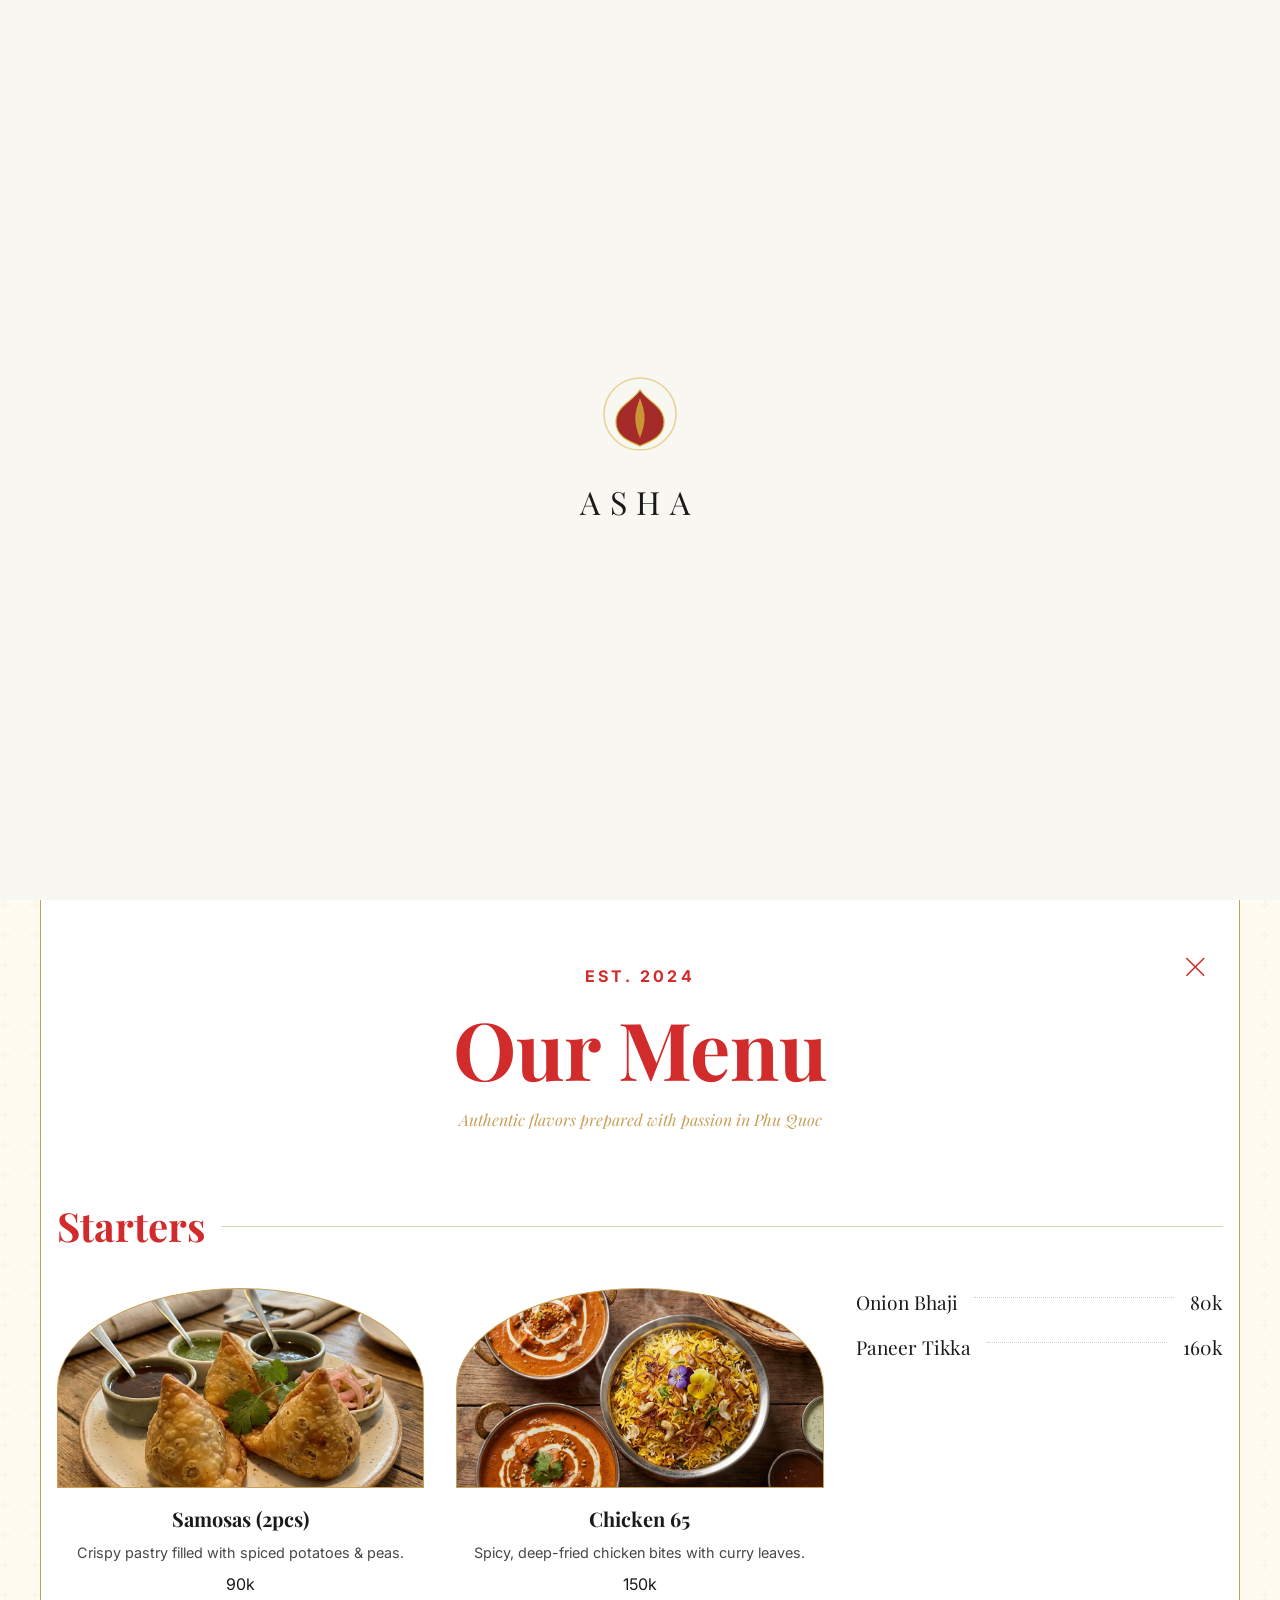
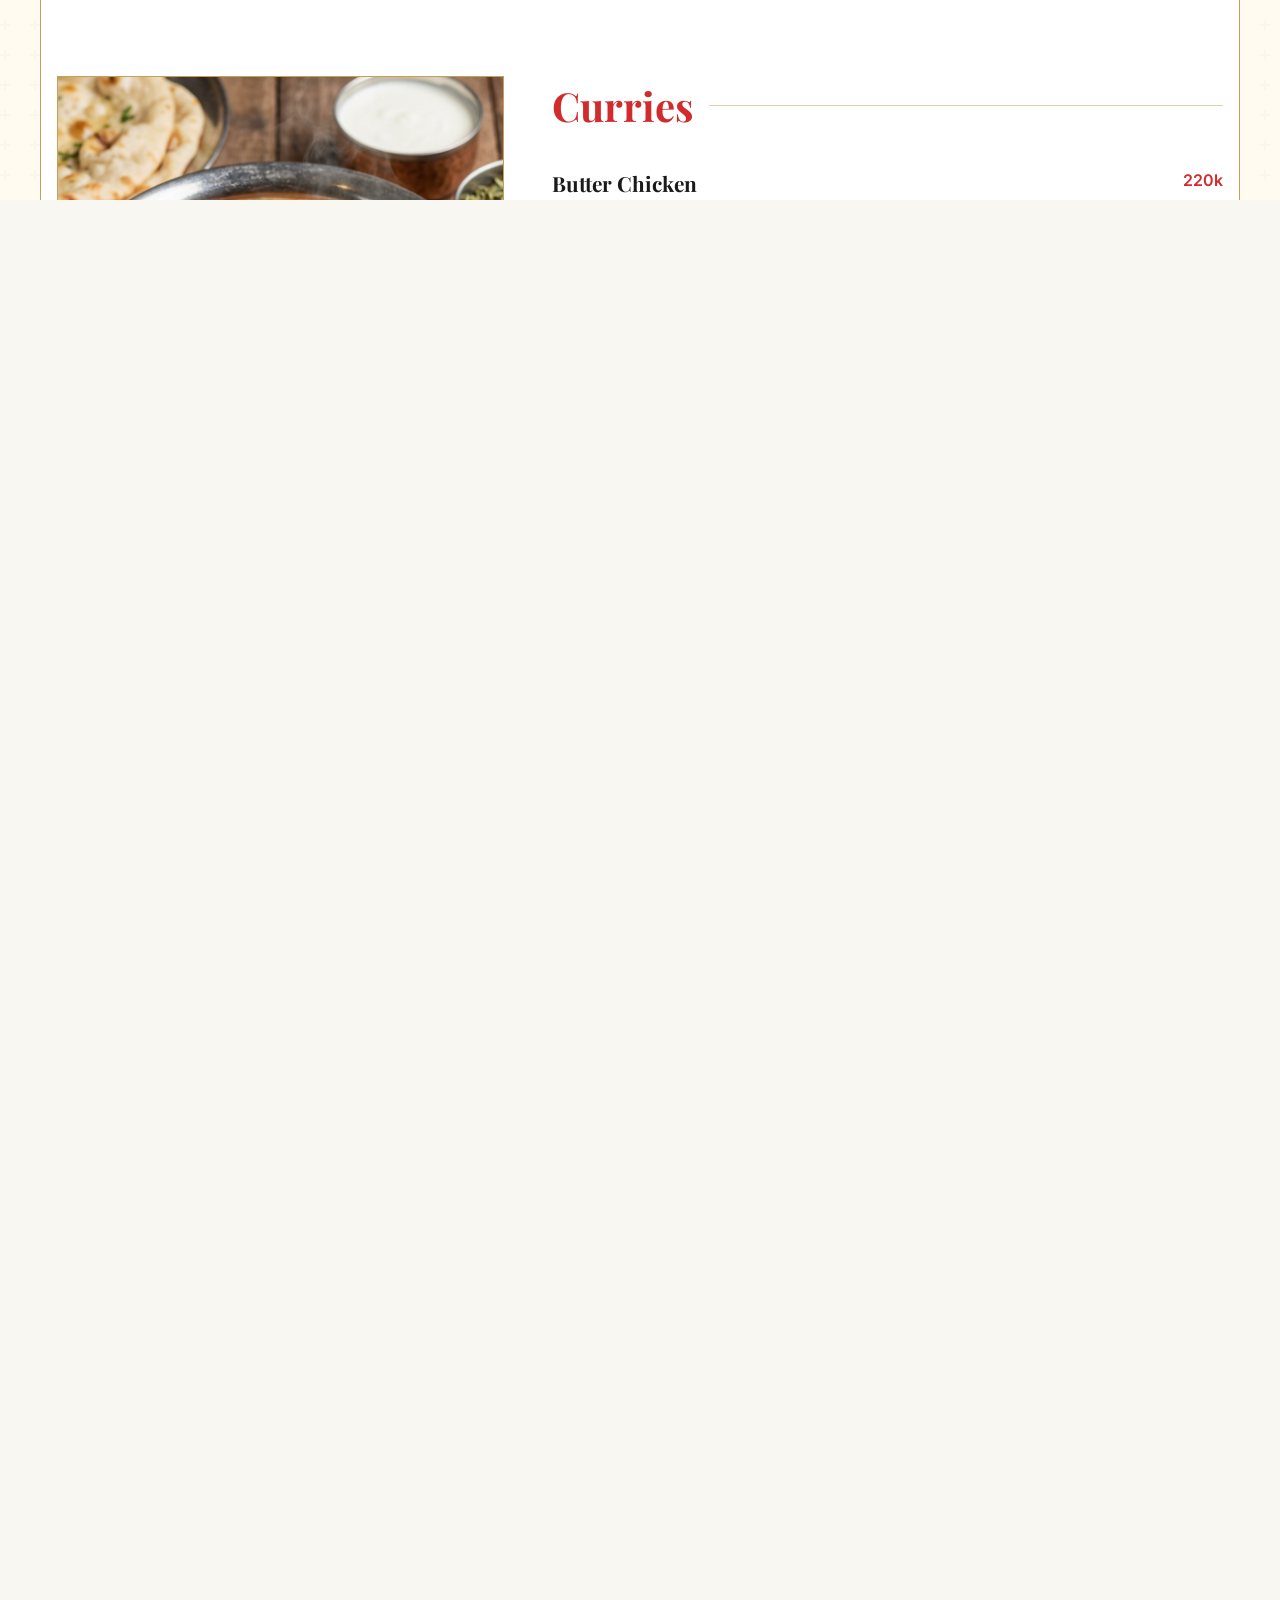
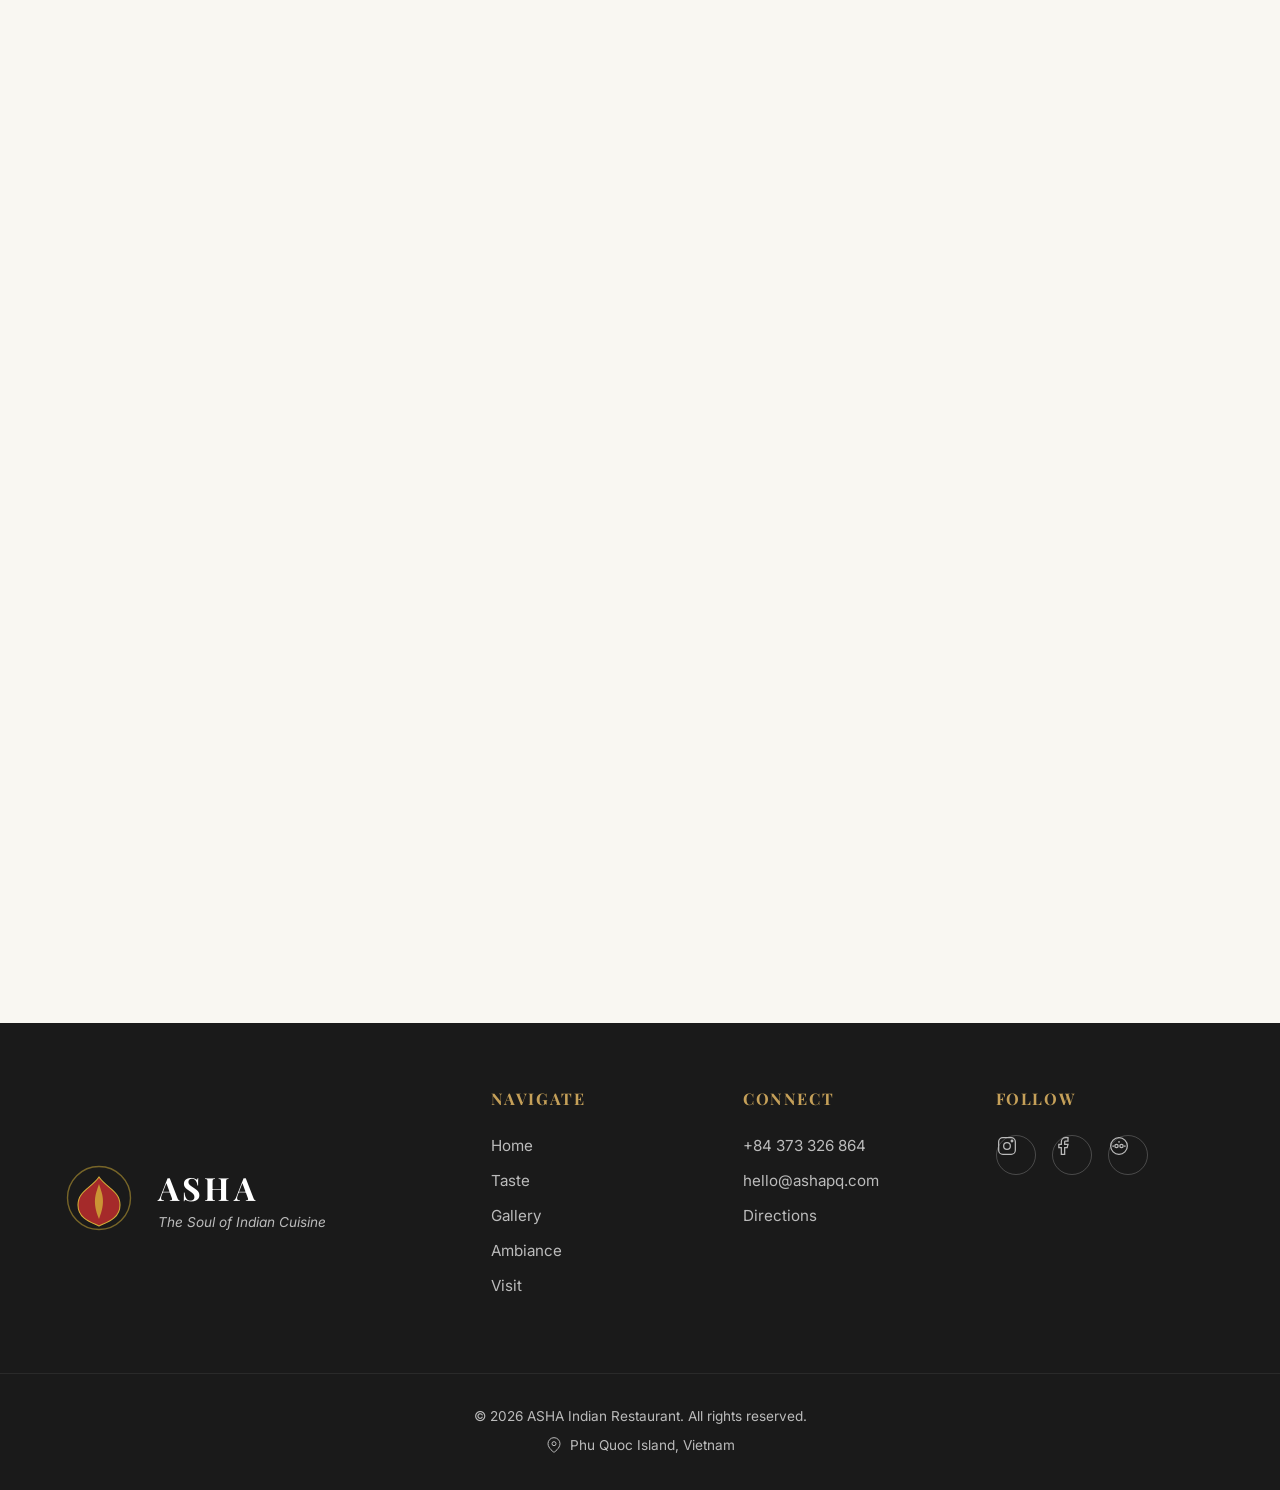
==== index.html @ edbdb84a "Fix sticky loader and implement deep performance preloading" ====
<!DOCTYPE html>
<html lang="en">

<head>
    <meta charset="UTF-8">
    <meta name="viewport" content="width=device-width, initial-scale=1.0">
    <title>ASHA Indian Restaurant | Best Authentic Indian Food in Phu Quoc</title>
    <meta name="description"
        content="Experience the soul of Indian cuisine at ASHA, Phu Quoc. Authentic curries, tandoor specialties, and colonial elegance in a tropical garden setting. Rated top Indian restaurant in Duong Dong.">
    <meta name="keywords"
        content="Indian restaurant Phu Quoc, best indian food phu quoc, curry phu quoc, ASHA restaurant, Duong Dong dining, vegetarian food phu quoc">

    <!-- Open Graph / Facebook -->
    <meta property="og:type" content="restaurant">
    <meta property="og:url" content="https://ashapq.com/">
    <meta property="og:title" content="ASHA Indian Restaurant | Phu Quoc">
    <meta property="og:description"
        content="Authentic flavors in a colonial garden setting. The best Indian cuisine in Phu Quoc.">
    <meta property="og:image" content="asha_hero_colonial_building_1769599455946.png">

    <!-- Schema.org Markup -->
    <script type="application/ld+json">
    {
      "@context": "https://schema.org",
      "@type": "Restaurant",
      "name": "ASHA Indian Restaurant",
      "image": [
        "asha_hero_colonial_building_1769599455946.png",
        "asha_food_spread_premium_1769599476536.png"
      ],
      "address": {
        "@type": "PostalAddress",
        "streetAddress": "38 Hoàng Văn Thụ, Dương Đông",
        "addressLocality": "Phú Quốc",
        "addressRegion": "Kiên Giang",
        "postalCode": "920000",
        "addressCountry": "VN"
      },
      "geo": {
        "@type": "GeoCoordinates",
        "latitude": 10.2185, 
        "longitude": 103.9609
      },
      "url": "https://ashapq.com",
      "telephone": "+84373326864",
      "servesCuisine": "Indian",
      "priceRange": "$$",
      "openingHoursSpecification": [
        {
          "@type": "OpeningHoursSpecification",
          "dayOfWeek": [
            "Monday",
            "Tuesday",
            "Wednesday",
            "Thursday",
            "Friday",
            "Saturday"
          ],
          "opens": "12:00",
          "closes": "22:30"
        },
        {
          "@type": "OpeningHoursSpecification",
          "dayOfWeek": "Sunday",
          "opens": "12:30",
          "closes": "22:30"
        }
      ],
      "menu": "https://ashapq.com/#taste"
    }
    </script>

    <!-- Google Fonts -->
    <link rel="preconnect" href="https://fonts.googleapis.com">
    <link rel="preconnect" href="https://fonts.gstatic.com" crossorigin>
    <link
        href="https://fonts.googleapis.com/css2?family=Playfair+Display:ital,wght@0,400..900;1,400..900&family=Inter:wght@300;400;500;600&display=swap"
        rel="stylesheet">
    <link rel="preload" href="index.css" as="style">
    <link rel="stylesheet" href="index.css">
    <!-- Preload Hero Image -->
    <link rel="preload" href="asha_hero_colonial_building_1769599455946.png" as="image">
</head>

<body>
    <!-- Premium Loading Screen -->
    <div id="loader" class="loader">
        <div class="loader-content">
            <svg class="loader-icon" xmlns="http://www.w3.org/2000/svg" viewBox="0 0 100 100" fill="none">
                <circle cx="50" cy="50" r="45" stroke="#D4AF37" stroke-width="2" opacity="0.5" />
                <path d="M50 20 C60 35 80 40 80 60 C80 80 60 85 50 90 C40 85 20 80 20 60 C20 40 40 35 50 20 Z"
                    fill="#A52A2A" stroke="#D4AF37" stroke-width="1.5" />
                <path d="M50 30 C55 45 60 55 50 80 C40 55 45 45 50 30" fill="#D4AF37" opacity="0.8" />
            </svg>
            <span class="loader-text">ASHA</span>
        </div>
    </div>

    <header class="main-header">
        <div class="logo">
            <a href="#home" class="logo-link">
                <!-- Inline SVG for Logo -->
                <svg class="brand-icon" xmlns="http://www.w3.org/2000/svg" viewBox="0 0 100 100" fill="none">
                    <circle cx="50" cy="50" r="45" stroke="#D4AF37" stroke-width="2" opacity="0.5" />
                    <path d="M50 20 C60 35 80 40 80 60 C80 80 60 85 50 90 C40 85 20 80 20 60 C20 40 40 35 50 20 Z"
                        fill="#A52A2A" stroke="#D4AF37" stroke-width="1.5" />
                    <path d="M50 30 C55 45 60 55 50 80 C40 55 45 45 50 30" fill="#D4AF37" opacity="0.8" />
                </svg>
                ASHA
            </a>
        </div>
        <ul class="nav-links">
            <li><a href="#home">Home</a></li>
            <li><a href="#taste">Taste</a></li>
            <li><a href="#gallery">Gallery</a></li>
            <li><a href="#ambiance">Ambiance</a></li>
            <li><a href="#location">Visit</a></li>
        </ul>
        <div class="mobile-toggle" id="mobile-toggle">
            <span></span>
            <span></span>
            <span></span>
        </div>
    </header>

    <main>
        <!-- Hero Section: Editorial Split -->
        <section id="home" class="hero-section">
            <div class="hero-image-container">
                <div class="hero-image" style="background-image: url('asha_hero_colonial_building_1769599455946.png');">
                </div>
            </div>
            <div class="hero-content">
                <div class="hero-text-wrapper">
                    <span class="hero-kicker">Est. 2024</span>
                    <h1 class="reveal-text">The Soul<br>of Indian<br>Cuisine</h1>
                    <div class="hero-description reveal-text delay-1">
                        <p>Where colonial elegance meets the vibrant spices of India in the heart of Phu Quoc.</p>
                        <!-- Updated Trigger for Menu -->
                        <a href="#menu" class="cta-link text-link">Explore Menu <span>&rarr;</span></a>
                    </div>
                </div>
            </div>
        </section>

        <!-- Marquee Divider -->
        <div class="marquee-container">
            <div class="marquee-content">
                <span>Authentic Flavors</span>
                <span class="separator">*</span>
                <span>Phu Quoc Island</span>
                <span class="separator">*</span>
                <span>Colonial Ambience</span>
                <span class="separator">*</span>
                <span>Traditional Spices</span>
                <span class="separator">*</span>
                <span>Authentic Flavors</span>
                <span class="separator">*</span>
                <span>Phu Quoc Island</span>
                <span class="separator">*</span>
                <span>Colonial Ambience</span>
                <span class="separator">*</span>
                <span>Traditional Spices</span>
                <span class="separator">*</span>
            </div>
        </div>

        <!-- Taste Section: Editorial Grid -->
        <section id="taste" class="content-section editorial-layout">
            <div class="section-header-inline">
                <span class="section-number">01</span>
                <h2>Taste</h2>
            </div>

            <div class="editorial-grid">
                <!-- item 1: Text intro -->
                <div class="editorial-item text-block">
                    <h3>A Journey<br>Through Spice</h3>
                    <p>Our kitchen is a sanctuary of tradition. We grind our spices daily, ensuring every curry,
                        tandoor, and naan carries the true essence of its origin.</p>
                    <a href="#" class="text-link">View Full Menu</a>
                </div>

                <!-- item 2: Large vertical image -->
                <div class="editorial-item tall-image parallax-img" data-speed="0.05">
                    <div class="img-wrapper"
                        style="background-image: url('asha_food_spread_premium_1769599476536.png');"></div>
                    <span class="img-caption">The Royal Thali Feast</span>
                </div>

                <!-- item 3: Product highlight -->
                <div class="editorial-item product-card">
                    <div class="card-header">
                        <h4>Chef's Special</h4>
                        <span class="price">450k</span>
                    </div>
                    <p>Slow-cooked lamb rogan josh with saffron rice.</p>
                </div>

                <!-- item 4: Square image -->
                <div class="editorial-item square-image">
                    <div class="img-wrapper"
                        style="background-image: url('asha_interior_lanterns_vibe_1769599497243.png');"></div>
                    <!-- Placeholder for food detail if available, reusing interior for vibe -->
                </div>

                <!-- item 5: Menu list snippet -->
                <div class="editorial-item menu-list">
                    <h4>Classics</h4>
                    <ul>
                        <li>
                            <span class="item-name">Butter Chicken</span>
                            <span class="item-price">220k</span>
                        </li>
                        <li>
                            <span class="item-name">Garlic Naan</span>
                            <span class="item-price">45k</span>
                        </li>
                        <li>
                            <span class="item-name">Palak Paneer</span>
                            <span class="item-price">190k</span>
                        </li>
                        <li>
                            <span class="item-name">Mango Lassi</span>
                            <span class="item-price">65k</span>
                        </li>
                    </ul>
                </div>
            </div>
        </section>

        <!-- Gallery Section -->
        <section id="gallery" class="content-section gallery-section">
            <div class="section-header-inline">
                <span class="section-number">01.5</span>
                <h2>Gallery</h2>
            </div>

            <div class="gallery-grid">
                <!-- Using the converted images -->
                <div class="gallery-item item-1 reveal-text">
                    <img src="gallery/thumbnails/IMG_6003.jpg" data-full="gallery/web/IMG_6003.jpg"
                        alt="Asha Atmosphere" loading="lazy">
                </div>
                <div class="gallery-item item-2 reveal-text delay-1">
                    <img src="gallery/thumbnails/IMG_6007.jpg" data-full="gallery/web/IMG_6007.jpg"
                        alt="Dining Experience" loading="lazy">
                </div>
                <div class="gallery-item item-3 reveal-text">
                    <img src="gallery/thumbnails/IMG_6012.jpg" data-full="gallery/web/IMG_6012.jpg"
                        alt="Authentic Dishes" loading="lazy">
                </div>
                <div class="gallery-item item-4 reveal-text delay-1">
                    <img src="gallery/thumbnails/IMG_6020.jpg" data-full="gallery/web/IMG_6020.jpg"
                        alt="Restaurant Interior" loading="lazy">
                </div>
                <div class="gallery-item item-5 reveal-text">
                    <img src="gallery/thumbnails/IMG_6028.jpg" data-full="gallery/web/IMG_6028.jpg" alt="Culinary Art"
                        loading="lazy">
                </div>
                <div class="gallery-item item-6 reveal-text delay-1">
                    <img src="gallery/thumbnails/IMG_6032.jpg" data-full="gallery/web/IMG_6032.jpg" alt="Evening Vibe"
                        loading="lazy">
                </div>
                <!--
                <div class="gallery-item item-7 reveal-text">
                    <img src="gallery/thumbnails/IMG_6928.jpg" data-full="gallery/web/IMG_6928.jpg" alt="Delicious Curry" loading="lazy">
                </div>
                <div class="gallery-item item-8 reveal-text delay-1">
                    <img src="gallery/thumbnails/IMG_6932.jpg" data-full="gallery/web/IMG_6932.jpg" alt="Table Spread" loading="lazy">
                </div>
                -->
            </div>

            <div class="gallery-footer">
                <a href="https://www.instagram.com/" target="_blank" class="cta-link">Follow us on Instagram
                    <span>&rarr;</span></a>
            </div>
        </section>

        <!-- Ambiance Section: Overlapping/Collage -->
        <section id="ambiance" class="content-section collage-section">
            <div class="section-header-inline right-align">
                <span class="section-number">02</span>
                <h2>Ambiance</h2>
            </div>

            <div class="collage-container">
                <div class="collage-image main text-reveal-trigger"
                    style="background-image: url('asha_interior_lanterns_vibe_1769599497243.png');"></div>
                <div class="collage-image secondary parallax-img" data-speed="-0.03"
                    style="background-image: url('asha_hero_colonial_building_1769599455946.png');"></div>
                <div class="collage-text">
                    <h3>Colonial<br>Elegance</h3>
                    <p>Housed in a restored yellow colonial mansion, ASHA offers a dining experience that transcends
                        time. Dine in our lush tropical garden or amidst the warm glow of lanterns inside.</p>
                </div>
            </div>
        </section>

        <!-- Location/Contact: Bold Footer Style -->
        <section id="location" class="content-section simple-contact">
            <div class="contact-banner">
                <h2>Visit Us</h2>
                <p class="address">38 Hoàng Văn Thụ, Dương Đông, Phu Quoc</p>
                <a href="https://goo.gl/maps/XxdBv7NFwxg79gUj8" target="_blank" class="large-map-link">Open Map</a>
            </div>

            <!-- Interactable Map Embed -->
            <div class="map-embed-container">
                <iframe
                    src="https://www.google.com/maps/embed?pb=!1m18!1m12!1m3!1d3925.328329668386!2d103.9587113147963!3d10.21850029270183!2m3!1f0!2f0!3f0!3m2!1i1024!2i768!4f13.1!3m3!1m2!1s0x31a78cba477610a9%3A0x6b4c3b31304567e2!2sAsha%20Indian%20Restaurant!5e0!3m2!1sen!2svn!4v1679900000000!5m2!1sen!2svn"
                    width="100%" height="450" style="border:0;" allowfullscreen="" loading="lazy"
                    referrerpolicy="no-referrer-when-downgrade">
                </iframe>
                <div class="map-border-overlay"></div>
            </div>

            <div class="info-grid">
                <div class="info-col">
                    <span class="label">Open Daily</span>
                    <span class="value">12:00 PM - 10:30 PM</span>
                </div>
                <div class="info-col">
                    <span class="label">Reservations</span>
                    <span class="value"><a href="tel:+84373326864">+84 373 326 864</a></span>
                </div>
                <div class="info-col">
                    <span class="label">Email</span>
                    <span class="value">hello@ashapq.com</span>
                </div>
            </div>
        </section>
    </main>

    <!-- Full Menu Overlay (Magazine Style) -->
    <div id="menu-overlay" class="menu-overlay">
        <div class="menu-content magazine-style">
            <button id="close-menu" class="close-menu">&times;</button>

            <div class="menu-header">
                <div class="badge-container">
                    <span class="badge-text"
                        style="color: var(--accent-red); font-weight: 700; letter-spacing: 0.2em; text-transform: uppercase;">Est.
                        2024</span>
                </div>
                <h2>Our Menu</h2>
                <p>Authentic flavors prepared with passion in Phu Quoc</p>
            </div>

            <!-- Category 1: Starters (Visual Row) -->
            <div class="menu-section starters-section">
                <div class="section-title">
                    <h3>Starters</h3>
                    <span class="line"></span>
                </div>
                <div class="starters-grid">
                    <div class="starter-card">
                        <div class="dish-thumb" style="background-image: url('asha_starter_samosa_1769609134476.png');">
                        </div>
                        <div class="dish-info">
                            <h4>Samosas (2pcs)</h4>
                            <p>Crispy pastry filled with spiced potatoes & peas.</p>
                            <span class="price">90k</span>
                        </div>
                    </div>
                    <div class="starter-card">
                        <div class="dish-thumb"
                            style="background-image: url('asha_food_spread_premium_1769599476536.png'); background-position: center left;">
                        </div> <!-- Reusing generic spread for variety -->
                        <div class="dish-info">
                            <h4>Chicken 65</h4>
                            <p>Spicy, deep-fried chicken bites with curry leaves.</p>
                            <span class="price">150k</span>
                        </div>
                    </div>
                    <div class="text-only-list">
                        <div class="menu-item-row">
                            <span>Onion Bhaji</span>
                            <span class="dots"></span>
                            <span class="price">80k</span>
                        </div>
                        <div class="menu-item-row">
                            <span>Paneer Tikka</span>
                            <span class="dots"></span>
                            <span class="price">160k</span>
                        </div>
                    </div>
                </div>
            </div>

            <!-- Category 2: Curries (Hero Layout) -->
            <div class="menu-section curry-section">
                <div class="curry-hero-image"
                    style="background-image: url('asha_curry_butter_chicken_1769610087947.png');">
                    <div class="image-label">Signature Butter Chicken</div>
                </div>
                <div class="curry-list">
                    <div class="section-title">
                        <h3>Curries</h3>
                        <span class="line"></span>
                    </div>
                    <ul class="clean-list">
                        <li>
                            <div class="item-header">
                                <span class="name">Butter Chicken</span>
                                <span class="price">220k</span>
                            </div>
                            <p class="desc">Tandoor-grilled chicken in a rich, creamy tomato gravy.</p>
                        </li>
                        <li>
                            <div class="item-header">
                                <span class="name">Chicken Tikka Masala</span>
                                <span class="price">220k</span>
                            </div>
                            <p class="desc">Spiced curry sauce with onions and peppers.</p>
                        </li>
                        <li>
                            <div class="item-header">
                                <span class="name">Lamb Rogan Josh</span>
                                <span class="price">260k</span>
                            </div>
                            <p class="desc">Aromatic Kashmiri lamb curry.</p>
                        </li>
                        <li>
                            <div class="item-header">
                                <span class="name">Palak Paneer</span>
                                <span class="price">190k</span>
                            </div>
                            <p class="desc">Cottage cheese in a smooth spinach gravy.</p>
                        </li>
                        <li>
                            <div class="item-header">
                                <span class="name">Goan Fish Curry</span>
                                <span class="price">240k</span>
                            </div>
                            <p class="desc">Tangy coconut-based curry typical of Goa.</p>
                        </li>
                    </ul>
                </div>
            </div>

            <!-- Category 3: Tandoor & Bread (Split) -->
            <div class="menu-section tandoor-bread-split">
                <div class="col tandoor">
                    <h3>Tandoor</h3>
                    <ul class="clean-list">
                        <li><span class="name">Chicken Tikka</span> <span class="price">180k</span></li>
                        <li><span class="name">Tandoori Chicken (Half)</span> <span class="price">220k</span></li>
                        <li><span class="name">Lamb Seekh Kebab</span> <span class="price">240k</span></li>
                        <li><span class="name">Fish Tikka</span> <span class="price">200k</span></li>
                    </ul>
                    <!-- Reuse hero image crop as decorative element -->
                    <div class="decorative-img"
                        style="background-image: url('asha_food_spread_premium_1769599476536.png'); height: 150px; margin-top: 1rem; opacity: 0.8;">
                    </div>
                </div>
                <div class="col bread">
                    <h3>Breads & Rice</h3>
                    <ul class="clean-list">
                        <li><span class="name">Plain Naan</span> <span class="price">40k</span></li>
                        <li><span class="name">Garlic Naan</span> <span class="price">50k</span></li>
                        <li><span class="name">Cheese Naan</span> <span class="price">65k</span></li>
                        <li><span class="name">Basmati Rice</span> <span class="price">50k</span></li>
                        <li><span class="name">Jeera Rice</span> <span class="price">60k</span></li>
                        <li><span class="name">Chicken Biryani</span> <span class="price">240k</span></li>
                    </ul>
                </div>
            </div>

            <!-- Category 4: Beverages -->
            <div class="menu-section beverages-section">
                <div class="section-title">
                    <h3>Beverages</h3>
                    <span class="line"></span>
                </div>
                <div class="beverages-grid">
                    <div class="beverage-col">
                        <h4>Lassis & Shakes</h4>
                        <ul class="clean-list compact">
                            <li><span class="name">Mango Lassi</span> <span class="price">65k</span></li>
                            <li><span class="name">Sweet Lassi</span> <span class="price">55k</span></li>
                            <li><span class="name">Salted Lassi</span> <span class="price">55k</span></li>
                            <li><span class="name">Rose Lassi</span> <span class="price">70k</span></li>
                        </ul>
                    </div>
                    <div class="beverage-col">
                        <h4>Chai & Coffee</h4>
                        <ul class="clean-list compact">
                            <li><span class="name">Masala Chai</span> <span class="price">45k</span></li>
                            <li><span class="name">Ginger Tea</span> <span class="price">40k</span></li>
                            <li><span class="name">Indian Filter Coffee</span> <span class="price">55k</span></li>
                            <li><span class="name">Cold Coffee</span> <span class="price">65k</span></li>
                        </ul>
                    </div>
                    <div class="beverage-col">
                        <h4>Fresh Juices</h4>
                        <ul class="clean-list compact">
                            <li><span class="name">Fresh Lime Soda</span> <span class="price">45k</span></li>
                            <li><span class="name">Watermelon Juice</span> <span class="price">55k</span></li>
                            <li><span class="name">Mixed Fruit Juice</span> <span class="price">65k</span></li>
                            <li><span class="name">Coconut Water</span> <span class="price">50k</span></li>
                        </ul>
                    </div>
                </div>
            </div>

            <!-- Menu Footer -->
            <div class="menu-footer">
                <p>All prices in VND (thousands). Service charge included.</p>
                <p class="note">🌿 Vegetarian options available for most dishes</p>
            </div>

        </div>
    </div>

    <!-- Back to Top Button -->
    <button id="back-to-top" class="back-to-top" aria-label="Back to top">
        <svg viewBox="0 0 24 24" fill="none" stroke="currentColor" stroke-width="2">
            <path d="M18 15l-6-6-6 6" />
        </svg>
    </button>

    <footer class="site-footer">
        <div class="footer-top">
            <div class="footer-brand">
                <svg class="footer-logo" xmlns="http://www.w3.org/2000/svg" viewBox="0 0 100 100" fill="none">
                    <circle cx="50" cy="50" r="45" stroke="#D4AF37" stroke-width="2" opacity="0.5" />
                    <path d="M50 20 C60 35 80 40 80 60 C80 80 60 85 50 90 C40 85 20 80 20 60 C20 40 40 35 50 20 Z"
                        fill="#A52A2A" stroke="#D4AF37" stroke-width="1.5" />
                    <path d="M50 30 C55 45 60 55 50 80 C40 55 45 45 50 30" fill="#D4AF37" opacity="0.8" />
                </svg>
                <div class="brand-text">
                    <span class="brand-name">ASHA</span>
                    <span class="brand-tagline">The Soul of Indian Cuisine</span>
                </div>
            </div>
            <div class="footer-links">
                <div class="link-col">
                    <h4>Navigate</h4>
                    <a href="#home">Home</a>
                    <a href="#taste">Taste</a>
                    <a href="#gallery">Gallery</a>
                    <a href="#ambiance">Ambiance</a>
                    <a href="#location">Visit</a>
                </div>
                <div class="link-col">
                    <h4>Connect</h4>
                    <a href="tel:+84373326864">+84 373 326 864</a>
                    <a href="mailto:hello@ashapq.com">hello@ashapq.com</a>
                    <a href="https://goo.gl/maps/XxdBv7NFwxg79gUj8" target="_blank">Directions</a>
                </div>
                <div class="link-col">
                    <h4>Follow</h4>
                    <div class="social-links">
                        <a href="#" class="social-icon" aria-label="Instagram">
                            <svg viewBox="0 0 24 24" fill="none" stroke="currentColor" stroke-width="1.5">
                                <rect x="2" y="2" width="20" height="20" rx="5" />
                                <circle cx="12" cy="12" r="4" />
                                <circle cx="18" cy="6" r="1" fill="currentColor" />
                            </svg>
                        </a>
                        <a href="#" class="social-icon" aria-label="Facebook">
                            <svg viewBox="0 0 24 24" fill="none" stroke="currentColor" stroke-width="1.5">
                                <path d="M18 2h-3a5 5 0 0 0-5 5v3H7v4h3v8h4v-8h3l1-4h-4V7a1 1 0 0 1 1-1h3z" />
                            </svg>
                        </a>
                        <a href="#" class="social-icon" aria-label="TripAdvisor">
                            <svg viewBox="0 0 24 24" fill="none" stroke="currentColor" stroke-width="1.5">
                                <circle cx="12" cy="12" r="10" />
                                <circle cx="9" cy="12" r="2" />
                                <circle cx="15" cy="12" r="2" />
                                <path d="M12 8v-2M6 12H4M20 12h-2" />
                            </svg>
                        </a>
                    </div>
                </div>
            </div>
        </div>
        <div class="footer-bottom">
            <p>&copy; 2026 ASHA Indian Restaurant. All rights reserved.</p>
            <p class="location-tag">
                <svg viewBox="0 0 24 24" fill="none" stroke="currentColor" stroke-width="1.5" width="16" height="16">
                    <path d="M21 10c0 7-9 13-9 13s-9-6-9-13a9 9 0 0 1 18 0z" />
                    <circle cx="12" cy="10" r="3" />
                </svg>
                Phu Quoc Island, Vietnam
            </p>
        </div>
    </footer>

    <script src="main.js" defer></script>
</body>

</html>
---- index.css ----
:root {
    --bg-color: #F9F7F2;
    /* Creamier, more paper-like */
    --text-primary: #1a1a1a;
    --accent-red: #D22B2B;
    /* Deep vintage red */
    --accent-gold: #C5A059;
    --line-color: rgba(26, 26, 26, 0.15);
    /* Slightly stronger lines */
    --font-header: 'Playfair Display', serif;
    --font-body: 'Inter', sans-serif;
    --transition: cubic-bezier(0.25, 0.46, 0.45, 0.94) 0.6s;
    --container-width: 1440px;
}

/* Base & Typography */
* {
    box-sizing: border-box;
    margin: 0;
    padding: 0;
}

html {
    font-size: 16px;
    scroll-behavior: smooth;
}

body {
    background-color: var(--bg-color);
    color: var(--text-primary);
    font-family: var(--font-body);
    -webkit-font-smoothing: antialiased;
    overflow-x: hidden;
    scroll-behavior: smooth;
    line-height: 1.5;
}

/* Noise Texture */
body::before {
    content: "";
    position: fixed;
    top: 0;
    left: 0;
    width: 100%;
    height: 100%;
    background-image: url("data:image/svg+xml,%3Csvg viewBox='0 0 200 200' xmlns='http://www.w3.org/2000/svg'%3E%3Cfilter id='noiseFilter'%3E%3CfeTurbulence type='fractalNoise' baseFrequency='0.8' numOctaves='3' stitchTiles='stitch'/%3E%3C/filter%3E%3Crect width='100%25' height='100%25' filter='url(%23noiseFilter)'/%3E%3C/svg%3E");
    opacity: 0.05;
    pointer-events: none;
    z-index: 9999;
}

/* Links & Buttons */
a {
    text-decoration: none;
    color: inherit;
    transition: var(--transition);
}

.cta-link {
    font-family: var(--font-header);
    font-style: italic;
    font-size: 1.25rem;
    border-bottom: 1px solid currentColor;
    padding-bottom: 0.2rem;
}

.cta-link:hover {
    color: var(--accent-red);
    padding-bottom: 0.5rem;
}

/* Header (Minimal) */
.main-header {
    position: fixed;
    top: 0;
    width: 100%;
    z-index: 100;
    padding: 1.5rem 3rem;
    display: flex;
    justify-content: space-between;
    align-items: center;
    mix-blend-mode: difference;
    color: white;
    /* Cool effect over images */
}

.main-header.scrolled {
    background: rgba(249, 247, 242, 0.95);
    mix-blend-mode: normal;
    color: var(--text-primary);
    border-bottom: 1px solid var(--line-color);
    padding: 1rem 3rem;
}

/* Logo */
.logo a {
    font-family: var(--font-header);
    font-weight: 800;
    letter-spacing: -0.02em;
    font-size: 1.5rem;
    display: flex;
    align-items: center;
    gap: 0.8rem;
}

.brand-icon {
    width: 40px;
    height: 40px;
    transition: transform 0.6s cubic-bezier(0.34, 1.56, 0.64, 1);
}

.logo a:hover .brand-icon {
    transform: rotate(180deg) scale(1.1);
}

/* Animations (Creative) */
@keyframes float {
    0% {
        transform: translateY(0px);
    }

    50% {
        transform: translateY(-10px);
    }

    100% {
        transform: translateY(0px);
    }
}

.hero-image {
    width: 100%;
    height: 100%;
    background-size: cover;
    background-position: center;
    transform: scale(1.1);
    transition: transform 2s ease-out;
    /* Existing styles plus float */
    animation: float 6s ease-in-out infinite;
}

.menu-header h2 {
    animation: float 4s ease-in-out infinite;
}

.nav-links {
    display: flex;
    gap: 2rem;
    list-style: none;
}

.nav-links a {
    text-transform: uppercase;
    font-size: 0.8rem;
    letter-spacing: 0.1em;
}

/* Mobile Toggle */
.mobile-toggle {
    display: none;
    flex-direction: column;
    gap: 6px;
    cursor: pointer;
    z-index: 1001;
}

.mobile-toggle span {
    width: 25px;
    height: 2px;
    background-color: white;
    transition: all 0.3s;
}

/* Adjust toggle color when scrolled */
.main-header.scrolled .mobile-toggle span {
    background-color: var(--text-primary);
}

/* Mobile Menu Active State */
@media (max-width: 768px) {
    .nav-links {
        position: fixed;
        top: 0;
        right: 0;
        height: 100vh;
        width: 70%;
        background: var(--bg-color);
        flex-direction: column;
        justify-content: center;
        align-items: center;
        transform: translateX(100%);
        transition: transform 0.4s ease-in-out;
        z-index: 999;
        box-shadow: -5px 0 15px rgba(0, 0, 0, 0.1);
    }

    .nav-links.active {
        transform: translateX(0);
    }

    .mobile-toggle {
        display: flex;
    }

    /* Toggle Animation */
    .mobile-toggle.active span:nth-child(1) {
        transform: rotate(45deg) translate(5px, 6px);
        background-color: var(--accent-red);
    }

    .mobile-toggle.active span:nth-child(2) {
        opacity: 0;
    }

    .mobile-toggle.active span:nth-child(3) {
        transform: rotate(-45deg) translate(5px, -6px);
        background-color: var(--accent-red);
    }

    .nav-links a {
        color: var(--text-primary);
        font-size: 1.2rem;
    }
}

/* Hero Section (Editorial Split) */
.hero-section {
    display: grid;
    grid-template-columns: 1fr 1fr;
    min-height: 100vh;
    border-bottom: 1px solid var(--line-color);
    padding-top: 80px;
    /* Space for fixed header */
}

.hero-image-container {
    position: relative;
    border-right: 1px solid var(--line-color);
    overflow: hidden;
}

.hero-image {
    width: 100%;
    height: 100%;
    background-size: cover;
    background-position: center;
    transform: scale(1.1);
    transition: transform 2s ease-out;
}

.hero-content {
    display: flex;
    flex-direction: column;
    justify-content: center;
    padding: 4rem 6rem;
    position: relative;
}

.hero-kicker {
    font-size: 0.9rem;
    text-transform: uppercase;
    letter-spacing: 0.2em;
    margin-bottom: 1.5rem;
    display: block;
}

.hero-content h1 {
    font-family: var(--font-header);
    font-size: 6rem;
    line-height: 0.9;
    margin-bottom: 2rem;
    font-weight: 400;
    /* Lighter weight for elegance */
    letter-spacing: -0.04em;
}

.hero-description p {
    max-width: 400px;
    margin-bottom: 2rem;
    font-size: 1.1rem;
}

/* Marquee */
.marquee-container {
    border-bottom: 1px solid var(--line-color);
    padding: 1.5rem 0;
    overflow: hidden;
    white-space: nowrap;
    background: var(--text-primary);
    color: #F9F7F2;
}

.marquee-content {
    display: inline-block;
    animation: marquee 20s linear infinite;
    font-family: var(--font-header);
    font-style: italic;
    font-size: 2rem;
}

.marquee-content .separator {
    color: var(--accent-red);
    margin: 0 2rem;
}

@keyframes marquee {
    0% {
        transform: translateX(0);
    }

    100% {
        transform: translateX(-50%);
    }
}

/* Section Headers */
.section-header-inline {
    display: flex;
    align-items: baseline;
    gap: 1rem;
    margin-bottom: 4rem;
    border-bottom: 1px solid var(--line-color);
    padding-bottom: 1rem;
}

.section-number {
    font-family: var(--font-body);
    font-size: 0.9rem;
    font-weight: 600;
    opacity: 0.5;
}

.section-header-inline h2 {
    font-family: var(--font-header);
    font-size: 3rem;
    font-weight: 400;
}

.right-align {
    justify-content: flex-end;
}

/* Content Sections */
.content-section {
    max-width: var(--container-width);
    margin: 0 auto;
    padding: 6rem 4rem;
}

/* Editorial Grid */
.editorial-grid {
    display: grid;
    grid-template-columns: repeat(12, 1fr);
    grid-auto-rows: minmax(100px, auto);
    gap: 2rem;
}

/* Grid Items placement */
.editorial-item.text-block {
    grid-column: 1 / 5;
    grid-row: 1 / 3;
    align-self: start;
    padding-top: 2rem;
}

.editorial-item.text-block h3 {
    font-family: var(--font-header);
    font-size: 3rem;
    line-height: 1;
    margin-bottom: 1.5rem;
}

.text-link {
    text-decoration: underline;
    text-underline-offset: 4px;
    font-weight: 600;
    font-size: 0.9rem;
}

.editorial-item.tall-image {
    grid-column: 6 / 10;
    grid-row: 1 / 4;
    height: 700px;
    position: relative;
    overflow: hidden;
}

.img-wrapper {
    width: 100%;
    height: 100%;
    background-size: cover;
    background-position: center;
    transition: transform 0.5s ease-out;
}

.img-caption {
    position: absolute;
    bottom: 1rem;
    left: -1rem;
    background: white;
    padding: 0.5rem 1rem;
    font-family: var(--font-header);
    font-style: italic;
    transform: rotate(-90deg);
    transform-origin: top left;
}

.editorial-item.product-card {
    grid-column: 10 / 13;
    grid-row: 2 / 3;
    border: 1px solid var(--line-color);
    padding: 2rem;
    background: white;
    display: flex;
    flex-direction: column;
    justify-content: space-between;
}

.card-header {
    display: flex;
    justify-content: space-between;
    margin-bottom: 1rem;
    align-items: baseline;
}

.card-header h4 {
    font-family: var(--font-header);
    font-size: 1.5rem;
}

.card-header .price {
    color: var(--accent-red);
    font-weight: 600;
}

.editorial-item.square-image {
    grid-column: 2 / 5;
    grid-row: 3 / 5;
    aspect-ratio: 1;
    border: 1px solid var(--line-color);
}

.editorial-item.menu-list {
    grid-column: 6 / 12;
    grid-row: 4 / 5;
    border-top: 1px solid var(--line-color);
    padding-top: 1.5rem;
    display: grid;
    grid-template-columns: 1fr 2fr;
}

.menu-list h4 {
    font-family: var(--font-header);
    font-size: 2rem;
}

.menu-list ul {
    list-style: none;
}

.menu-list li {
    display: flex;
    justify-content: space-between;
    border-bottom: 1px dashed var(--line-color);
    padding: 0.5rem 0;
    margin-bottom: 0.5rem;
}

.menu-list .item-name {
    font-weight: 500;
}

/* Collage Section */
.collage-container {
    position: relative;
    height: 800px;
    margin-top: 4rem;
}

.collage-image {
    position: absolute;
    background-size: cover;
    background-position: center;
    box-shadow: 0 10px 30px rgba(0, 0, 0, 0.1);
}

.collage-image.main {
    top: 0;
    left: 10%;
    width: 50%;
    height: 600px;
    z-index: 1;
}

.collage-image.secondary {
    top: 300px;
    right: 10%;
    width: 35%;
    height: 450px;
    z-index: 2;
    border: 10px solid var(--bg-color);
}

.collage-text {
    position: absolute;
    top: 100px;
    right: 15%;
    width: 300px;
    z-index: 3;
    padding: 2rem;
    background: rgba(255, 255, 255, 0.9);
    backdrop-filter: blur(5px);
    border: 1px solid var(--line-color);
}

.collage-text h3 {
    font-family: var(--font-header);
    font-size: 2.5rem;
    margin-bottom: 1rem;
    color: var(--accent-red);
}

/* Gallery Section */
.gallery-section {
    padding-top: 2rem;
}

.gallery-grid {
    display: grid;
    grid-template-columns: repeat(3, 1fr);
    gap: 2rem;
    margin-bottom: 3rem;
}

.gallery-item {
    position: relative;
    overflow: hidden;
    aspect-ratio: 4/5;
    /* Portrait feel */
    background: #ddd;
    border: 1px solid var(--line-color);
}

.gallery-item img {
    width: 100%;
    height: 100%;
    object-fit: cover;
    transition: transform 1s ease;
    filter: sepia(0.2);
    /* Vintage touch */
}

.gallery-item:hover img {
    transform: scale(1.05);
    filter: sepia(0);
}

.gallery-footer {
    text-align: center;
    margin-top: 3rem;
}

/* Responsive Gallery */
@media (max-width: 900px) {
    .gallery-grid {
        grid-template-columns: repeat(2, 1fr);
    }
}

@media (max-width: 600px) {
    .gallery-grid {
        grid-template-columns: 1fr;
    }
}

/* Contact Footer */
.simple-contact {
    padding-bottom: 0;
}

.contact-banner {
    text-align: center;
    margin-bottom: 6rem;
}

.contact-banner h2 {
    font-family: var(--font-header);
    font-size: 8rem;
    line-height: 0.8;
    opacity: 0.1;
    margin-bottom: -2rem;
}

.contact-banner .address {
    font-size: 1.5rem;
    margin-bottom: 2rem;
    position: relative;
    z-index: 1;
}

.large-map-link {
    font-size: 1.2rem;
    display: inline-block;
    padding: 1rem 3rem;
    border: 1px solid var(--text-primary);
    text-transform: uppercase;
    letter-spacing: 0.1em;
    position: relative;
    z-index: 1;
}

.large-map-link:hover {
    background: var(--text-primary);
    color: white;
}

.info-grid {
    display: grid;
    grid-template-columns: repeat(3, 1fr);
    border-top: 1px solid var(--line-color);
}

.info-col {
    padding: 3rem;
    border-right: 1px solid var(--line-color);
    display: flex;
    flex-direction: column;
    gap: 0.5rem;
}

.info-col:last-child {
    border-right: none;
}

.info-col .label {
    font-size: 0.8rem;
    text-transform: uppercase;
    opacity: 0.5;
}

.info-col .value {
    font-size: 1.1rem;
    font-weight: 500;
}

/* Full Menu Overlay */
.menu-overlay {
    position: fixed;
    top: 0;
    left: 0;
    width: 100%;
    height: 100vh;
    background: var(--bg-color);
    z-index: 2000;
    overflow-y: auto;
    transform: translateY(100%);
    transition: transform 0.8s cubic-bezier(0.77, 0, 0.175, 1);
    background-image: url("data:image/svg+xml,%3Csvg width='60' height='60' viewBox='0 0 60 60' xmlns='http://www.w3.org/2000/svg'%3E%3Cg fill='none' fill-rule='evenodd'%3E%3Cg fill='%23C5A059' fill-opacity='0.05'%3E%3Cpath d='M36 34v-4h-2v4h-4v2h4v4h2v-4h4v-2h-4zm0-30V0h-2v4h-4v2h4v4h2V6h4V4h-4zM6 34v-4H4v4H0v2h4v4h2v-4h4v-2H6zM6 4V0H4v4H0v2h4v4h2V6h4V4H6z'/%3E%3C/g%3E%3C/g%3E%3C/svg%3E");
    /* Subtle Gold/Indian Pattern */
}

.menu-overlay.active {
    transform: translateY(0);
}

.menu-content {
    max-width: 1000px;
    margin: 0 auto;
    padding: 4rem 2rem;
    position: relative;
    border-left: 1px solid var(--accent-gold);
    border-right: 1px solid var(--accent-gold);
    background: white;
    min-height: 100vh;
}

.close-menu {
    position: absolute;
    top: 2rem;
    right: 2rem;
    background: none;
    border: none;
    font-size: 3rem;
    cursor: pointer;
    color: var(--accent-red);
    font-family: var(--font-header);
    transition: transform 0.3s ease;
    z-index: 50;
}

.close-menu:hover {
    transform: rotate(90deg);
}

.menu-header {
    text-align: center;
    margin-bottom: 4rem;
}

.menu-header h2 {
    font-family: var(--font-header);
    font-size: 5rem;
    color: var(--accent-red);
}

.menu-header p {
    font-family: var(--font-header);
    font-style: italic;
    color: var(--accent-gold);
}

.menu-grid {
    display: grid;
    grid-template-columns: 1fr 1fr;
    gap: 4rem;
}

.menu-category h3 {
    font-family: var(--font-header);
    font-size: 2rem;
    margin-bottom: 2rem;
    border-bottom: 2px solid var(--accent-gold);
    display: inline-block;
    padding-bottom: 0.5rem;
    color: var(--text-primary);
}

.menu-category ul {
    list-style: none;
}

.menu-overlay.active .menu-category li {
    opacity: 1;
    transform: translateY(0);
}

.menu-category li {
    display: flex;
    justify-content: space-between;
    margin-bottom: 1rem;
    border-bottom: 1px dashed rgba(197, 160, 89, 0.3);
    padding-bottom: 0.5rem;
    opacity: 0;
    transform: translateY(20px);
    transition: opacity 0.5s ease, transform 0.5s ease;
}

/* Map Embed */
.map-embed-container {
    max-width: 1400px;
    margin: 0 auto 4rem;
    position: relative;
    border: 1px solid var(--accent-gold);
    padding: 10px;
}

.map-border-overlay {
    position: absolute;
    top: 0;
    left: 0;
    width: 100%;
    height: 100%;
    pointer-events: none;
    border: 1px dashed rgba(197, 160, 89, 0.5);
    margin: -5px;
}

/* Magazine Menu Styles */
.menu-content.magazine-style {
    max-width: 1200px;
    padding: 4rem 1rem;
}

.menu-section {
    margin-bottom: 5rem;
}

.section-title {
    display: flex;
    align-items: center;
    gap: 1rem;
    margin-bottom: 2rem;
}

.section-title h3 {
    font-family: var(--font-header);
    font-size: 2.5rem;
    color: var(--accent-red);
    white-space: nowrap;
}

.section-title .line {
    height: 1px;
    width: 100%;
    background: var(--accent-gold);
    opacity: 0.5;
}

/* Starters Grid */
.starters-grid {
    display: grid;
    grid-template-columns: repeat(3, 1fr);
    gap: 2rem;
}

.starter-card {
    text-align: center;
}

.dish-thumb {
    width: 100%;
    height: 200px;
    border-radius: 50% 50% 0 0;
    /* Arch shape */
    background-size: cover;
    background-position: center;
    border: 1px solid var(--accent-gold);
    margin-bottom: 1rem;
}

.dish-info h4 {
    font-family: var(--font-header);
    font-size: 1.25rem;
    margin-bottom: 0.5rem;
}

.dish-info p {
    font-size: 0.9rem;
    margin-bottom: 0.5rem;
    opacity: 0.8;
}

/* Curry Section (Hero) */
.curry-section {
    display: grid;
    grid-template-columns: 1fr 1.5fr;
    gap: 3rem;
}

.curry-hero-image {
    height: 500px;
    background-size: cover;
    background-position: center;
    border: 1px solid var(--accent-gold);
    position: relative;
}

.image-label {
    position: absolute;
    bottom: 1rem;
    left: 1rem;
    background: white;
    padding: 0.5rem 1rem;
    font-family: var(--font-header);
    font-weight: 700;
}

.clean-list {
    list-style: none;
}

.clean-list li {
    margin-bottom: 1.5rem;
    padding-bottom: 1rem;
    border-bottom: 1px dashed rgba(26, 26, 26, 0.1);
}

.item-header {
    display: flex;
    justify-content: space-between;
    margin-bottom: 0.2rem;
}

.item-header .name {
    font-weight: 700;
    font-family: var(--font-header);
    font-size: 1.3rem;
}

.item-header .price {
    color: var(--accent-red);
    font-weight: 600;
}

.desc {
    font-size: 0.95rem;
    opacity: 0.8;
}

/* Tandoor Split */
.tandoor-bread-split {
    display: grid;
    grid-template-columns: 1fr 1fr;
    gap: 4rem;
    border-top: 2px solid var(--accent-gold);
    padding-top: 3rem;
}

.tandoor h3,
.bread h3 {
    font-family: var(--font-header);
    font-size: 2rem;
    margin-bottom: 1.5rem;
    color: var(--text-primary);
}

/* Enhancements */
.menu-overlay {
    background-color: #fffbf0;
    /* Warm paper tint */
}

.menu-item-row {
    display: flex;
    justify-content: space-between;
    align-items: center;
    margin-bottom: 1rem;
    font-family: var(--font-header);
    font-size: 1.2rem;
}

.dots {
    flex: 1;
    border-bottom: 1px dotted #ccc;
    margin: 0 1rem;
    position: relative;
    top: -5px;
}

/* Responsive Menu */
@media (max-width: 900px) {

    .starters-grid,
    .curry-section,
    .tandoor-bread-split {
        grid-template-columns: 1fr;
    }

    .curry-hero-image {
        height: 300px;
    }

    .dish-thumb {
        height: 250px;
    }
}

/* Responsive */
@media (max-width: 1024px) {
    .hero-section {
        grid-template-columns: 1fr;
    }

    .hero-image-container {
        height: 50vh;
        border-right: none;
        border-bottom: 1px solid var(--line-color);
    }

    .hero-content {
        padding: 3rem;
    }

    .hero-content h1 {
        font-size: 4rem;
    }

    .editorial-grid {
        display: flex;
        flex-direction: column;
    }

    .editorial-item {
        margin-bottom: 2rem;
    }

    .editorial-item.tall-image {
        height: 500px;
    }

    .collage-container {
        height: auto;
        display: flex;
        flex-direction: column;
        gap: 2rem;
    }

    .collage-image {
        position: relative;
        width: 100%;
        height: 400px;
        inset: auto;
    }

    .collage-text {
        position: static;
        width: 100%;
        border: none;
        padding: 2rem 0;
        background: transparent;
    }

    .info-grid {
        grid-template-columns: 1fr;
        border-right: 1px solid var(--line-color);
    }

    .info-col {
        border-right: none;
        border-bottom: 1px solid var(--line-color);
        padding: 2rem;
    }
}

/* Utils */
.reveal-text {
    opacity: 0;
    transform: translateY(20px);
    transition: all 1s ease;
}

.reveal-text.active {
    opacity: 1;
    transform: translateY(0);
}

.delay-1 {
    transition-delay: 0.2s;
}

/* Map Embed */
.map-embed-container {
    max-width: 1400px;
    margin: 0 auto 4rem;
    position: relative;
    border: 1px solid var(--accent-gold);
    padding: 10px;
}

.map-border-overlay {
    position: absolute;
    top: 0;
    left: 0;
    width: 100%;
    height: 100%;
    pointer-events: none;
    border: 1px dashed rgba(197, 160, 89, 0.5);
    margin: -5px;
}

/* Magazine Menu Styles */
.menu-content.magazine-style {
    max-width: 1200px;
    padding: 4rem 1rem;
}

.menu-section {
    margin-bottom: 5rem;
}

.section-title {
    display: flex;
    align-items: center;
    gap: 1rem;
    margin-bottom: 2rem;
}

.section-title h3 {
    font-family: var(--font-header);
    font-size: 2.5rem;
    color: var(--accent-red);
    white-space: nowrap;
}

.section-title .line {
    height: 1px;
    width: 100%;
    background: var(--accent-gold);
    opacity: 0.5;
}

/* Starters Grid */
.starters-grid {
    display: grid;
    grid-template-columns: repeat(3, 1fr);
    gap: 2rem;
}

.starter-card {
    text-align: center;
}

.dish-thumb {
    width: 100%;
    height: 200px;
    border-radius: 50% 50% 0 0;
    /* Arch shape */
    background-size: cover;
    background-position: center;
    border: 1px solid var(--accent-gold);
    margin-bottom: 1rem;
}

.dish-info h4 {
    font-family: var(--font-header);
    font-size: 1.25rem;
    margin-bottom: 0.5rem;
}

.dish-info p {
    font-size: 0.9rem;
    margin-bottom: 0.5rem;
    opacity: 0.8;
}

/* Curry Section (Hero) */
.curry-section {
    display: grid;
    grid-template-columns: 1fr 1.5fr;
    gap: 3rem;
}

.curry-hero-image {
    height: 500px;
    background-size: cover;
    background-position: center;
    border: 1px solid var(--accent-gold);
    position: relative;
}

.image-label {
    position: absolute;
    bottom: 1rem;
    left: 1rem;
    background: white;
    padding: 0.5rem 1rem;
    font-family: var(--font-header);
    font-weight: 700;
}

.clean-list {
    list-style: none;
}

.clean-list li {
    margin-bottom: 1.5rem;
    padding-bottom: 1rem;
    border-bottom: 1px dashed rgba(26, 26, 26, 0.1);
}

.item-header {
    display: flex;
    justify-content: space-between;
    margin-bottom: 0.2rem;
}

.item-header .name {
    font-weight: 700;
    font-family: var(--font-header);
    font-size: 1.3rem;
}

.item-header .price {
    color: var(--accent-red);
    font-weight: 600;
}

.desc {
    font-size: 0.95rem;
    opacity: 0.8;
}

/* Tandoor Split */
.tandoor-bread-split {
    display: grid;
    grid-template-columns: 1fr 1fr;
    gap: 4rem;
    border-top: 2px solid var(--accent-gold);
    padding-top: 3rem;
}

.tandoor h3,
.bread h3 {
    font-family: var(--font-header);
    font-size: 2rem;
    margin-bottom: 1.5rem;
    color: var(--text-primary);
}

/* Enhancements */
.menu-overlay {
    background-color: #fffbf0;
    /* Warm paper tint */
}

.menu-item-row {
    display: flex;
    justify-content: space-between;
    align-items: center;
    margin-bottom: 1rem;
    font-family: var(--font-header);
    font-size: 1.2rem;
}

.dots {
    flex: 1;
    border-bottom: 1px dotted #ccc;
    margin: 0 1rem;
    position: relative;
    top: -5px;
}

/* Responsive Menu */
@media (max-width: 900px) {

    .starters-grid,
    .curry-section,
    .tandoor-bread-split,
    .beverages-grid {
        grid-template-columns: 1fr;
    }

    .curry-hero-image {
        height: 300px;
    }

    .dish-thumb {
        height: 250px;
    }
}

/* ===== PREMIUM LOADING SCREEN ===== */
.loader {
    position: fixed;
    top: 0;
    left: 0;
    width: 100%;
    height: 100vh;
    background: var(--bg-color);
    display: flex;
    align-items: center;
    justify-content: center;
    z-index: 10000;
    transition: opacity 0.8s ease, visibility 0.8s ease;
}

.loader.hidden {
    opacity: 0;
    visibility: hidden;
    pointer-events: none;
}

.loader-content {
    display: flex;
    flex-direction: column;
    align-items: center;
    gap: 1.5rem;
}

.loader-icon {
    width: 80px;
    height: 80px;
    animation: pulse 2s ease-in-out infinite, spin 8s linear infinite;
}

.loader-text {
    font-family: var(--font-header);
    font-size: 2rem;
    letter-spacing: 0.3em;
    color: var(--text-primary);
    animation: fadeInOut 2s ease-in-out infinite;
}

@keyframes pulse {

    0%,
    100% {
        transform: scale(1);
        opacity: 1;
    }

    50% {
        transform: scale(1.1);
        opacity: 0.8;
    }
}

@keyframes spin {
    from {
        transform: rotate(0deg);
    }

    to {
        transform: rotate(360deg);
    }
}

@keyframes fadeInOut {

    0%,
    100% {
        opacity: 1;
    }

    50% {
        opacity: 0.5;
    }
}

/* ===== BACK TO TOP BUTTON ===== */
.back-to-top {
    position: fixed;
    bottom: 2rem;
    right: 2rem;
    width: 50px;
    height: 50px;
    background: var(--text-primary);
    color: white;
    border: none;
    border-radius: 50%;
    cursor: pointer;
    opacity: 0;
    visibility: hidden;
    transform: translateY(20px);
    transition: all 0.4s cubic-bezier(0.34, 1.56, 0.64, 1);
    z-index: 100;
    display: flex;
    align-items: center;
    justify-content: center;
    box-shadow: 0 4px 20px rgba(0, 0, 0, 0.15);
}

.back-to-top.visible {
    opacity: 1;
    visibility: visible;
    transform: translateY(0);
}

.back-to-top:hover {
    background: var(--accent-red);
    transform: translateY(-5px) scale(1.1);
}

.back-to-top svg {
    width: 24px;
    height: 24px;
}

/* ===== BEVERAGES SECTION ===== */
.beverages-grid {
    display: grid;
    grid-template-columns: repeat(3, 1fr);
    gap: 3rem;
}

.beverage-col h4 {
    font-family: var(--font-header);
    font-size: 1.5rem;
    margin-bottom: 1rem;
    color: var(--accent-gold);
    border-bottom: 1px solid var(--accent-gold);
    padding-bottom: 0.5rem;
}

.clean-list.compact li {
    display: flex;
    justify-content: space-between;
    padding: 0.5rem 0;
    margin-bottom: 0.5rem;
    border-bottom: 1px dotted rgba(26, 26, 26, 0.1);
}

/* ===== MENU FOOTER ===== */
.menu-footer {
    text-align: center;
    padding: 3rem 0;
    border-top: 2px solid var(--accent-gold);
    margin-top: 3rem;
}

.menu-footer p {
    font-size: 0.9rem;
    opacity: 0.7;
    margin-bottom: 0.5rem;
}

.menu-footer .note {
    font-family: var(--font-header);
    font-style: italic;
    color: var(--accent-gold);
}

/* ===== PREMIUM FOOTER ===== */
.site-footer {
    background: var(--text-primary);
    color: white;
    padding: 0;
}

.footer-top {
    display: grid;
    grid-template-columns: 1fr 2fr;
    gap: 4rem;
    padding: 4rem;
    max-width: var(--container-width);
    margin: 0 auto;
}

.footer-brand {
    display: flex;
    align-items: center;
    gap: 1.5rem;
}

.footer-logo {
    width: 70px;
    height: 70px;
}

.brand-text {
    display: flex;
    flex-direction: column;
}

.brand-name {
    font-family: var(--font-header);
    font-size: 2rem;
    font-weight: 700;
    letter-spacing: 0.1em;
}

.brand-tagline {
    font-size: 0.85rem;
    opacity: 0.7;
    font-style: italic;
}

.footer-links {
    display: grid;
    grid-template-columns: repeat(3, 1fr);
    gap: 2rem;
}

.link-col h4 {
    font-family: var(--font-header);
    font-size: 1rem;
    text-transform: uppercase;
    letter-spacing: 0.1em;
    margin-bottom: 1.5rem;
    color: var(--accent-gold);
}

.link-col a {
    display: block;
    font-size: 0.95rem;
    opacity: 0.7;
    margin-bottom: 0.75rem;
    transition: all 0.3s ease;
}

.link-col a:hover {
    opacity: 1;
    color: var(--accent-gold);
    transform: translateX(5px);
}

.social-links {
    display: flex;
    gap: 1rem;
}

.social-icon {
    width: 40px;
    height: 40px;
    display: flex;
    align-items: center;
    justify-content: center;
    border: 1px solid rgba(255, 255, 255, 0.3);
    border-radius: 50%;
    transition: all 0.3s ease;
}

.social-icon svg {
    width: 20px;
    height: 20px;
}

.social-icon:hover {
    background: var(--accent-red);
    border-color: var(--accent-red);
    transform: translateY(-3px);
}

.footer-bottom {
    text-align: center;
    padding: 2rem;
    border-top: 1px solid rgba(255, 255, 255, 0.1);
    font-size: 0.85rem;
    opacity: 0.7;
}

.location-tag {
    display: inline-flex;
    align-items: center;
    gap: 0.5rem;
    margin-top: 0.5rem;
}

/* ===== ENHANCED IMAGE HOVER EFFECTS ===== */
.editorial-item .img-wrapper {
    transition: transform 0.8s cubic-bezier(0.25, 0.46, 0.45, 0.94);
}

.editorial-item:hover .img-wrapper {
    transform: scale(1.05);
}

.collage-image {
    transition: transform 0.6s ease, box-shadow 0.6s ease;
}

.collage-image:hover {
    transform: scale(1.02);
    box-shadow: 0 20px 60px rgba(0, 0, 0, 0.2);
}

.starter-card {
    transition: transform 0.4s ease;
}

.starter-card:hover {
    transform: translateY(-10px);
}

.starter-card:hover .dish-thumb {
    border-color: var(--accent-red);
}

/* ===== SMOOTH PAGE TRANSITIONS ===== */
.content-section {
    opacity: 0;
    transform: translateY(30px);
    transition: opacity 1s ease, transform 1s ease;
}

.content-section.active {
    opacity: 1;
    transform: translateY(0);
}

/* ===== RESPONSIVE FOOTER ===== */
@media (max-width: 900px) {
    .footer-top {
        grid-template-columns: 1fr;
        gap: 3rem;
        padding: 3rem 2rem;
    }

    .footer-brand {
        justify-content: center;
        text-align: center;
    }

    .footer-links {
        grid-template-columns: 1fr;
        text-align: center;
    }

    .link-col a:hover {
        transform: none;
    }

    .social-links {
        justify-content: center;
    }
}

@media (max-width: 768px) {
    .back-to-top {
        bottom: 1rem;
        right: 1rem;
        width: 45px;
        height: 45px;
    }
}

/* Lightbox */
.lightbox {
    position: fixed;
    top: 0;
    left: 0;
    width: 100%;
    height: 100%;
    background: rgba(26, 26, 26, 0.95);
    z-index: 3000;
    display: flex;
    justify-content: center;
    align-items: center;
    opacity: 0;
    pointer-events: none;
    transition: opacity 0.3s ease;
    backdrop-filter: blur(5px);
}

.lightbox.active {
    opacity: 1;
    pointer-events: auto;
}

.lightbox img {
    max-width: 90vw;
    max-height: 90vh;
    box-shadow: 0 20px 50px rgba(0, 0, 0, 0.5);
    border: 1px solid var(--accent-gold);
    transform: scale(0.9);
    transition: transform 0.3s cubic-bezier(0.34, 1.56, 0.64, 1);
}

.lightbox.active img {
    transform: scale(1);
}

.lightbox-close {
    position: absolute;
    top: 2rem;
    right: 2rem;
    color: var(--bg-color);
    font-size: 3rem;
    cursor: pointer;
    background: none;
    border: none;
    font-family: var(--font-header);
    line-height: 1;
    transition: color 0.3s ease;
}

.lightbox-close:hover {
    color: var(--accent-red);
}
---- index.css ----
:root {
    --bg-color: #F9F7F2;
    /* Creamier, more paper-like */
    --text-primary: #1a1a1a;
    --accent-red: #D22B2B;
    /* Deep vintage red */
    --accent-gold: #C5A059;
    --line-color: rgba(26, 26, 26, 0.15);
    /* Slightly stronger lines */
    --font-header: 'Playfair Display', serif;
    --font-body: 'Inter', sans-serif;
    --transition: cubic-bezier(0.25, 0.46, 0.45, 0.94) 0.6s;
    --container-width: 1440px;
}

/* Base & Typography */
* {
    box-sizing: border-box;
    margin: 0;
    padding: 0;
}

html {
    font-size: 16px;
    scroll-behavior: smooth;
}

body {
    background-color: var(--bg-color);
    color: var(--text-primary);
    font-family: var(--font-body);
    -webkit-font-smoothing: antialiased;
    overflow-x: hidden;
    scroll-behavior: smooth;
    line-height: 1.5;
}

/* Noise Texture */
body::before {
    content: "";
    position: fixed;
    top: 0;
    left: 0;
    width: 100%;
    height: 100%;
    background-image: url("data:image/svg+xml,%3Csvg viewBox='0 0 200 200' xmlns='http://www.w3.org/2000/svg'%3E%3Cfilter id='noiseFilter'%3E%3CfeTurbulence type='fractalNoise' baseFrequency='0.8' numOctaves='3' stitchTiles='stitch'/%3E%3C/filter%3E%3Crect width='100%25' height='100%25' filter='url(%23noiseFilter)'/%3E%3C/svg%3E");
    opacity: 0.05;
    pointer-events: none;
    z-index: 9999;
}

/* Links & Buttons */
a {
    text-decoration: none;
    color: inherit;
    transition: var(--transition);
}

.cta-link {
    font-family: var(--font-header);
    font-style: italic;
    font-size: 1.25rem;
    border-bottom: 1px solid currentColor;
    padding-bottom: 0.2rem;
}

.cta-link:hover {
    color: var(--accent-red);
    padding-bottom: 0.5rem;
}

/* Header (Minimal) */
.main-header {
    position: fixed;
    top: 0;
    width: 100%;
    z-index: 100;
    padding: 1.5rem 3rem;
    display: flex;
    justify-content: space-between;
    align-items: center;
    mix-blend-mode: difference;
    color: white;
    /* Cool effect over images */
}

.main-header.scrolled {
    background: rgba(249, 247, 242, 0.95);
    mix-blend-mode: normal;
    color: var(--text-primary);
    border-bottom: 1px solid var(--line-color);
    padding: 1rem 3rem;
}

/* Logo */
.logo a {
    font-family: var(--font-header);
    font-weight: 800;
    letter-spacing: -0.02em;
    font-size: 1.5rem;
    display: flex;
    align-items: center;
    gap: 0.8rem;
}

.brand-icon {
    width: 40px;
    height: 40px;
    transition: transform 0.6s cubic-bezier(0.34, 1.56, 0.64, 1);
}

.logo a:hover .brand-icon {
    transform: rotate(180deg) scale(1.1);
}

/* Animations (Creative) */
@keyframes float {
    0% {
        transform: translateY(0px);
    }

    50% {
        transform: translateY(-10px);
    }

    100% {
        transform: translateY(0px);
    }
}

.hero-image {
    width: 100%;
    height: 100%;
    background-size: cover;
    background-position: center;
    transform: scale(1.1);
    transition: transform 2s ease-out;
    /* Existing styles plus float */
    animation: float 6s ease-in-out infinite;
}

.menu-header h2 {
    animation: float 4s ease-in-out infinite;
}

.nav-links {
    display: flex;
    gap: 2rem;
    list-style: none;
}

.nav-links a {
    text-transform: uppercase;
    font-size: 0.8rem;
    letter-spacing: 0.1em;
}

/* Mobile Toggle */
.mobile-toggle {
    display: none;
    flex-direction: column;
    gap: 6px;
    cursor: pointer;
    z-index: 1001;
}

.mobile-toggle span {
    width: 25px;
    height: 2px;
    background-color: white;
    transition: all 0.3s;
}

/* Adjust toggle color when scrolled */
.main-header.scrolled .mobile-toggle span {
    background-color: var(--text-primary);
}

/* Mobile Menu Active State */
@media (max-width: 768px) {
    .nav-links {
        position: fixed;
        top: 0;
        right: 0;
        height: 100vh;
        width: 70%;
        background: var(--bg-color);
        flex-direction: column;
        justify-content: center;
        align-items: center;
        transform: translateX(100%);
        transition: transform 0.4s ease-in-out;
        z-index: 999;
        box-shadow: -5px 0 15px rgba(0, 0, 0, 0.1);
    }

    .nav-links.active {
        transform: translateX(0);
    }

    .mobile-toggle {
        display: flex;
    }

    /* Toggle Animation */
    .mobile-toggle.active span:nth-child(1) {
        transform: rotate(45deg) translate(5px, 6px);
        background-color: var(--accent-red);
    }

    .mobile-toggle.active span:nth-child(2) {
        opacity: 0;
    }

    .mobile-toggle.active span:nth-child(3) {
        transform: rotate(-45deg) translate(5px, -6px);
        background-color: var(--accent-red);
    }

    .nav-links a {
        color: var(--text-primary);
        font-size: 1.2rem;
    }
}

/* Hero Section (Editorial Split) */
.hero-section {
    display: grid;
    grid-template-columns: 1fr 1fr;
    min-height: 100vh;
    border-bottom: 1px solid var(--line-color);
    padding-top: 80px;
    /* Space for fixed header */
}

.hero-image-container {
    position: relative;
    border-right: 1px solid var(--line-color);
    overflow: hidden;
}

.hero-image {
    width: 100%;
    height: 100%;
    background-size: cover;
    background-position: center;
    transform: scale(1.1);
    transition: transform 2s ease-out;
}

.hero-content {
    display: flex;
    flex-direction: column;
    justify-content: center;
    padding: 4rem 6rem;
    position: relative;
}

.hero-kicker {
    font-size: 0.9rem;
    text-transform: uppercase;
    letter-spacing: 0.2em;
    margin-bottom: 1.5rem;
    display: block;
}

.hero-content h1 {
    font-family: var(--font-header);
    font-size: 6rem;
    line-height: 0.9;
    margin-bottom: 2rem;
    font-weight: 400;
    /* Lighter weight for elegance */
    letter-spacing: -0.04em;
}

.hero-description p {
    max-width: 400px;
    margin-bottom: 2rem;
    font-size: 1.1rem;
}

/* Marquee */
.marquee-container {
    border-bottom: 1px solid var(--line-color);
    padding: 1.5rem 0;
    overflow: hidden;
    white-space: nowrap;
    background: var(--text-primary);
    color: #F9F7F2;
}

.marquee-content {
    display: inline-block;
    animation: marquee 20s linear infinite;
    font-family: var(--font-header);
    font-style: italic;
    font-size: 2rem;
}

.marquee-content .separator {
    color: var(--accent-red);
    margin: 0 2rem;
}

@keyframes marquee {
    0% {
        transform: translateX(0);
    }

    100% {
        transform: translateX(-50%);
    }
}

/* Section Headers */
.section-header-inline {
    display: flex;
    align-items: baseline;
    gap: 1rem;
    margin-bottom: 4rem;
    border-bottom: 1px solid var(--line-color);
    padding-bottom: 1rem;
}

.section-number {
    font-family: var(--font-body);
    font-size: 0.9rem;
    font-weight: 600;
    opacity: 0.5;
}

.section-header-inline h2 {
    font-family: var(--font-header);
    font-size: 3rem;
    font-weight: 400;
}

.right-align {
    justify-content: flex-end;
}

/* Content Sections */
.content-section {
    max-width: var(--container-width);
    margin: 0 auto;
    padding: 6rem 4rem;
}

/* Editorial Grid */
.editorial-grid {
    display: grid;
    grid-template-columns: repeat(12, 1fr);
    grid-auto-rows: minmax(100px, auto);
    gap: 2rem;
}

/* Grid Items placement */
.editorial-item.text-block {
    grid-column: 1 / 5;
    grid-row: 1 / 3;
    align-self: start;
    padding-top: 2rem;
}

.editorial-item.text-block h3 {
    font-family: var(--font-header);
    font-size: 3rem;
    line-height: 1;
    margin-bottom: 1.5rem;
}

.text-link {
    text-decoration: underline;
    text-underline-offset: 4px;
    font-weight: 600;
    font-size: 0.9rem;
}

.editorial-item.tall-image {
    grid-column: 6 / 10;
    grid-row: 1 / 4;
    height: 700px;
    position: relative;
    overflow: hidden;
}

.img-wrapper {
    width: 100%;
    height: 100%;
    background-size: cover;
    background-position: center;
    transition: transform 0.5s ease-out;
}

.img-caption {
    position: absolute;
    bottom: 1rem;
    left: -1rem;
    background: white;
    padding: 0.5rem 1rem;
    font-family: var(--font-header);
    font-style: italic;
    transform: rotate(-90deg);
    transform-origin: top left;
}

.editorial-item.product-card {
    grid-column: 10 / 13;
    grid-row: 2 / 3;
    border: 1px solid var(--line-color);
    padding: 2rem;
    background: white;
    display: flex;
    flex-direction: column;
    justify-content: space-between;
}

.card-header {
    display: flex;
    justify-content: space-between;
    margin-bottom: 1rem;
    align-items: baseline;
}

.card-header h4 {
    font-family: var(--font-header);
    font-size: 1.5rem;
}

.card-header .price {
    color: var(--accent-red);
    font-weight: 600;
}

.editorial-item.square-image {
    grid-column: 2 / 5;
    grid-row: 3 / 5;
    aspect-ratio: 1;
    border: 1px solid var(--line-color);
}

.editorial-item.menu-list {
    grid-column: 6 / 12;
    grid-row: 4 / 5;
    border-top: 1px solid var(--line-color);
    padding-top: 1.5rem;
    display: grid;
    grid-template-columns: 1fr 2fr;
}

.menu-list h4 {
    font-family: var(--font-header);
    font-size: 2rem;
}

.menu-list ul {
    list-style: none;
}

.menu-list li {
    display: flex;
    justify-content: space-between;
    border-bottom: 1px dashed var(--line-color);
    padding: 0.5rem 0;
    margin-bottom: 0.5rem;
}

.menu-list .item-name {
    font-weight: 500;
}

/* Collage Section */
.collage-container {
    position: relative;
    height: 800px;
    margin-top: 4rem;
}

.collage-image {
    position: absolute;
    background-size: cover;
    background-position: center;
    box-shadow: 0 10px 30px rgba(0, 0, 0, 0.1);
}

.collage-image.main {
    top: 0;
    left: 10%;
    width: 50%;
    height: 600px;
    z-index: 1;
}

.collage-image.secondary {
    top: 300px;
    right: 10%;
    width: 35%;
    height: 450px;
    z-index: 2;
    border: 10px solid var(--bg-color);
}

.collage-text {
    position: absolute;
    top: 100px;
    right: 15%;
    width: 300px;
    z-index: 3;
    padding: 2rem;
    background: rgba(255, 255, 255, 0.9);
    backdrop-filter: blur(5px);
    border: 1px solid var(--line-color);
}

.collage-text h3 {
    font-family: var(--font-header);
    font-size: 2.5rem;
    margin-bottom: 1rem;
    color: var(--accent-red);
}

/* Gallery Section */
.gallery-section {
    padding-top: 2rem;
}

.gallery-grid {
    display: grid;
    grid-template-columns: repeat(3, 1fr);
    gap: 2rem;
    margin-bottom: 3rem;
}

.gallery-item {
    position: relative;
    overflow: hidden;
    aspect-ratio: 4/5;
    /* Portrait feel */
    background: #ddd;
    border: 1px solid var(--line-color);
}

.gallery-item img {
    width: 100%;
    height: 100%;
    object-fit: cover;
    transition: transform 1s ease;
    filter: sepia(0.2);
    /* Vintage touch */
}

.gallery-item:hover img {
    transform: scale(1.05);
    filter: sepia(0);
}

.gallery-footer {
    text-align: center;
    margin-top: 3rem;
}

/* Responsive Gallery */
@media (max-width: 900px) {
    .gallery-grid {
        grid-template-columns: repeat(2, 1fr);
    }
}

@media (max-width: 600px) {
    .gallery-grid {
        grid-template-columns: 1fr;
    }
}

/* Contact Footer */
.simple-contact {
    padding-bottom: 0;
}

.contact-banner {
    text-align: center;
    margin-bottom: 6rem;
}

.contact-banner h2 {
    font-family: var(--font-header);
    font-size: 8rem;
    line-height: 0.8;
    opacity: 0.1;
    margin-bottom: -2rem;
}

.contact-banner .address {
    font-size: 1.5rem;
    margin-bottom: 2rem;
    position: relative;
    z-index: 1;
}

.large-map-link {
    font-size: 1.2rem;
    display: inline-block;
    padding: 1rem 3rem;
    border: 1px solid var(--text-primary);
    text-transform: uppercase;
    letter-spacing: 0.1em;
    position: relative;
    z-index: 1;
}

.large-map-link:hover {
    background: var(--text-primary);
    color: white;
}

.info-grid {
    display: grid;
    grid-template-columns: repeat(3, 1fr);
    border-top: 1px solid var(--line-color);
}

.info-col {
    padding: 3rem;
    border-right: 1px solid var(--line-color);
    display: flex;
    flex-direction: column;
    gap: 0.5rem;
}

.info-col:last-child {
    border-right: none;
}

.info-col .label {
    font-size: 0.8rem;
    text-transform: uppercase;
    opacity: 0.5;
}

.info-col .value {
    font-size: 1.1rem;
    font-weight: 500;
}

/* Full Menu Overlay */
.menu-overlay {
    position: fixed;
    top: 0;
    left: 0;
    width: 100%;
    height: 100vh;
    background: var(--bg-color);
    z-index: 2000;
    overflow-y: auto;
    transform: translateY(100%);
    transition: transform 0.8s cubic-bezier(0.77, 0, 0.175, 1);
    background-image: url("data:image/svg+xml,%3Csvg width='60' height='60' viewBox='0 0 60 60' xmlns='http://www.w3.org/2000/svg'%3E%3Cg fill='none' fill-rule='evenodd'%3E%3Cg fill='%23C5A059' fill-opacity='0.05'%3E%3Cpath d='M36 34v-4h-2v4h-4v2h4v4h2v-4h4v-2h-4zm0-30V0h-2v4h-4v2h4v4h2V6h4V4h-4zM6 34v-4H4v4H0v2h4v4h2v-4h4v-2H6zM6 4V0H4v4H0v2h4v4h2V6h4V4H6z'/%3E%3C/g%3E%3C/g%3E%3C/svg%3E");
    /* Subtle Gold/Indian Pattern */
}

.menu-overlay.active {
    transform: translateY(0);
}

.menu-content {
    max-width: 1000px;
    margin: 0 auto;
    padding: 4rem 2rem;
    position: relative;
    border-left: 1px solid var(--accent-gold);
    border-right: 1px solid var(--accent-gold);
    background: white;
    min-height: 100vh;
}

.close-menu {
    position: absolute;
    top: 2rem;
    right: 2rem;
    background: none;
    border: none;
    font-size: 3rem;
    cursor: pointer;
    color: var(--accent-red);
    font-family: var(--font-header);
    transition: transform 0.3s ease;
    z-index: 50;
}

.close-menu:hover {
    transform: rotate(90deg);
}

.menu-header {
    text-align: center;
    margin-bottom: 4rem;
}

.menu-header h2 {
    font-family: var(--font-header);
    font-size: 5rem;
    color: var(--accent-red);
}

.menu-header p {
    font-family: var(--font-header);
    font-style: italic;
    color: var(--accent-gold);
}

.menu-grid {
    display: grid;
    grid-template-columns: 1fr 1fr;
    gap: 4rem;
}

.menu-category h3 {
    font-family: var(--font-header);
    font-size: 2rem;
    margin-bottom: 2rem;
    border-bottom: 2px solid var(--accent-gold);
    display: inline-block;
    padding-bottom: 0.5rem;
    color: var(--text-primary);
}

.menu-category ul {
    list-style: none;
}

.menu-overlay.active .menu-category li {
    opacity: 1;
    transform: translateY(0);
}

.menu-category li {
    display: flex;
    justify-content: space-between;
    margin-bottom: 1rem;
    border-bottom: 1px dashed rgba(197, 160, 89, 0.3);
    padding-bottom: 0.5rem;
    opacity: 0;
    transform: translateY(20px);
    transition: opacity 0.5s ease, transform 0.5s ease;
}

/* Map Embed */
.map-embed-container {
    max-width: 1400px;
    margin: 0 auto 4rem;
    position: relative;
    border: 1px solid var(--accent-gold);
    padding: 10px;
}

.map-border-overlay {
    position: absolute;
    top: 0;
    left: 0;
    width: 100%;
    height: 100%;
    pointer-events: none;
    border: 1px dashed rgba(197, 160, 89, 0.5);
    margin: -5px;
}

/* Magazine Menu Styles */
.menu-content.magazine-style {
    max-width: 1200px;
    padding: 4rem 1rem;
}

.menu-section {
    margin-bottom: 5rem;
}

.section-title {
    display: flex;
    align-items: center;
    gap: 1rem;
    margin-bottom: 2rem;
}

.section-title h3 {
    font-family: var(--font-header);
    font-size: 2.5rem;
    color: var(--accent-red);
    white-space: nowrap;
}

.section-title .line {
    height: 1px;
    width: 100%;
    background: var(--accent-gold);
    opacity: 0.5;
}

/* Starters Grid */
.starters-grid {
    display: grid;
    grid-template-columns: repeat(3, 1fr);
    gap: 2rem;
}

.starter-card {
    text-align: center;
}

.dish-thumb {
    width: 100%;
    height: 200px;
    border-radius: 50% 50% 0 0;
    /* Arch shape */
    background-size: cover;
    background-position: center;
    border: 1px solid var(--accent-gold);
    margin-bottom: 1rem;
}

.dish-info h4 {
    font-family: var(--font-header);
    font-size: 1.25rem;
    margin-bottom: 0.5rem;
}

.dish-info p {
    font-size: 0.9rem;
    margin-bottom: 0.5rem;
    opacity: 0.8;
}

/* Curry Section (Hero) */
.curry-section {
    display: grid;
    grid-template-columns: 1fr 1.5fr;
    gap: 3rem;
}

.curry-hero-image {
    height: 500px;
    background-size: cover;
    background-position: center;
    border: 1px solid var(--accent-gold);
    position: relative;
}

.image-label {
    position: absolute;
    bottom: 1rem;
    left: 1rem;
    background: white;
    padding: 0.5rem 1rem;
    font-family: var(--font-header);
    font-weight: 700;
}

.clean-list {
    list-style: none;
}

.clean-list li {
    margin-bottom: 1.5rem;
    padding-bottom: 1rem;
    border-bottom: 1px dashed rgba(26, 26, 26, 0.1);
}

.item-header {
    display: flex;
    justify-content: space-between;
    margin-bottom: 0.2rem;
}

.item-header .name {
    font-weight: 700;
    font-family: var(--font-header);
    font-size: 1.3rem;
}

.item-header .price {
    color: var(--accent-red);
    font-weight: 600;
}

.desc {
    font-size: 0.95rem;
    opacity: 0.8;
}

/* Tandoor Split */
.tandoor-bread-split {
    display: grid;
    grid-template-columns: 1fr 1fr;
    gap: 4rem;
    border-top: 2px solid var(--accent-gold);
    padding-top: 3rem;
}

.tandoor h3,
.bread h3 {
    font-family: var(--font-header);
    font-size: 2rem;
    margin-bottom: 1.5rem;
    color: var(--text-primary);
}

/* Enhancements */
.menu-overlay {
    background-color: #fffbf0;
    /* Warm paper tint */
}

.menu-item-row {
    display: flex;
    justify-content: space-between;
    align-items: center;
    margin-bottom: 1rem;
    font-family: var(--font-header);
    font-size: 1.2rem;
}

.dots {
    flex: 1;
    border-bottom: 1px dotted #ccc;
    margin: 0 1rem;
    position: relative;
    top: -5px;
}

/* Responsive Menu */
@media (max-width: 900px) {

    .starters-grid,
    .curry-section,
    .tandoor-bread-split {
        grid-template-columns: 1fr;
    }

    .curry-hero-image {
        height: 300px;
    }

    .dish-thumb {
        height: 250px;
    }
}

/* Responsive */
@media (max-width: 1024px) {
    .hero-section {
        grid-template-columns: 1fr;
    }

    .hero-image-container {
        height: 50vh;
        border-right: none;
        border-bottom: 1px solid var(--line-color);
    }

    .hero-content {
        padding: 3rem;
    }

    .hero-content h1 {
        font-size: 4rem;
    }

    .editorial-grid {
        display: flex;
        flex-direction: column;
    }

    .editorial-item {
        margin-bottom: 2rem;
    }

    .editorial-item.tall-image {
        height: 500px;
    }

    .collage-container {
        height: auto;
        display: flex;
        flex-direction: column;
        gap: 2rem;
    }

    .collage-image {
        position: relative;
        width: 100%;
        height: 400px;
        inset: auto;
    }

    .collage-text {
        position: static;
        width: 100%;
        border: none;
        padding: 2rem 0;
        background: transparent;
    }

    .info-grid {
        grid-template-columns: 1fr;
        border-right: 1px solid var(--line-color);
    }

    .info-col {
        border-right: none;
        border-bottom: 1px solid var(--line-color);
        padding: 2rem;
    }
}

/* Utils */
.reveal-text {
    opacity: 0;
    transform: translateY(20px);
    transition: all 1s ease;
}

.reveal-text.active {
    opacity: 1;
    transform: translateY(0);
}

.delay-1 {
    transition-delay: 0.2s;
}

/* Map Embed */
.map-embed-container {
    max-width: 1400px;
    margin: 0 auto 4rem;
    position: relative;
    border: 1px solid var(--accent-gold);
    padding: 10px;
}

.map-border-overlay {
    position: absolute;
    top: 0;
    left: 0;
    width: 100%;
    height: 100%;
    pointer-events: none;
    border: 1px dashed rgba(197, 160, 89, 0.5);
    margin: -5px;
}

/* Magazine Menu Styles */
.menu-content.magazine-style {
    max-width: 1200px;
    padding: 4rem 1rem;
}

.menu-section {
    margin-bottom: 5rem;
}

.section-title {
    display: flex;
    align-items: center;
    gap: 1rem;
    margin-bottom: 2rem;
}

.section-title h3 {
    font-family: var(--font-header);
    font-size: 2.5rem;
    color: var(--accent-red);
    white-space: nowrap;
}

.section-title .line {
    height: 1px;
    width: 100%;
    background: var(--accent-gold);
    opacity: 0.5;
}

/* Starters Grid */
.starters-grid {
    display: grid;
    grid-template-columns: repeat(3, 1fr);
    gap: 2rem;
}

.starter-card {
    text-align: center;
}

.dish-thumb {
    width: 100%;
    height: 200px;
    border-radius: 50% 50% 0 0;
    /* Arch shape */
    background-size: cover;
    background-position: center;
    border: 1px solid var(--accent-gold);
    margin-bottom: 1rem;
}

.dish-info h4 {
    font-family: var(--font-header);
    font-size: 1.25rem;
    margin-bottom: 0.5rem;
}

.dish-info p {
    font-size: 0.9rem;
    margin-bottom: 0.5rem;
    opacity: 0.8;
}

/* Curry Section (Hero) */
.curry-section {
    display: grid;
    grid-template-columns: 1fr 1.5fr;
    gap: 3rem;
}

.curry-hero-image {
    height: 500px;
    background-size: cover;
    background-position: center;
    border: 1px solid var(--accent-gold);
    position: relative;
}

.image-label {
    position: absolute;
    bottom: 1rem;
    left: 1rem;
    background: white;
    padding: 0.5rem 1rem;
    font-family: var(--font-header);
    font-weight: 700;
}

.clean-list {
    list-style: none;
}

.clean-list li {
    margin-bottom: 1.5rem;
    padding-bottom: 1rem;
    border-bottom: 1px dashed rgba(26, 26, 26, 0.1);
}

.item-header {
    display: flex;
    justify-content: space-between;
    margin-bottom: 0.2rem;
}

.item-header .name {
    font-weight: 700;
    font-family: var(--font-header);
    font-size: 1.3rem;
}

.item-header .price {
    color: var(--accent-red);
    font-weight: 600;
}

.desc {
    font-size: 0.95rem;
    opacity: 0.8;
}

/* Tandoor Split */
.tandoor-bread-split {
    display: grid;
    grid-template-columns: 1fr 1fr;
    gap: 4rem;
    border-top: 2px solid var(--accent-gold);
    padding-top: 3rem;
}

.tandoor h3,
.bread h3 {
    font-family: var(--font-header);
    font-size: 2rem;
    margin-bottom: 1.5rem;
    color: var(--text-primary);
}

/* Enhancements */
.menu-overlay {
    background-color: #fffbf0;
    /* Warm paper tint */
}

.menu-item-row {
    display: flex;
    justify-content: space-between;
    align-items: center;
    margin-bottom: 1rem;
    font-family: var(--font-header);
    font-size: 1.2rem;
}

.dots {
    flex: 1;
    border-bottom: 1px dotted #ccc;
    margin: 0 1rem;
    position: relative;
    top: -5px;
}

/* Responsive Menu */
@media (max-width: 900px) {

    .starters-grid,
    .curry-section,
    .tandoor-bread-split,
    .beverages-grid {
        grid-template-columns: 1fr;
    }

    .curry-hero-image {
        height: 300px;
    }

    .dish-thumb {
        height: 250px;
    }
}

/* ===== PREMIUM LOADING SCREEN ===== */
.loader {
    position: fixed;
    top: 0;
    left: 0;
    width: 100%;
    height: 100vh;
    background: var(--bg-color);
    display: flex;
    align-items: center;
    justify-content: center;
    z-index: 10000;
    transition: opacity 0.8s ease, visibility 0.8s ease;
}

.loader.hidden {
    opacity: 0;
    visibility: hidden;
    pointer-events: none;
}

.loader-content {
    display: flex;
    flex-direction: column;
    align-items: center;
    gap: 1.5rem;
}

.loader-icon {
    width: 80px;
    height: 80px;
    animation: pulse 2s ease-in-out infinite, spin 8s linear infinite;
}

.loader-text {
    font-family: var(--font-header);
    font-size: 2rem;
    letter-spacing: 0.3em;
    color: var(--text-primary);
    animation: fadeInOut 2s ease-in-out infinite;
}

@keyframes pulse {

    0%,
    100% {
        transform: scale(1);
        opacity: 1;
    }

    50% {
        transform: scale(1.1);
        opacity: 0.8;
    }
}

@keyframes spin {
    from {
        transform: rotate(0deg);
    }

    to {
        transform: rotate(360deg);
    }
}

@keyframes fadeInOut {

    0%,
    100% {
        opacity: 1;
    }

    50% {
        opacity: 0.5;
    }
}

/* ===== BACK TO TOP BUTTON ===== */
.back-to-top {
    position: fixed;
    bottom: 2rem;
    right: 2rem;
    width: 50px;
    height: 50px;
    background: var(--text-primary);
    color: white;
    border: none;
    border-radius: 50%;
    cursor: pointer;
    opacity: 0;
    visibility: hidden;
    transform: translateY(20px);
    transition: all 0.4s cubic-bezier(0.34, 1.56, 0.64, 1);
    z-index: 100;
    display: flex;
    align-items: center;
    justify-content: center;
    box-shadow: 0 4px 20px rgba(0, 0, 0, 0.15);
}

.back-to-top.visible {
    opacity: 1;
    visibility: visible;
    transform: translateY(0);
}

.back-to-top:hover {
    background: var(--accent-red);
    transform: translateY(-5px) scale(1.1);
}

.back-to-top svg {
    width: 24px;
    height: 24px;
}

/* ===== BEVERAGES SECTION ===== */
.beverages-grid {
    display: grid;
    grid-template-columns: repeat(3, 1fr);
    gap: 3rem;
}

.beverage-col h4 {
    font-family: var(--font-header);
    font-size: 1.5rem;
    margin-bottom: 1rem;
    color: var(--accent-gold);
    border-bottom: 1px solid var(--accent-gold);
    padding-bottom: 0.5rem;
}

.clean-list.compact li {
    display: flex;
    justify-content: space-between;
    padding: 0.5rem 0;
    margin-bottom: 0.5rem;
    border-bottom: 1px dotted rgba(26, 26, 26, 0.1);
}

/* ===== MENU FOOTER ===== */
.menu-footer {
    text-align: center;
    padding: 3rem 0;
    border-top: 2px solid var(--accent-gold);
    margin-top: 3rem;
}

.menu-footer p {
    font-size: 0.9rem;
    opacity: 0.7;
    margin-bottom: 0.5rem;
}

.menu-footer .note {
    font-family: var(--font-header);
    font-style: italic;
    color: var(--accent-gold);
}

/* ===== PREMIUM FOOTER ===== */
.site-footer {
    background: var(--text-primary);
    color: white;
    padding: 0;
}

.footer-top {
    display: grid;
    grid-template-columns: 1fr 2fr;
    gap: 4rem;
    padding: 4rem;
    max-width: var(--container-width);
    margin: 0 auto;
}

.footer-brand {
    display: flex;
    align-items: center;
    gap: 1.5rem;
}

.footer-logo {
    width: 70px;
    height: 70px;
}

.brand-text {
    display: flex;
    flex-direction: column;
}

.brand-name {
    font-family: var(--font-header);
    font-size: 2rem;
    font-weight: 700;
    letter-spacing: 0.1em;
}

.brand-tagline {
    font-size: 0.85rem;
    opacity: 0.7;
    font-style: italic;
}

.footer-links {
    display: grid;
    grid-template-columns: repeat(3, 1fr);
    gap: 2rem;
}

.link-col h4 {
    font-family: var(--font-header);
    font-size: 1rem;
    text-transform: uppercase;
    letter-spacing: 0.1em;
    margin-bottom: 1.5rem;
    color: var(--accent-gold);
}

.link-col a {
    display: block;
    font-size: 0.95rem;
    opacity: 0.7;
    margin-bottom: 0.75rem;
    transition: all 0.3s ease;
}

.link-col a:hover {
    opacity: 1;
    color: var(--accent-gold);
    transform: translateX(5px);
}

.social-links {
    display: flex;
    gap: 1rem;
}

.social-icon {
    width: 40px;
    height: 40px;
    display: flex;
    align-items: center;
    justify-content: center;
    border: 1px solid rgba(255, 255, 255, 0.3);
    border-radius: 50%;
    transition: all 0.3s ease;
}

.social-icon svg {
    width: 20px;
    height: 20px;
}

.social-icon:hover {
    background: var(--accent-red);
    border-color: var(--accent-red);
    transform: translateY(-3px);
}

.footer-bottom {
    text-align: center;
    padding: 2rem;
    border-top: 1px solid rgba(255, 255, 255, 0.1);
    font-size: 0.85rem;
    opacity: 0.7;
}

.location-tag {
    display: inline-flex;
    align-items: center;
    gap: 0.5rem;
    margin-top: 0.5rem;
}

/* ===== ENHANCED IMAGE HOVER EFFECTS ===== */
.editorial-item .img-wrapper {
    transition: transform 0.8s cubic-bezier(0.25, 0.46, 0.45, 0.94);
}

.editorial-item:hover .img-wrapper {
    transform: scale(1.05);
}

.collage-image {
    transition: transform 0.6s ease, box-shadow 0.6s ease;
}

.collage-image:hover {
    transform: scale(1.02);
    box-shadow: 0 20px 60px rgba(0, 0, 0, 0.2);
}

.starter-card {
    transition: transform 0.4s ease;
}

.starter-card:hover {
    transform: translateY(-10px);
}

.starter-card:hover .dish-thumb {
    border-color: var(--accent-red);
}

/* ===== SMOOTH PAGE TRANSITIONS ===== */
.content-section {
    opacity: 0;
    transform: translateY(30px);
    transition: opacity 1s ease, transform 1s ease;
}

.content-section.active {
    opacity: 1;
    transform: translateY(0);
}

/* ===== RESPONSIVE FOOTER ===== */
@media (max-width: 900px) {
    .footer-top {
        grid-template-columns: 1fr;
        gap: 3rem;
        padding: 3rem 2rem;
    }

    .footer-brand {
        justify-content: center;
        text-align: center;
    }

    .footer-links {
        grid-template-columns: 1fr;
        text-align: center;
    }

    .link-col a:hover {
        transform: none;
    }

    .social-links {
        justify-content: center;
    }
}

@media (max-width: 768px) {
    .back-to-top {
        bottom: 1rem;
        right: 1rem;
        width: 45px;
        height: 45px;
    }
}

/* Lightbox */
.lightbox {
    position: fixed;
    top: 0;
    left: 0;
    width: 100%;
    height: 100%;
    background: rgba(26, 26, 26, 0.95);
    z-index: 3000;
    display: flex;
    justify-content: center;
    align-items: center;
    opacity: 0;
    pointer-events: none;
    transition: opacity 0.3s ease;
    backdrop-filter: blur(5px);
}

.lightbox.active {
    opacity: 1;
    pointer-events: auto;
}

.lightbox img {
    max-width: 90vw;
    max-height: 90vh;
    box-shadow: 0 20px 50px rgba(0, 0, 0, 0.5);
    border: 1px solid var(--accent-gold);
    transform: scale(0.9);
    transition: transform 0.3s cubic-bezier(0.34, 1.56, 0.64, 1);
}

.lightbox.active img {
    transform: scale(1);
}

.lightbox-close {
    position: absolute;
    top: 2rem;
    right: 2rem;
    color: var(--bg-color);
    font-size: 3rem;
    cursor: pointer;
    background: none;
    border: none;
    font-family: var(--font-header);
    line-height: 1;
    transition: color 0.3s ease;
}

.lightbox-close:hover {
    color: var(--accent-red);
}
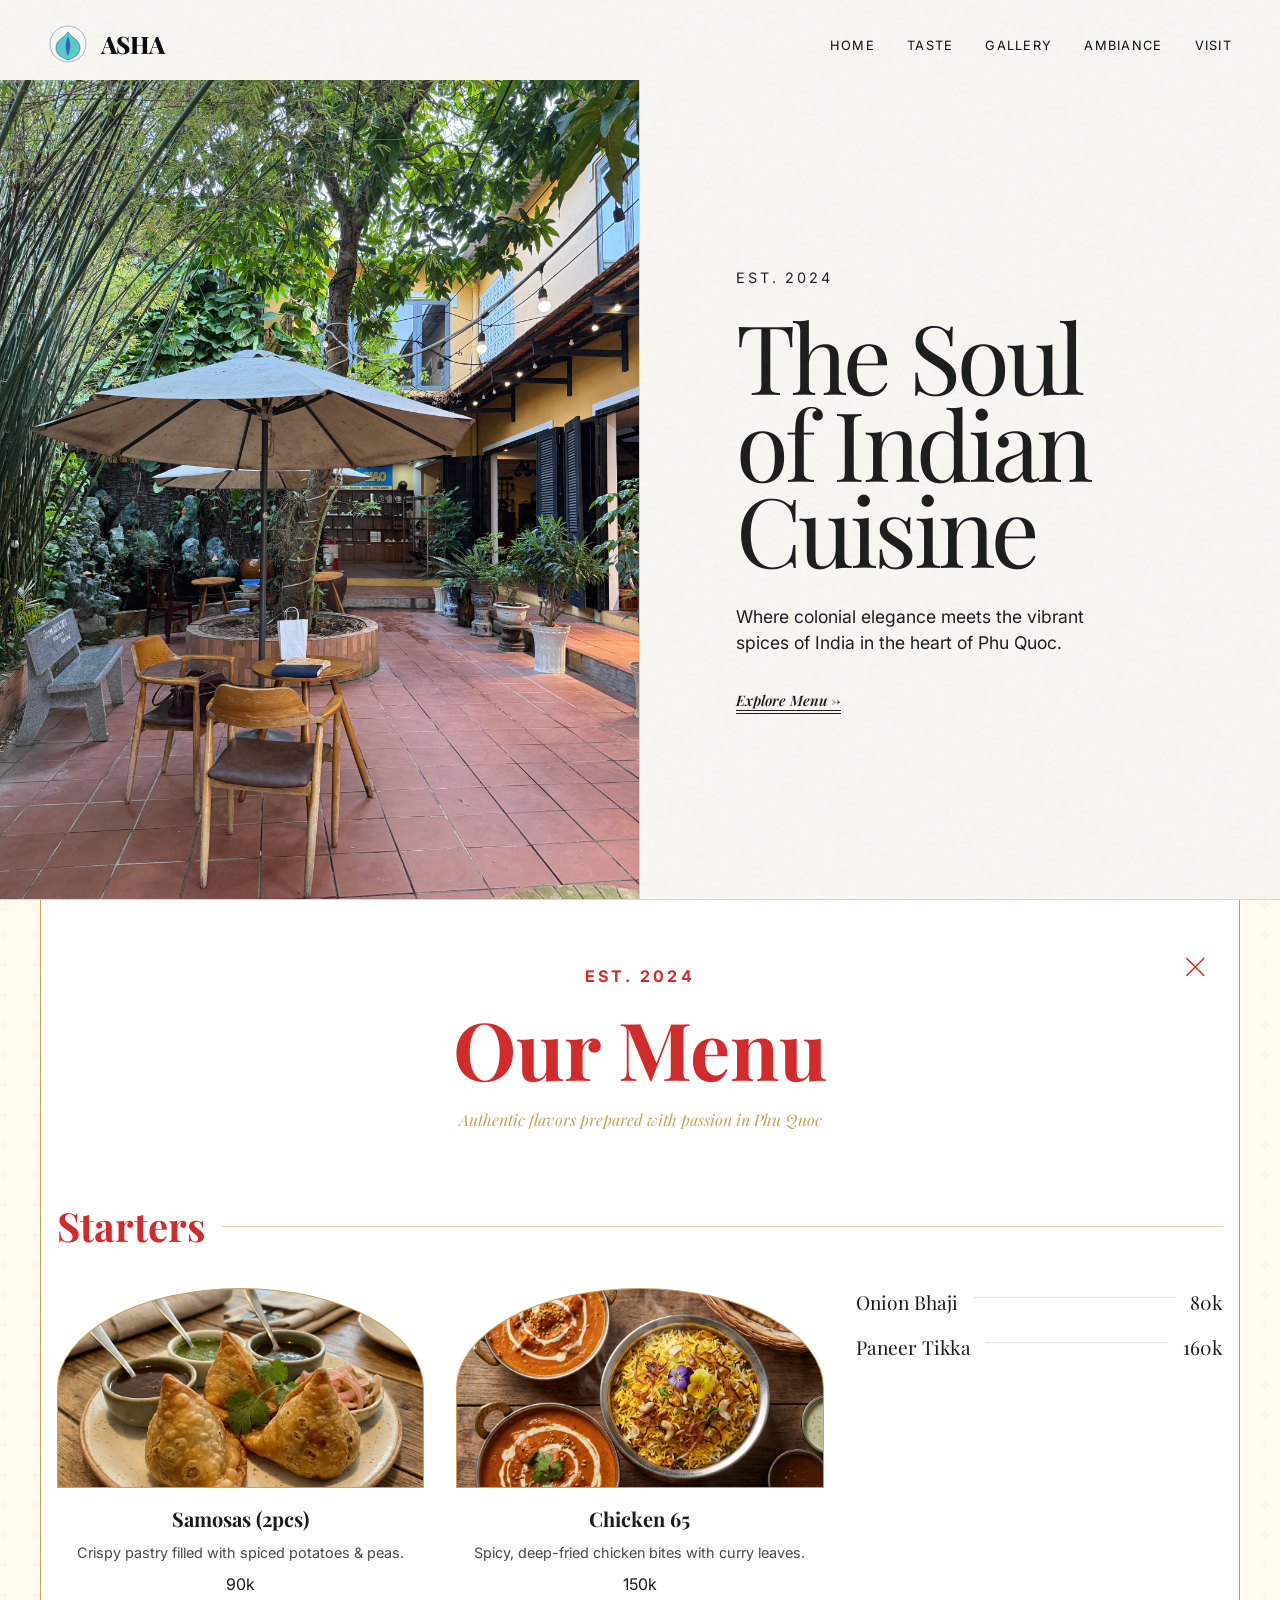
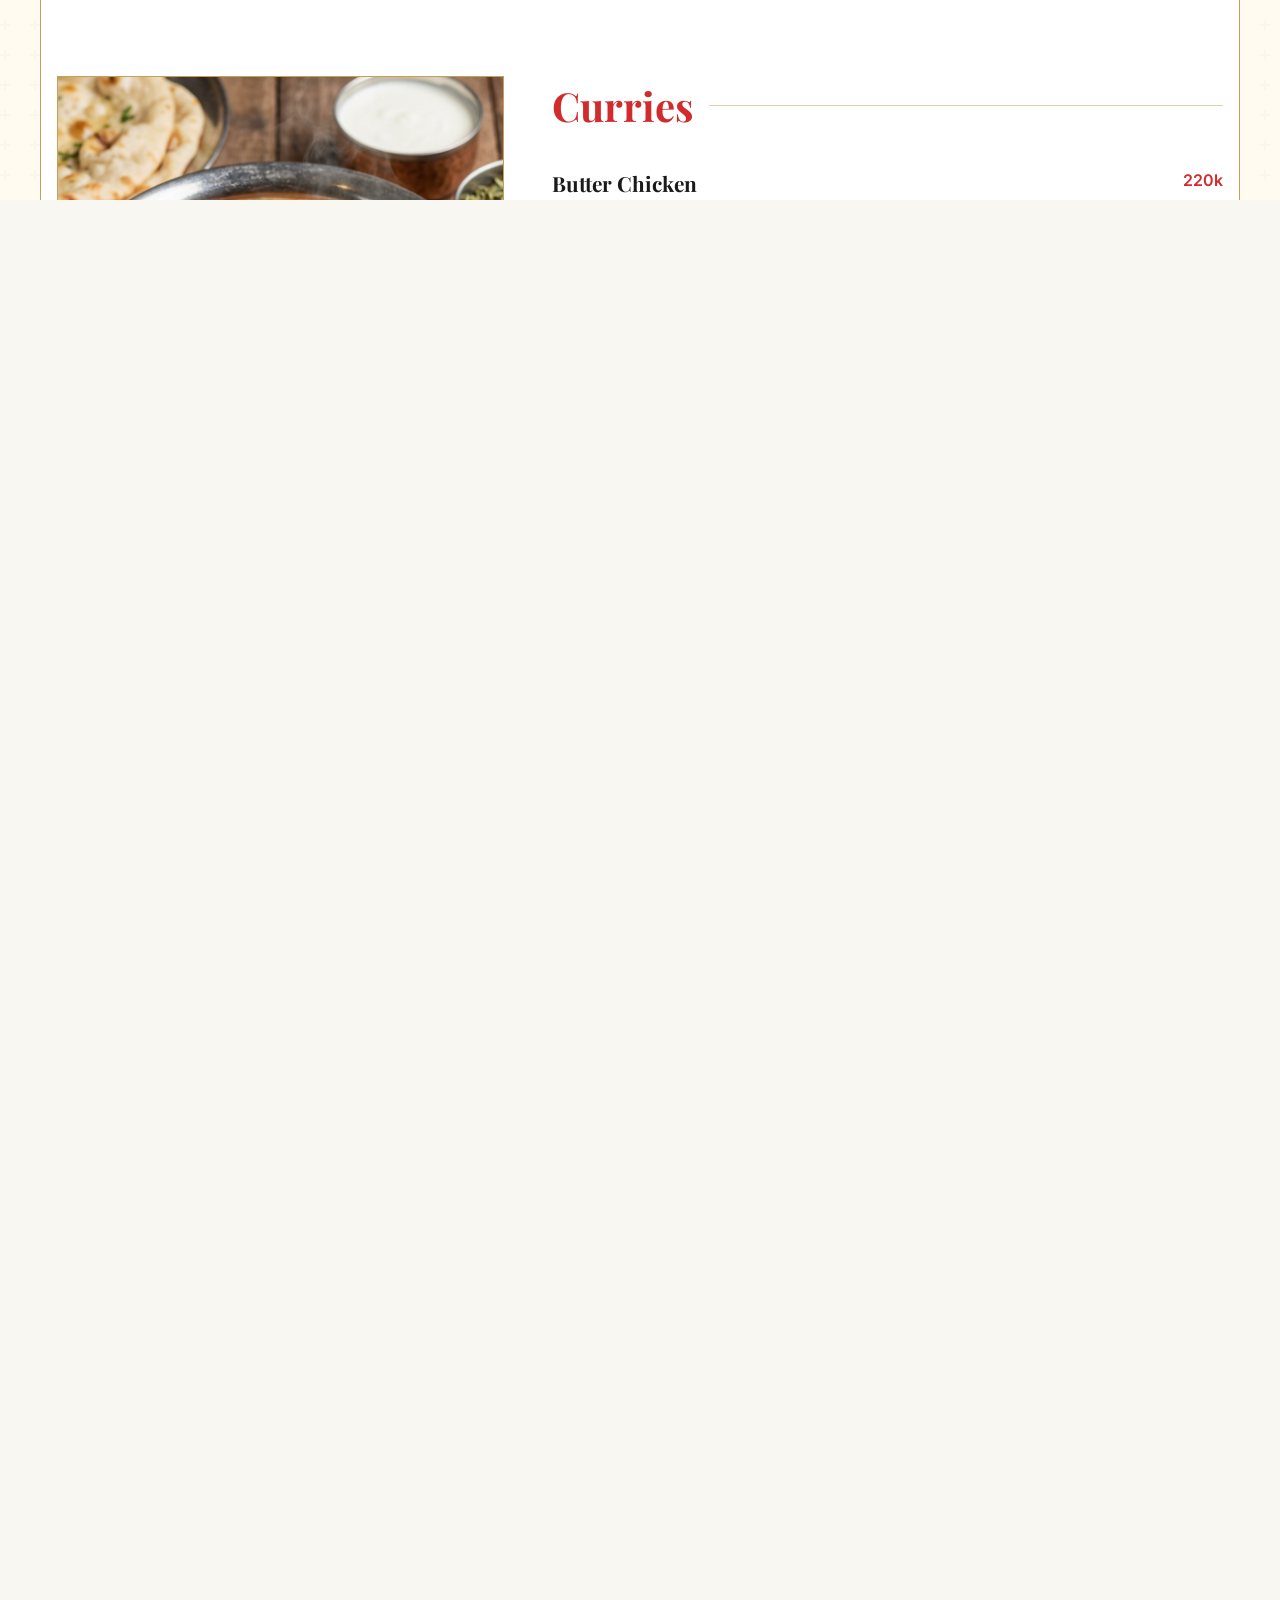
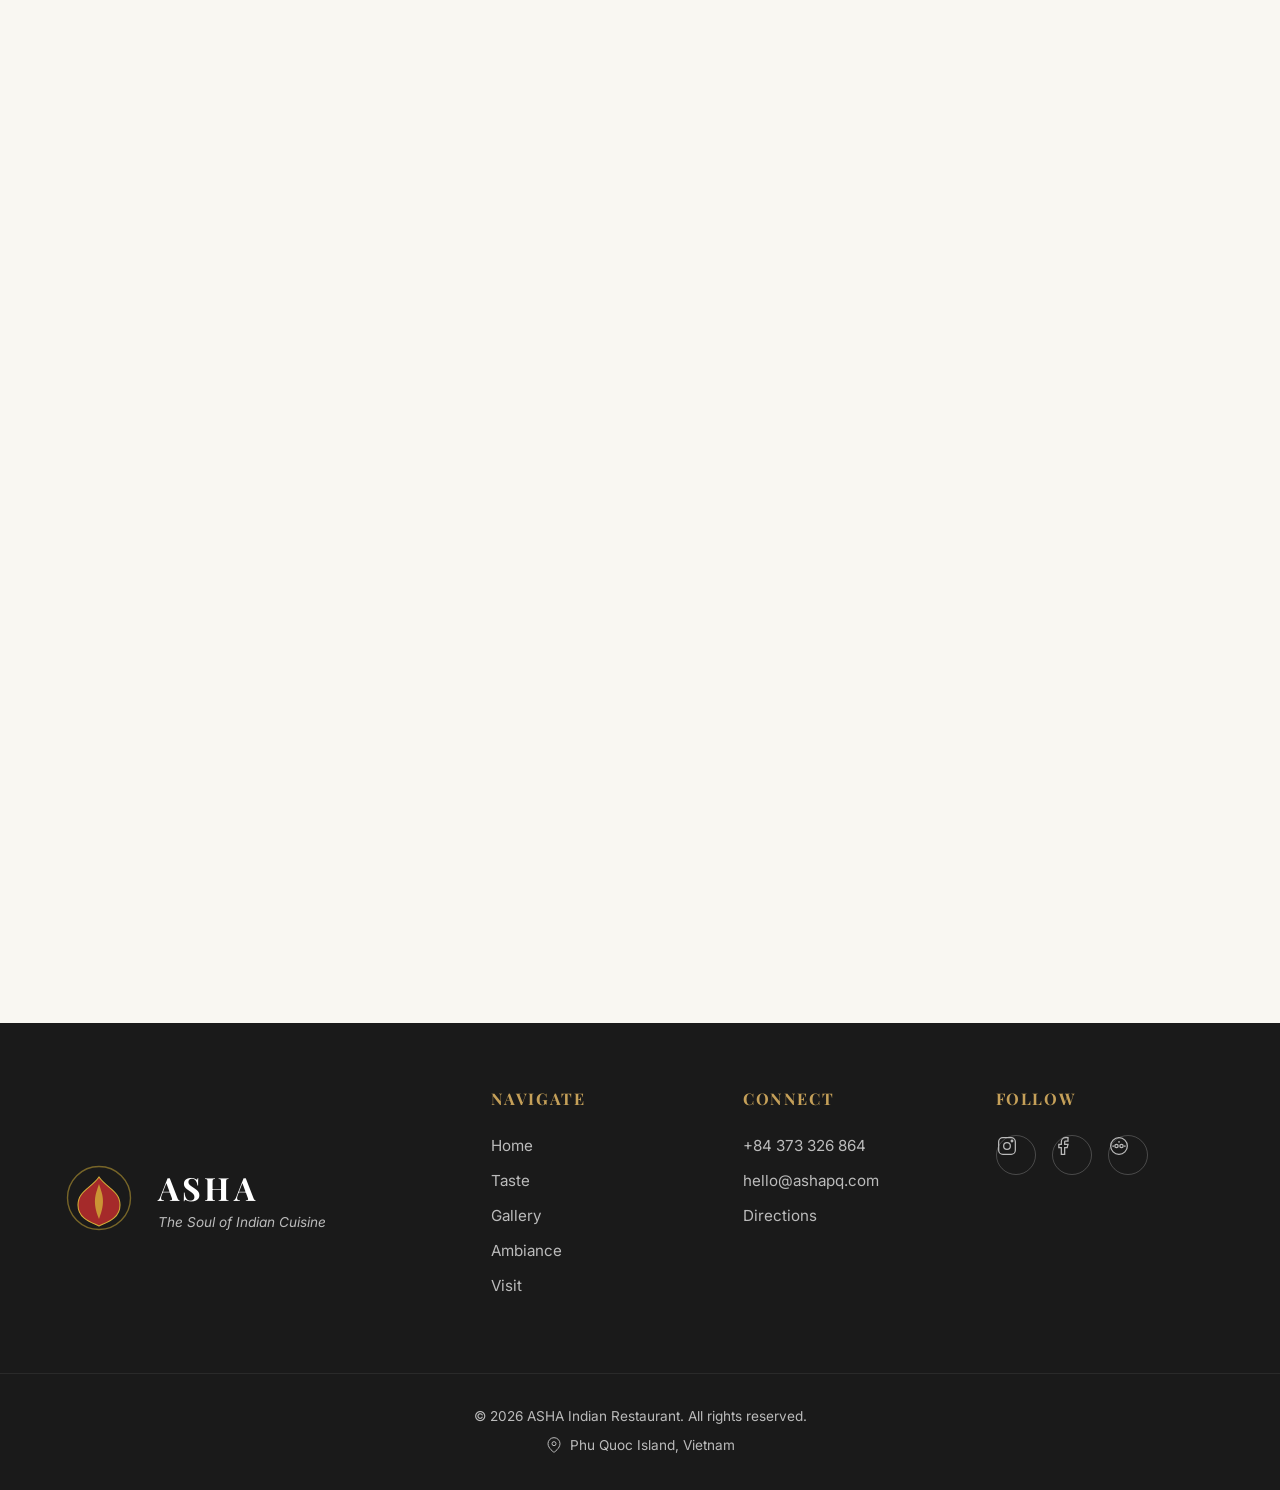
==== commit 1883142d: "Update homepage with real gallery images and video background" ====
--- a/index.html
+++ b/index.html
@@ -127,8 +127,14 @@
         <!-- Hero Section: Editorial Split -->
         <section id="home" class="hero-section">
             <div class="hero-image-container">
-                <div class="hero-image" style="background-image: url('asha_hero_colonial_building_1769599455946.png');">
-                </div>
+                <!-- Video Background -->
+                <video class="hero-video" autoplay loop muted playsinline poster="gallery/web/IMG_6007.jpg">
+                    <source src="gallery/web/hero.mov" type="video/quicktime">
+                    <source src="gallery/web/hero.mov" type="video/mp4">
+                    <!-- Fallback image if video fails -->
+                    <img src="gallery/web/IMG_6007.jpg" alt="Asha Exterior"
+                        style="object-fit: cover; width: 100%; height: 100%;">
+                </video>
             </div>
             <div class="hero-content">
                 <div class="hero-text-wrapper">
@@ -181,10 +187,9 @@
                     <a href="#" class="text-link">View Full Menu</a>
                 </div>
 
-                <!-- item 2: Large vertical image -->
+                <!-- item 2: Large vertical image (Food Spread) -->
                 <div class="editorial-item tall-image parallax-img" data-speed="0.05">
-                    <div class="img-wrapper"
-                        style="background-image: url('asha_food_spread_premium_1769599476536.png');"></div>
+                    <div class="img-wrapper" style="background-image: url('gallery/web/IMG_6028.jpg');"></div>
                     <span class="img-caption">The Royal Thali Feast</span>
                 </div>
 
@@ -197,11 +202,10 @@
                     <p>Slow-cooked lamb rogan josh with saffron rice.</p>
                 </div>
 
-                <!-- item 4: Square image -->
+                <!-- item 4: Square image (Detail/Vibe) -->
                 <div class="editorial-item square-image">
-                    <div class="img-wrapper"
-                        style="background-image: url('asha_interior_lanterns_vibe_1769599497243.png');"></div>
-                    <!-- Placeholder for food detail if available, reusing interior for vibe -->
+                    <div class="img-wrapper" style="background-image: url('gallery/web/IMG_6012.jpg');"></div>
+                    <!-- Close up of dish -->
                 </div>
 
                 <!-- item 5: Menu list snippet -->
@@ -237,7 +241,7 @@
             </div>
 
             <div class="gallery-grid">
-                <!-- Using the converted images -->
+                <!-- Using the converted high-quality thumbnails -->
                 <div class="gallery-item item-1 reveal-text">
                     <img src="gallery/thumbnails/IMG_6003.jpg" data-full="gallery/web/IMG_6003.jpg"
                         alt="Asha Atmosphere" loading="lazy">
@@ -262,14 +266,6 @@
                     <img src="gallery/thumbnails/IMG_6032.jpg" data-full="gallery/web/IMG_6032.jpg" alt="Evening Vibe"
                         loading="lazy">
                 </div>
-                <!--
-                <div class="gallery-item item-7 reveal-text">
-                    <img src="gallery/thumbnails/IMG_6928.jpg" data-full="gallery/web/IMG_6928.jpg" alt="Delicious Curry" loading="lazy">
-                </div>
-                <div class="gallery-item item-8 reveal-text delay-1">
-                    <img src="gallery/thumbnails/IMG_6932.jpg" data-full="gallery/web/IMG_6932.jpg" alt="Table Spread" loading="lazy">
-                </div>
-                -->
             </div>
 
             <div class="gallery-footer">
@@ -286,10 +282,12 @@
             </div>
 
             <div class="collage-container">
+                <!-- Main Ambiance: Lanterns/Night -->
                 <div class="collage-image main text-reveal-trigger"
-                    style="background-image: url('asha_interior_lanterns_vibe_1769599497243.png');"></div>
+                    style="background-image: url('gallery/web/IMG_6003.jpg');"></div>
+                <!-- Secondary Ambiance: Wide Interior/Exterior -->
                 <div class="collage-image secondary parallax-img" data-speed="-0.03"
-                    style="background-image: url('asha_hero_colonial_building_1769599455946.png');"></div>
+                    style="background-image: url('gallery/web/IMG_6020.jpg');"></div>
                 <div class="collage-text">
                     <h3>Colonial<br>Elegance</h3>
                     <p>Housed in a restored yellow colonial mansion, ASHA offers a dining experience that transcends
--- a/index.css
+++ b/index.css
@@ -137,6 +137,16 @@
     transition: transform 2s ease-out;
     /* Existing styles plus float */
     animation: float 6s ease-in-out infinite;
+}
+
+.hero-video {
+    width: 100%;
+    height: 100%;
+    object-fit: cover;
+    position: absolute;
+    top: 0;
+    left: 0;
+    z-index: 0;
 }
 
 .menu-header h2 {
@@ -1242,6 +1252,16 @@
     justify-content: center;
     z-index: 10000;
     transition: opacity 0.8s ease, visibility 0.8s ease;
+    /* CSS Failsafe: Force hide after 1 second */
+    animation: forceHide 0s linear 1s forwards;
+}
+
+@keyframes forceHide {
+    to {
+        opacity: 0;
+        visibility: hidden;
+        pointer-events: none;
+    }
 }
 
 .loader.hidden {
--- a/index.css
+++ b/index.css
@@ -137,6 +137,16 @@
     transition: transform 2s ease-out;
     /* Existing styles plus float */
     animation: float 6s ease-in-out infinite;
+}
+
+.hero-video {
+    width: 100%;
+    height: 100%;
+    object-fit: cover;
+    position: absolute;
+    top: 0;
+    left: 0;
+    z-index: 0;
 }
 
 .menu-header h2 {
@@ -1242,6 +1252,16 @@
     justify-content: center;
     z-index: 10000;
     transition: opacity 0.8s ease, visibility 0.8s ease;
+    /* CSS Failsafe: Force hide after 1 second */
+    animation: forceHide 0s linear 1s forwards;
+}
+
+@keyframes forceHide {
+    to {
+        opacity: 0;
+        visibility: hidden;
+        pointer-events: none;
+    }
 }
 
 .loader.hidden {
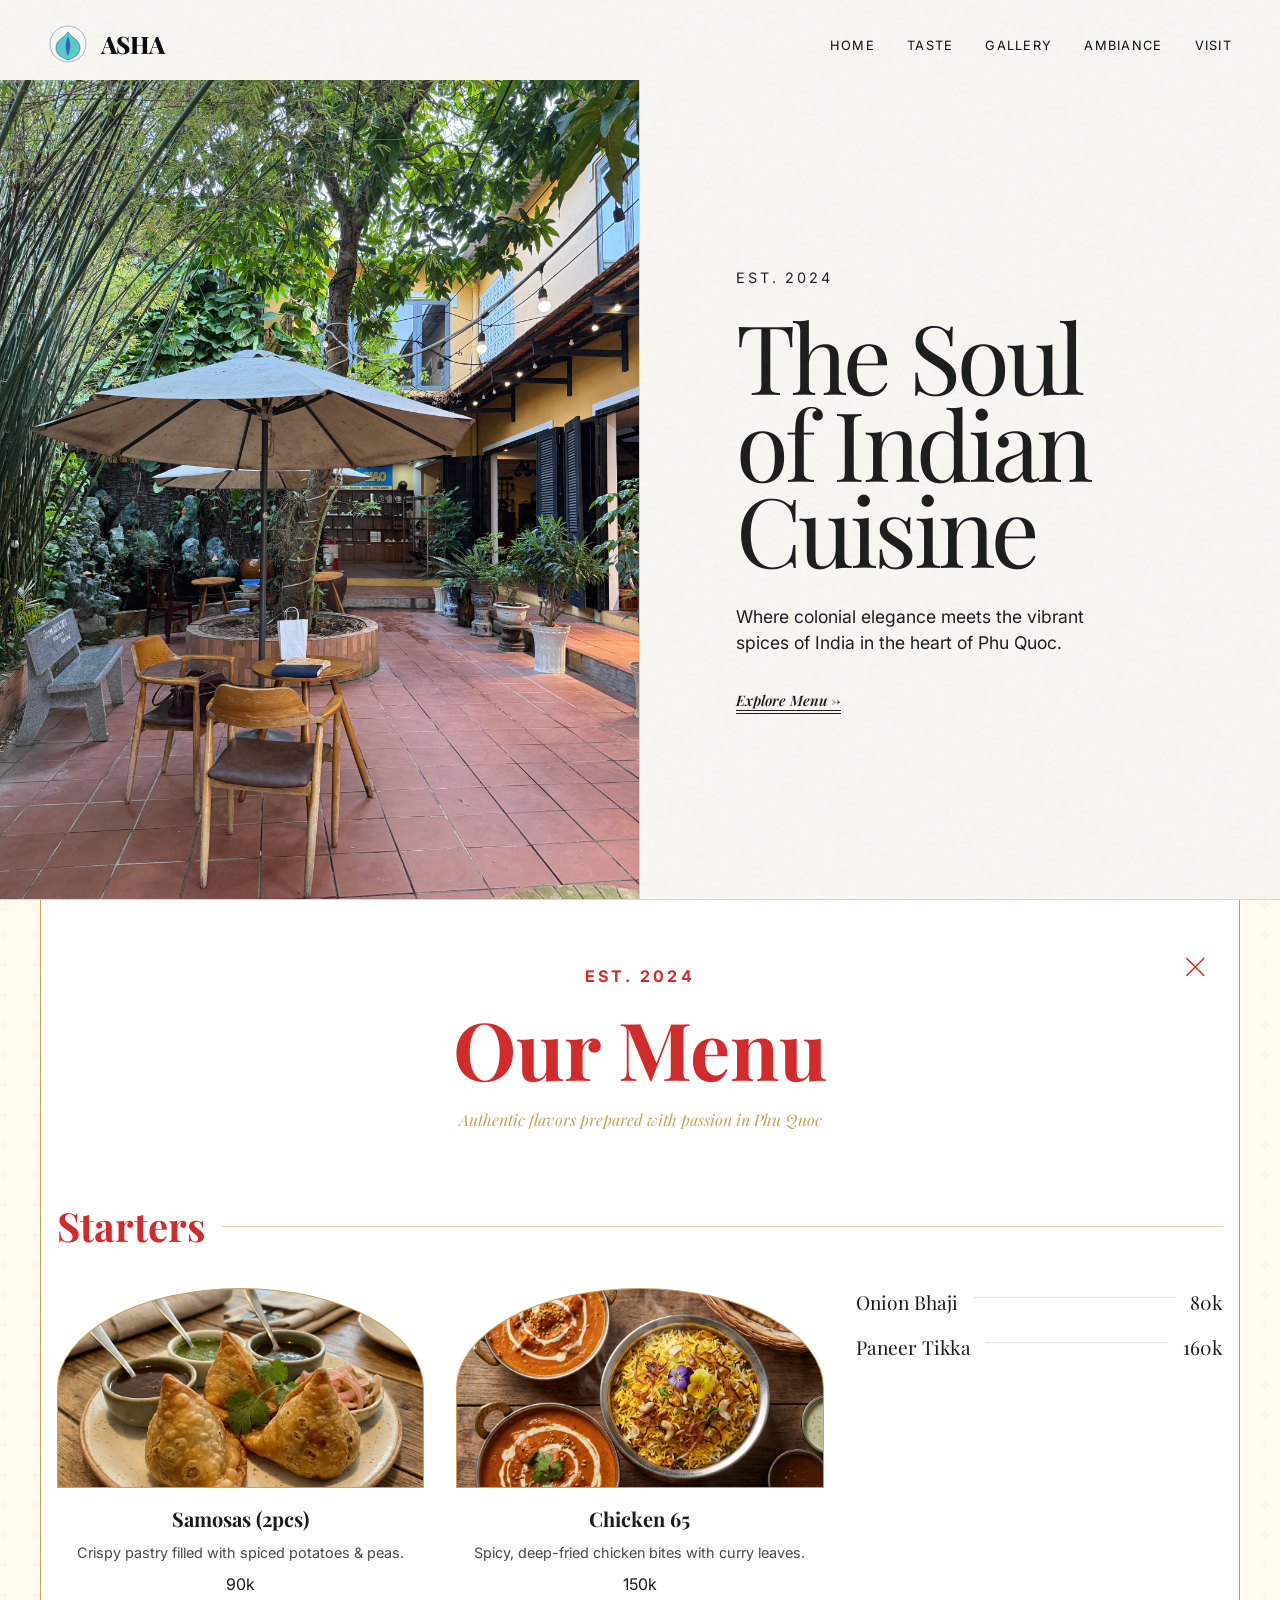
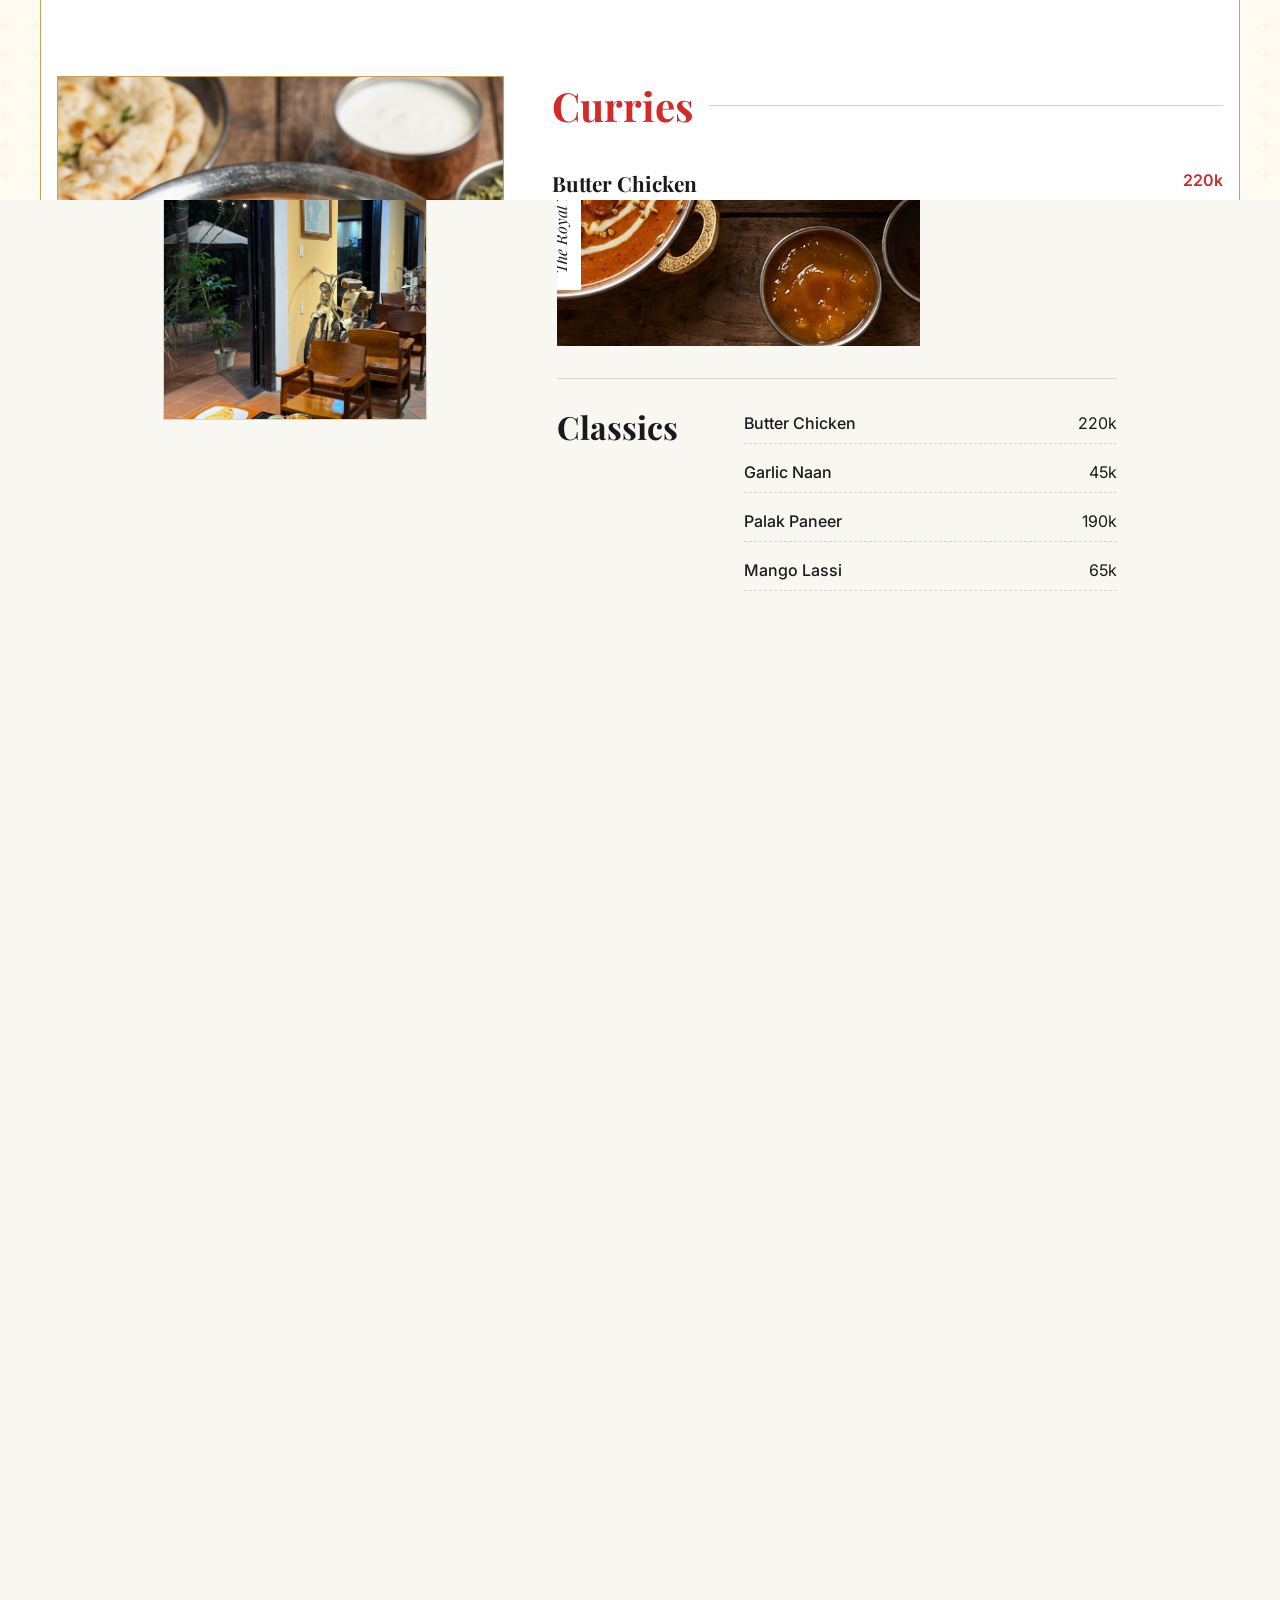
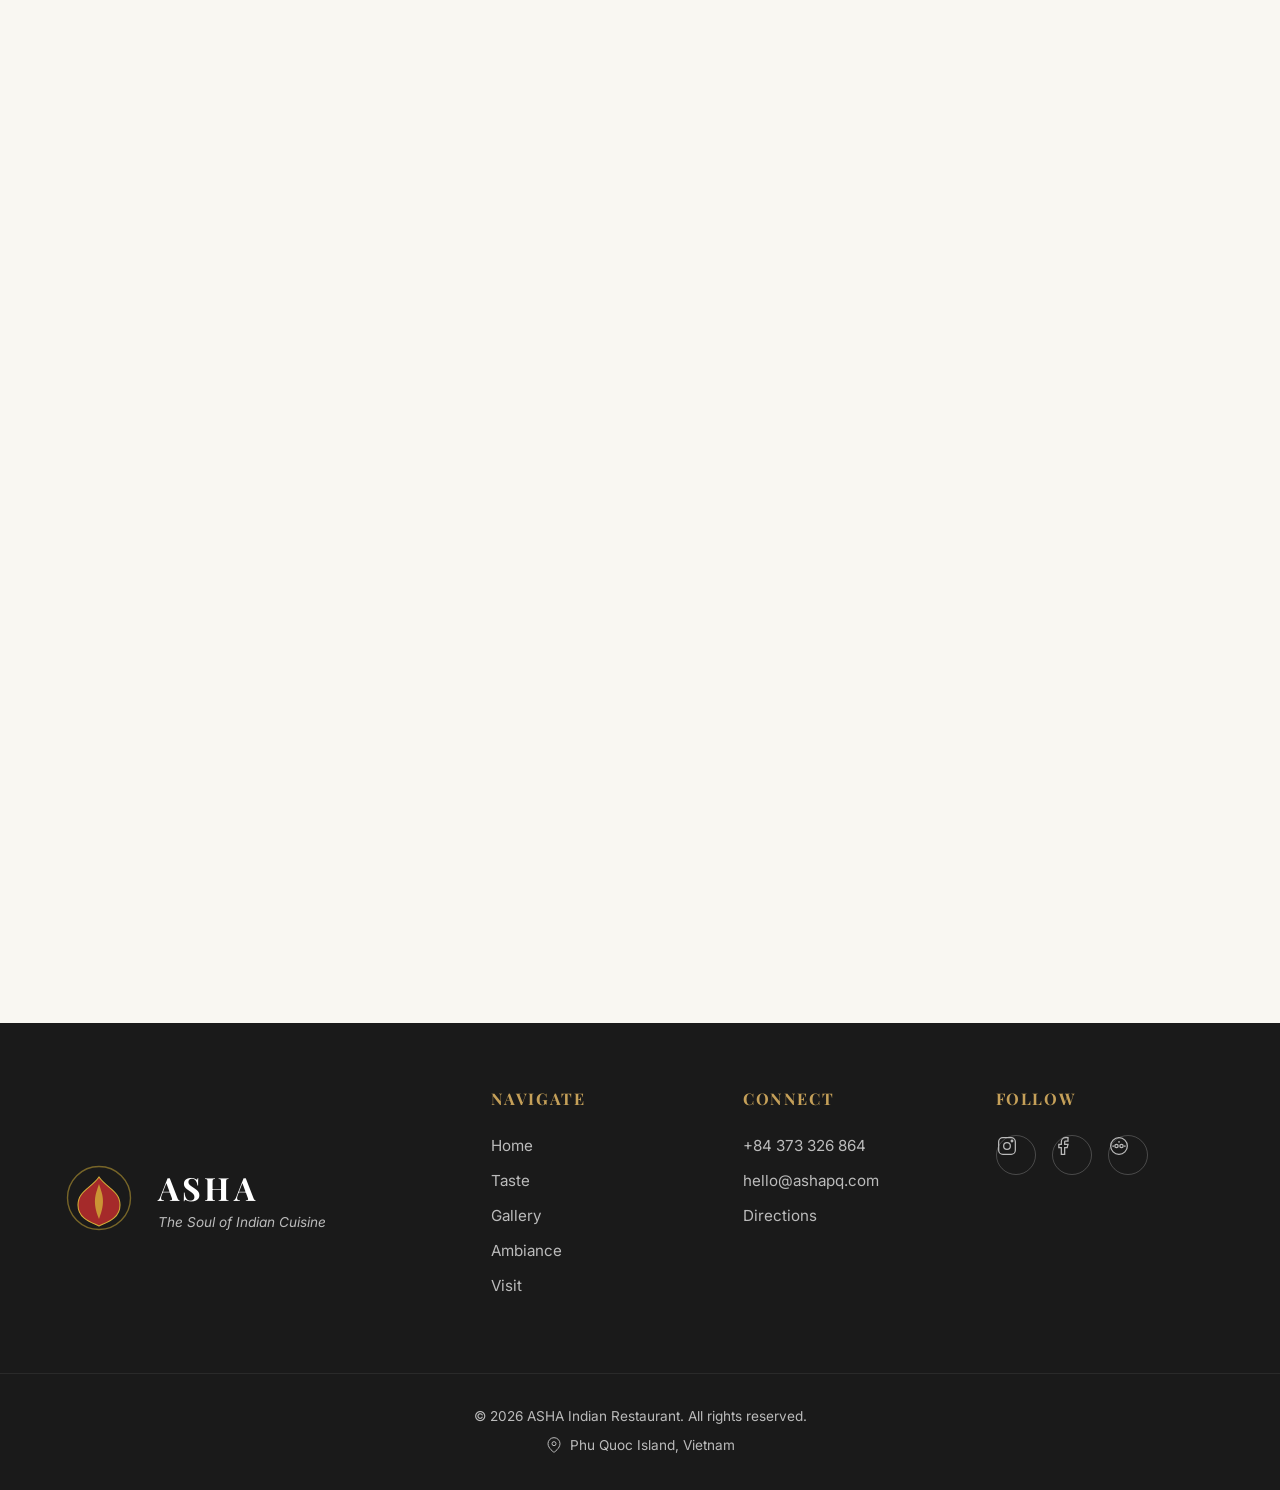
==== commit 2f02375c: "Polish homepage: Revert Tall Image to original, move new image to Square slot" ====
--- a/index.html
+++ b/index.html
@@ -189,7 +189,8 @@
 
                 <!-- item 2: Large vertical image (Food Spread) -->
                 <div class="editorial-item tall-image parallax-img" data-speed="0.05">
-                    <div class="img-wrapper" style="background-image: url('gallery/web/IMG_6028.jpg');"></div>
+                    <div class="img-wrapper"
+                        style="background-image: url('asha_food_spread_premium_1769599476536.png');"></div>
                     <span class="img-caption">The Royal Thali Feast</span>
                 </div>
 
@@ -204,7 +205,7 @@
 
                 <!-- item 4: Square image (Detail/Vibe) -->
                 <div class="editorial-item square-image">
-                    <div class="img-wrapper" style="background-image: url('gallery/web/IMG_6012.jpg');"></div>
+                    <div class="img-wrapper" style="background-image: url('gallery/web/IMG_6028.jpg');"></div>
                     <!-- Close up of dish -->
                 </div>
 
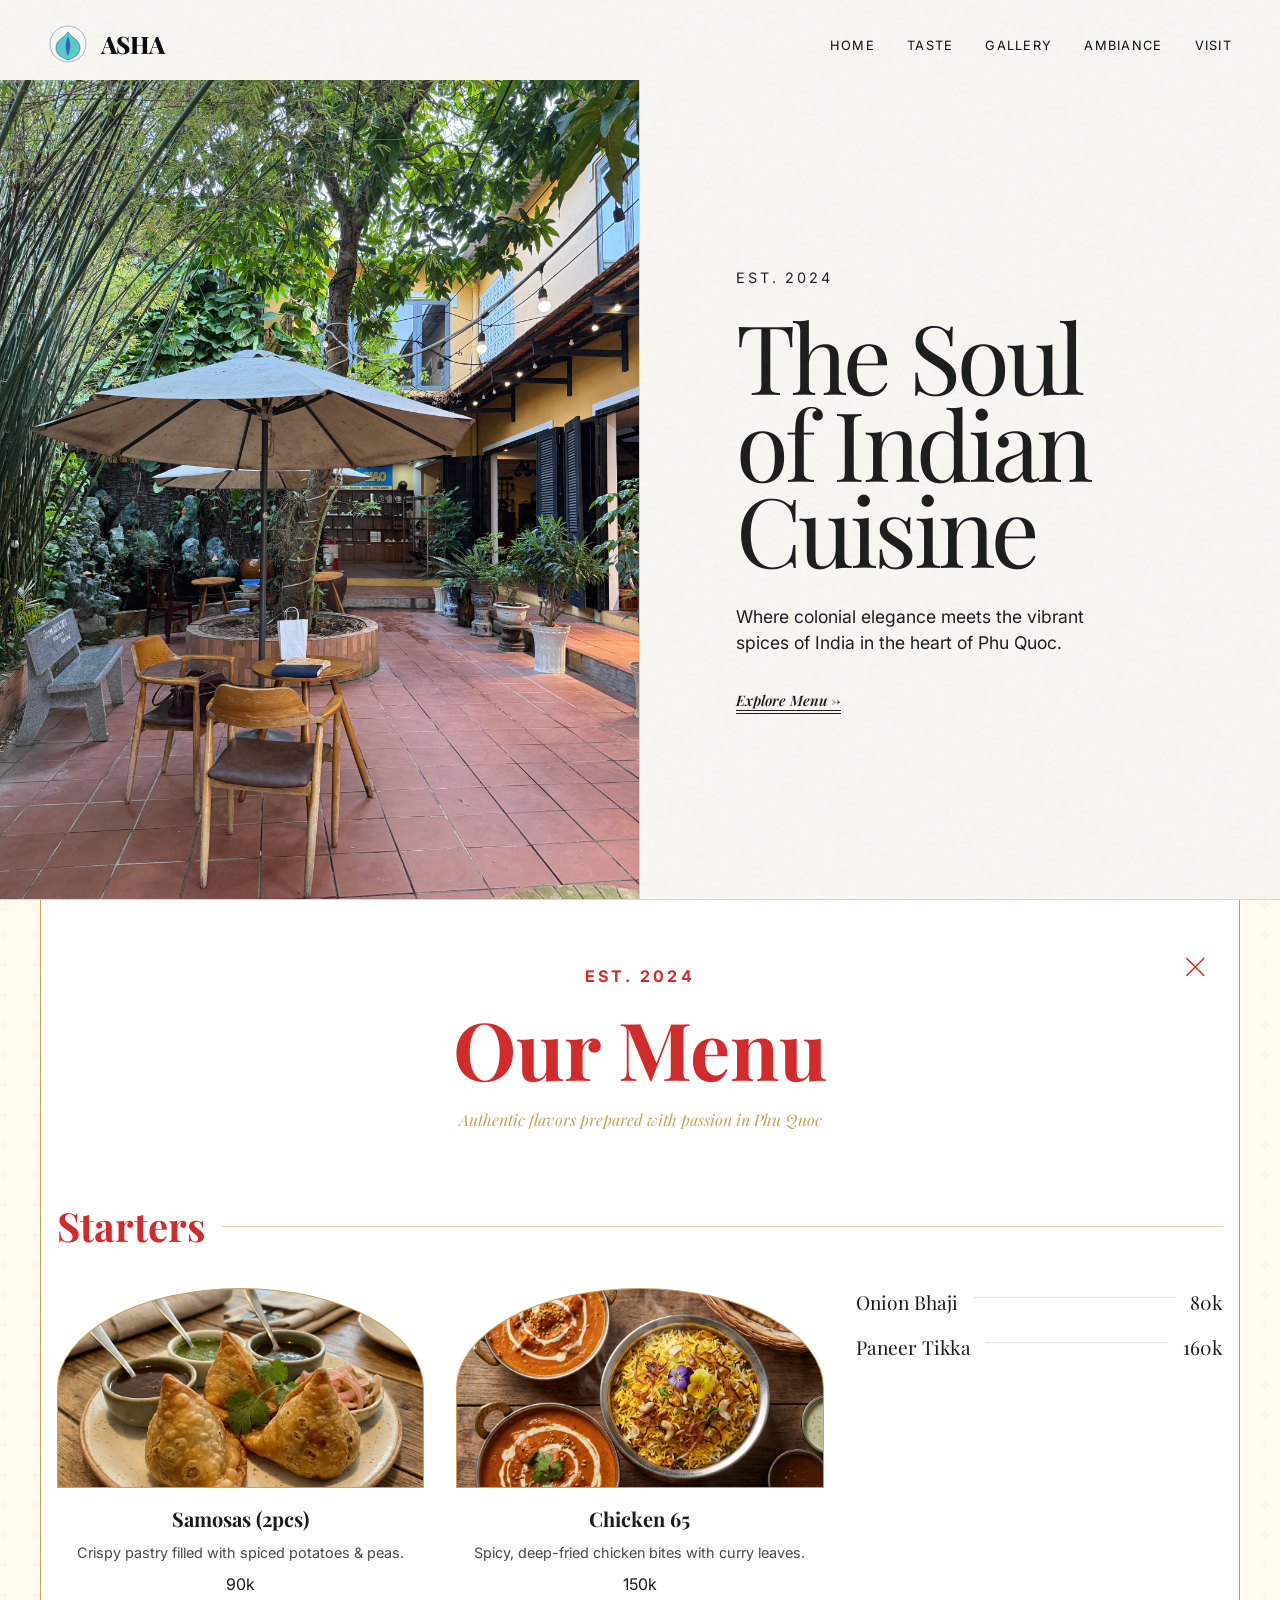
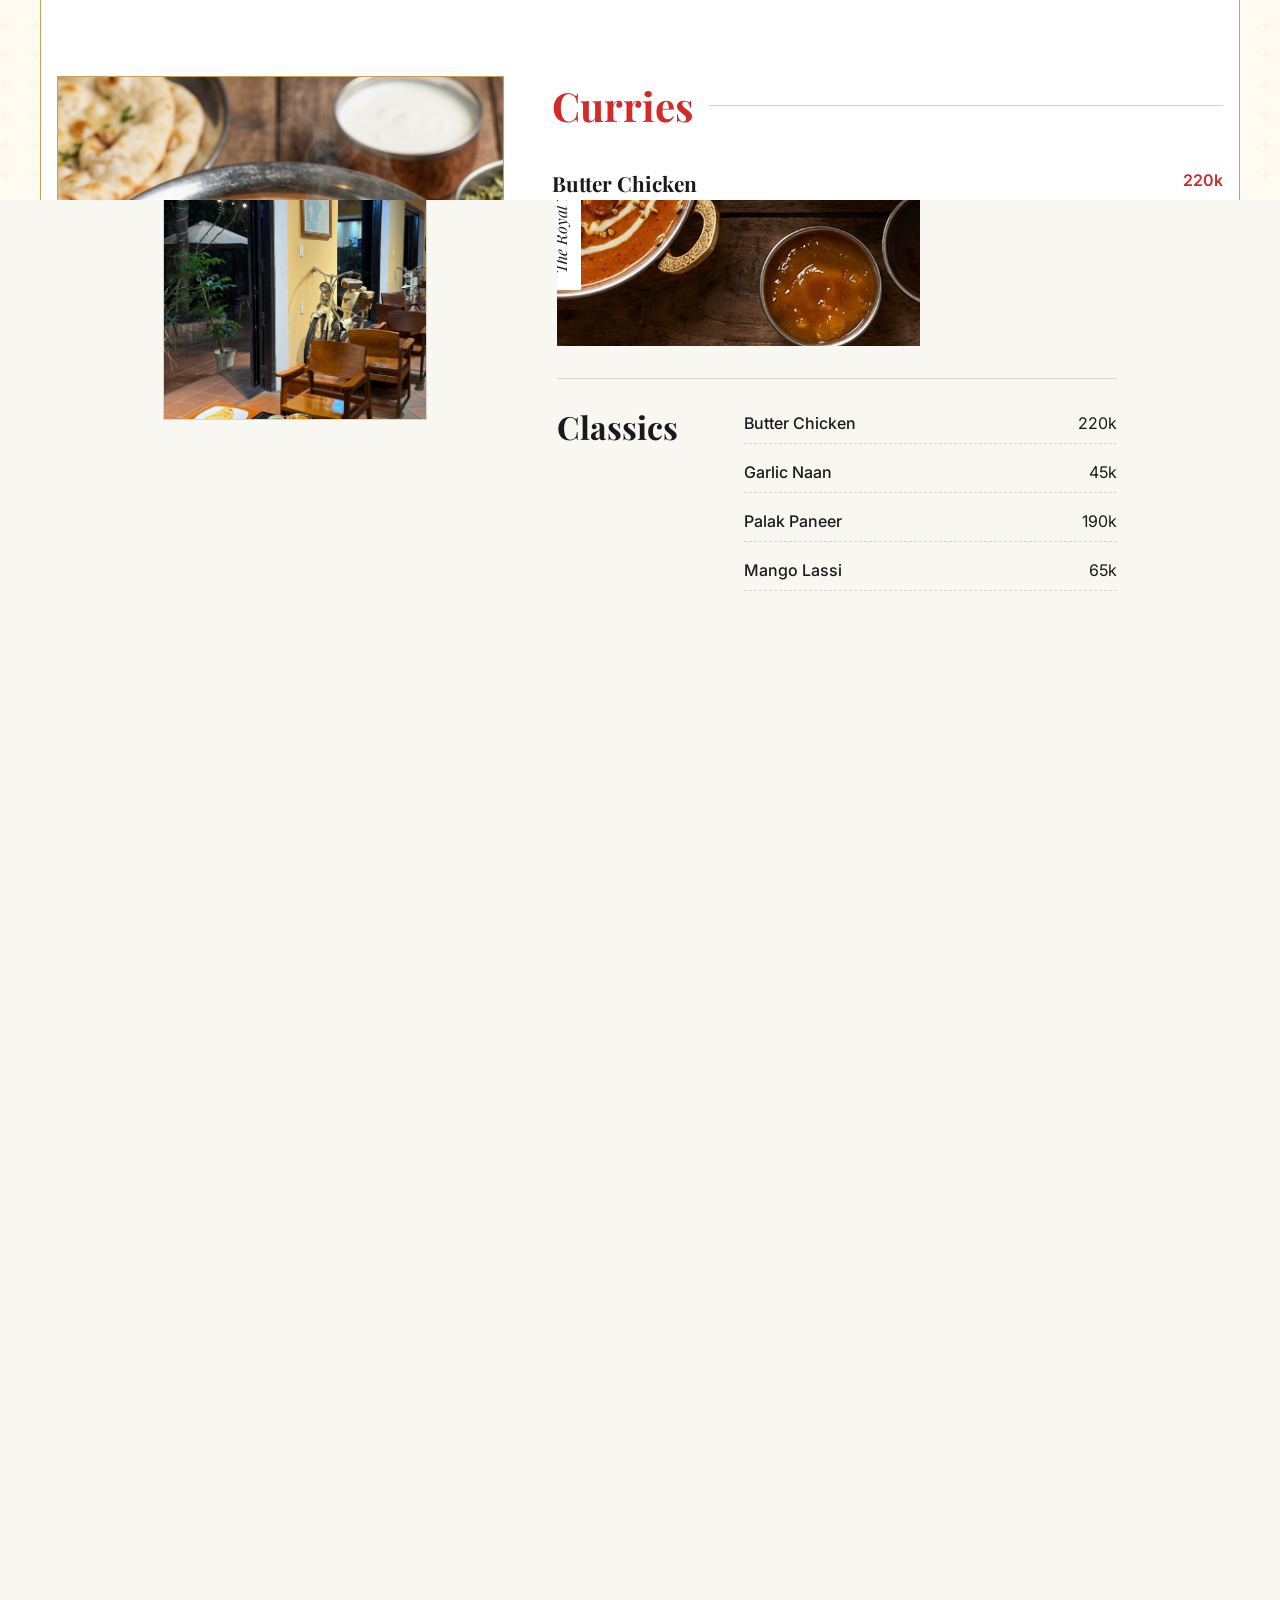
==== commit c07a3c67: "Redesign Gallery: Implement creative masonry layout with 12 diverse images" ====
--- a/index.html
+++ b/index.html
@@ -241,31 +241,77 @@
                 <h2>Gallery</h2>
             </div>
 
-            <div class="gallery-grid">
-                <!-- Using the converted high-quality thumbnails -->
-                <div class="gallery-item item-1 reveal-text">
+            <div class="gallery-creative">
+                <!-- 1. Big Feature (Ambiance) -->
+                <div class="gallery-item big reveal-text">
                     <img src="gallery/thumbnails/IMG_6003.jpg" data-full="gallery/web/IMG_6003.jpg"
-                        alt="Asha Atmosphere" loading="lazy">
-                </div>
-                <div class="gallery-item item-2 reveal-text delay-1">
-                    <img src="gallery/thumbnails/IMG_6007.jpg" data-full="gallery/web/IMG_6007.jpg"
-                        alt="Dining Experience" loading="lazy">
-                </div>
-                <div class="gallery-item item-3 reveal-text">
-                    <img src="gallery/thumbnails/IMG_6012.jpg" data-full="gallery/web/IMG_6012.jpg"
-                        alt="Authentic Dishes" loading="lazy">
-                </div>
-                <div class="gallery-item item-4 reveal-text delay-1">
+                        alt="Asha Night Atmosphere" loading="lazy">
+                </div>
+
+                <!-- 2. Standard -->
+                <div class="gallery-item reveal-text delay-1">
+                    <img src="gallery/thumbnails/IMG_6007.jpg" data-full="gallery/web/IMG_6007.jpg" alt="Dining Room"
+                        loading="lazy">
+                </div>
+
+                <!-- 3. Standard -->
+                <div class="gallery-item reveal-text delay-2">
+                    <img src="gallery/thumbnails/IMG_6012.jpg" data-full="gallery/web/IMG_6012.jpg" alt="Signature Dish"
+                        loading="lazy">
+                </div>
+
+                <!-- 4. Tall (Food Detail) -->
+                <div class="gallery-item tall reveal-text">
+                    <img src="gallery/thumbnails/IMG_6028.jpg" data-full="gallery/web/IMG_6028.jpg" alt="Thali Feast"
+                        loading="lazy">
+                </div>
+
+                <!-- 5. Wide (Interior) -->
+                <div class="gallery-item wide reveal-text delay-1">
                     <img src="gallery/thumbnails/IMG_6020.jpg" data-full="gallery/web/IMG_6020.jpg"
-                        alt="Restaurant Interior" loading="lazy">
-                </div>
-                <div class="gallery-item item-5 reveal-text">
-                    <img src="gallery/thumbnails/IMG_6028.jpg" data-full="gallery/web/IMG_6028.jpg" alt="Culinary Art"
+                        alt="Interior Design" loading="lazy">
+                </div>
+
+                <!-- 6. Standard -->
+                <div class="gallery-item reveal-text">
+                    <img src="gallery/thumbnails/IMG_6928.jpg" data-full="gallery/web/IMG_6928.jpg" alt="Curry Pot"
                         loading="lazy">
                 </div>
-                <div class="gallery-item item-6 reveal-text delay-1">
-                    <img src="gallery/thumbnails/IMG_6032.jpg" data-full="gallery/web/IMG_6032.jpg" alt="Evening Vibe"
+
+                <!-- 7. Standard -->
+                <div class="gallery-item reveal-text delay-1">
+                    <img src="gallery/thumbnails/IMG_6030.jpg" data-full="gallery/web/IMG_6030.jpg" alt="Mood Lighting"
                         loading="lazy">
+                </div>
+
+                <!-- 8. Wide (Feast) -->
+                <div class="gallery-item wide reveal-text delay-2">
+                    <img src="gallery/thumbnails/IMG_6932.jpg" data-full="gallery/web/IMG_6932.jpg" alt="Table Spread"
+                        loading="lazy">
+                </div>
+
+                <!-- 9. Standard -->
+                <div class="gallery-item reveal-text">
+                    <img src="gallery/thumbnails/IMG_6018.jpg" data-full="gallery/web/IMG_6018.jpg"
+                        alt="Fresh Ingredients" loading="lazy">
+                </div>
+
+                <!-- 10. Standard -->
+                <div class="gallery-item reveal-text delay-1">
+                    <img src="gallery/thumbnails/IMG_6025.jpg" data-full="gallery/web/IMG_6025.jpg"
+                        alt="Colonial Architecture" loading="lazy">
+                </div>
+
+                <!-- 11. Tall (Vibe) -->
+                <div class="gallery-item tall reveal-text">
+                    <img src="gallery/thumbnails/IMG_6005.jpg" data-full="gallery/web/IMG_6005.jpg" alt="Garden Seating"
+                        loading="lazy">
+                </div>
+
+                <!-- 12. Big Feature (Closing) -->
+                <div class="gallery-item big reveal-text delay-1">
+                    <img src="gallery/thumbnails/IMG_6032.jpg" data-full="gallery/web/IMG_6032.jpg"
+                        alt="Asha Experience" loading="lazy">
                 </div>
             </div>
 
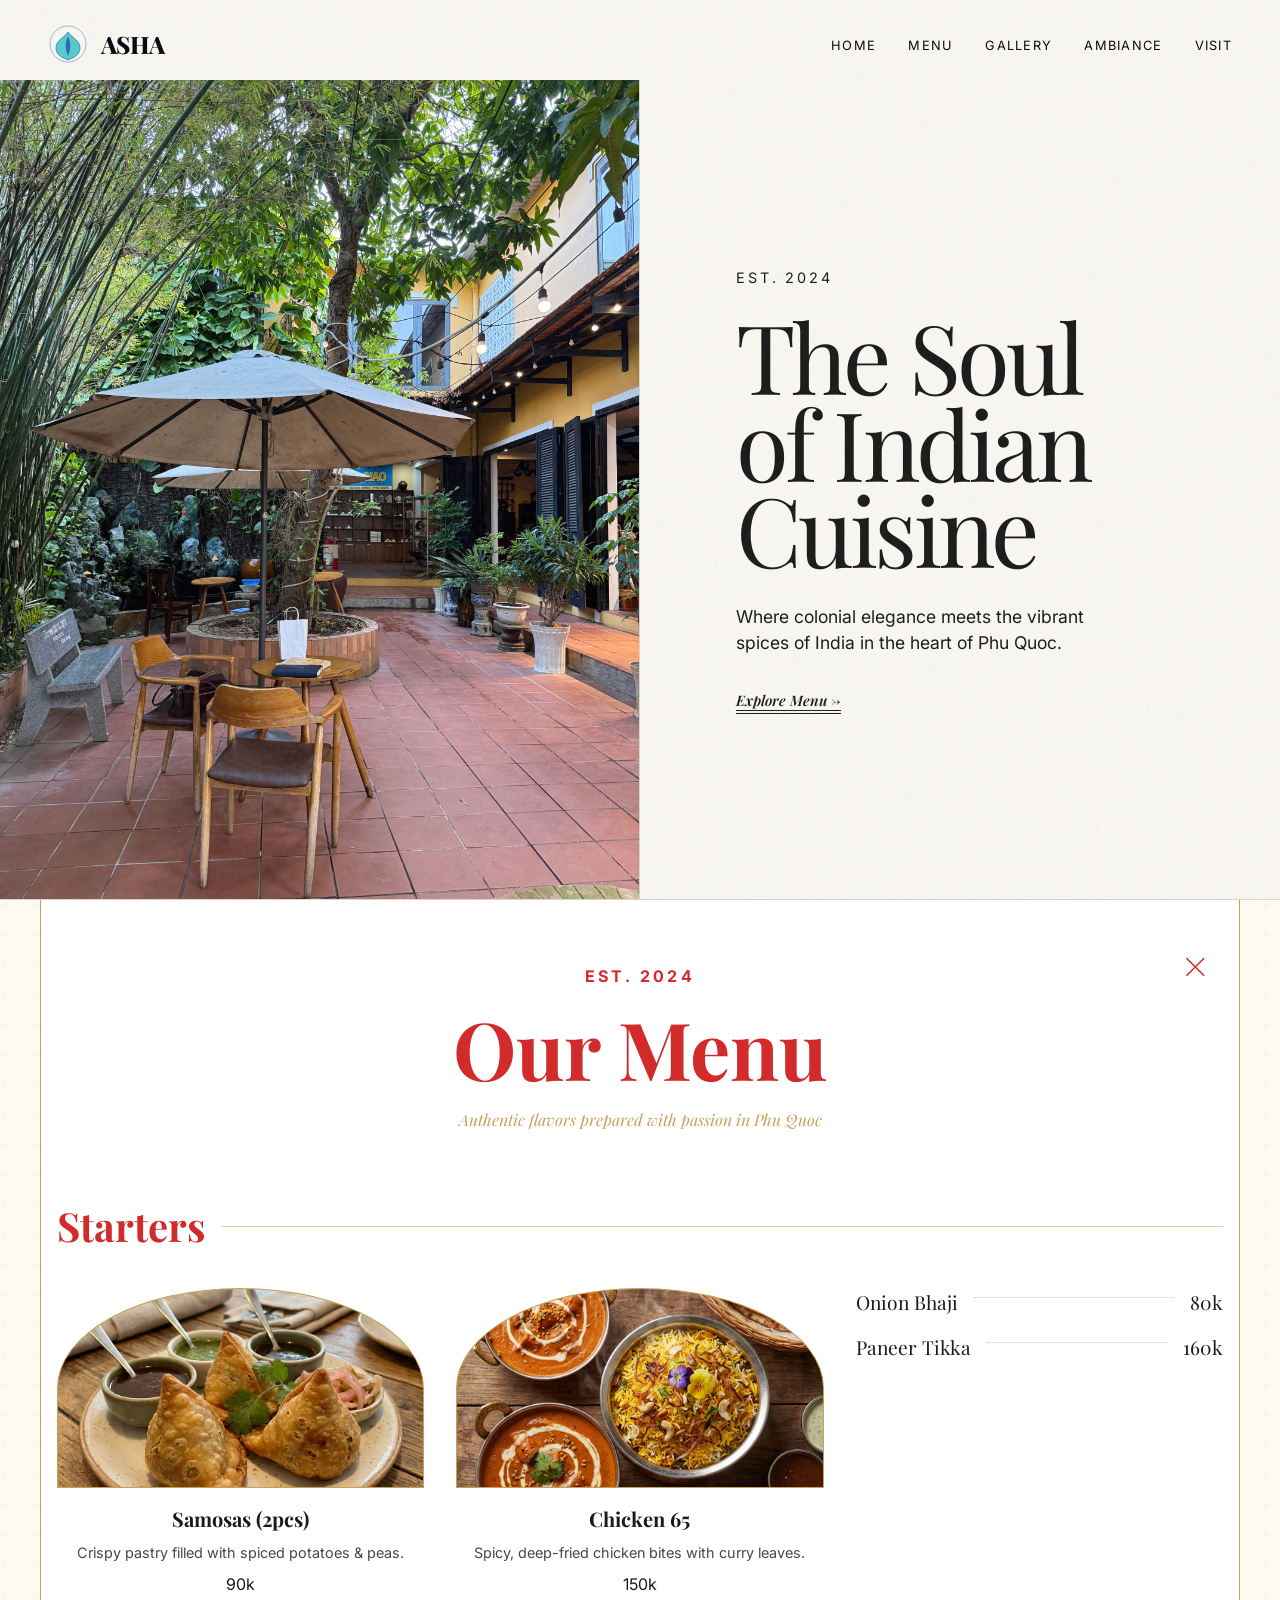
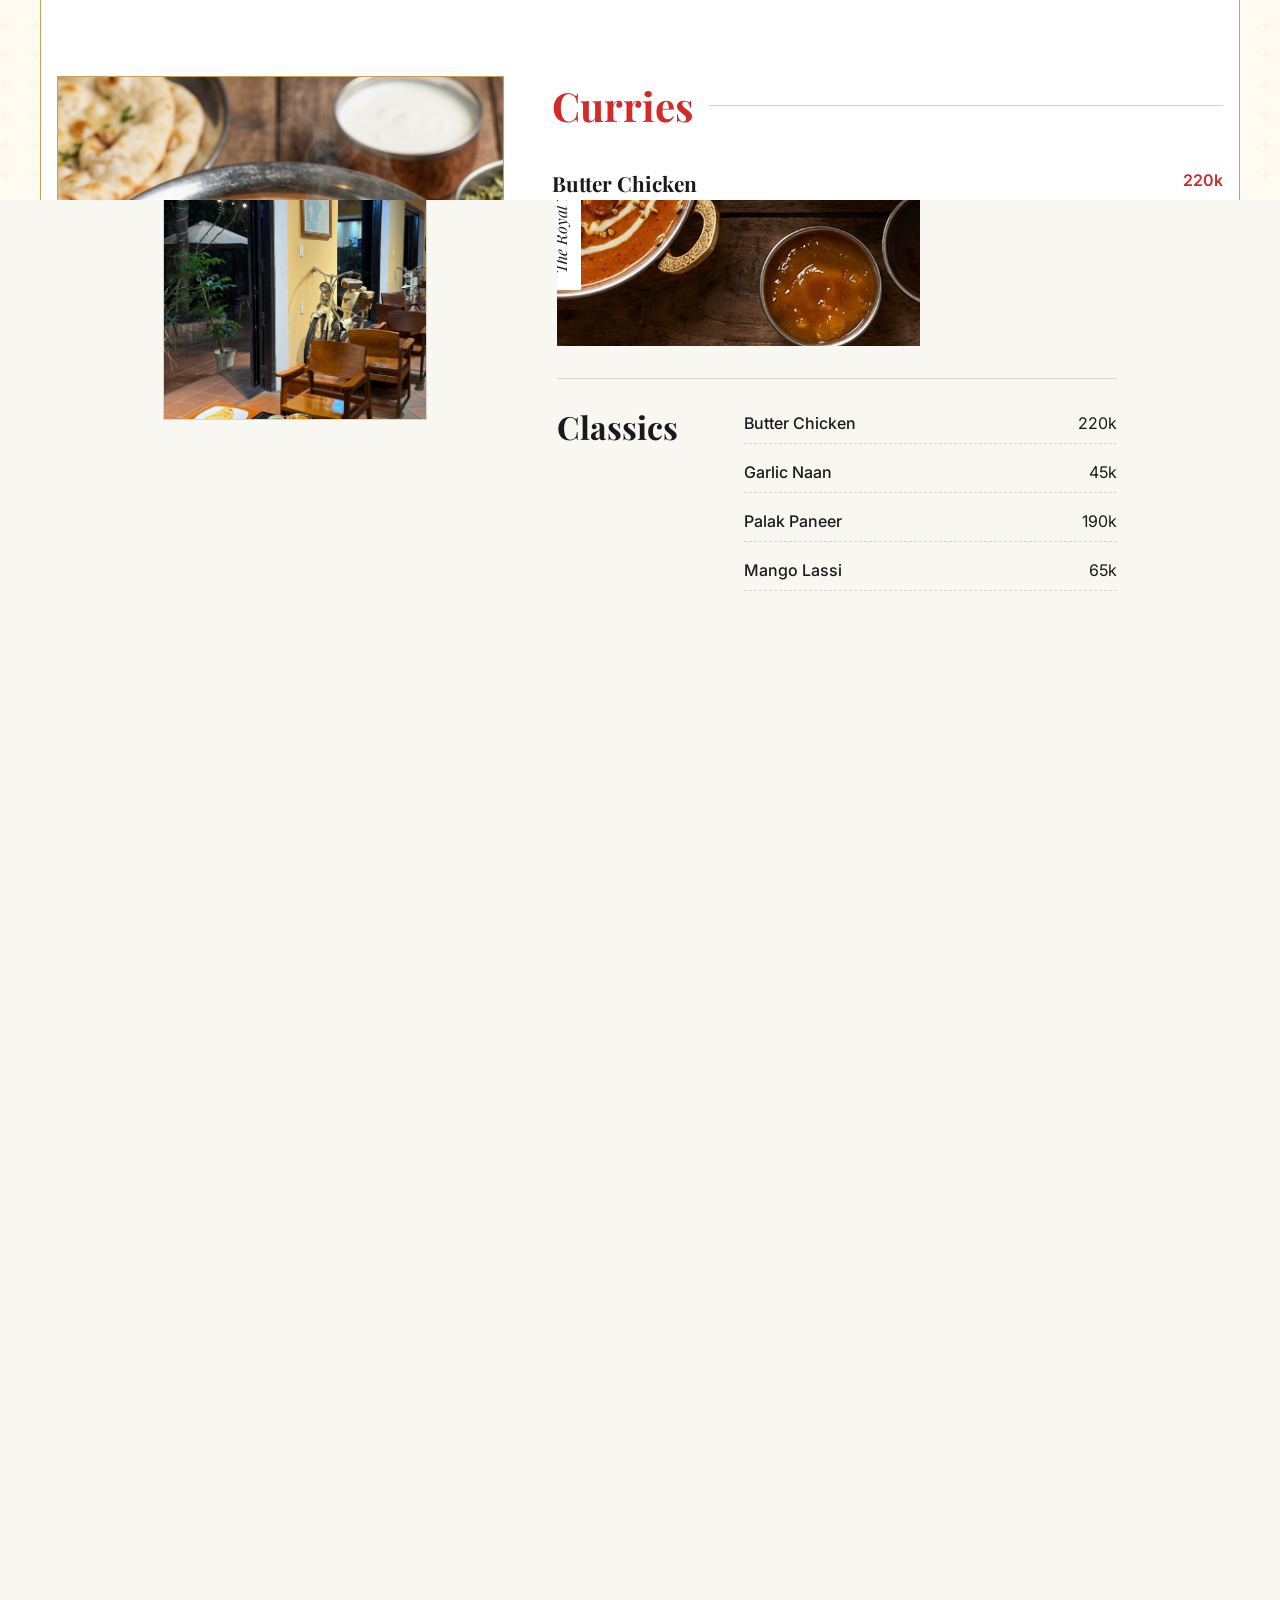
==== commit fd63ee2f: "Digitize Full Menu: Create menu.html with 80+ items and style it" ====
--- a/index.html
+++ b/index.html
@@ -111,7 +111,7 @@
         </div>
         <ul class="nav-links">
             <li><a href="#home">Home</a></li>
-            <li><a href="#taste">Taste</a></li>
+            <li><a href="menu.html">Menu</a></li>
             <li><a href="#gallery">Gallery</a></li>
             <li><a href="#ambiance">Ambiance</a></li>
             <li><a href="#location">Visit</a></li>
@@ -143,7 +143,7 @@
                     <div class="hero-description reveal-text delay-1">
                         <p>Where colonial elegance meets the vibrant spices of India in the heart of Phu Quoc.</p>
                         <!-- Updated Trigger for Menu -->
-                        <a href="#menu" class="cta-link text-link">Explore Menu <span>&rarr;</span></a>
+                        <a href="menu.html" class="cta-link text-link">Explore Menu <span>&rarr;</span></a>
                     </div>
                 </div>
             </div>
--- a/index.css
+++ b/index.css
@@ -147,6 +147,126 @@
     top: 0;
     left: 0;
     z-index: 0;
+}
+
+/* ===== MENU PAGE STYLES ===== */
+.menu-page {
+    background-color: var(--bg-color);
+}
+
+.main-header.solid-header {
+    background-color: var(--bg-color);
+    border-bottom: 1px solid var(--line-color);
+    position: sticky;
+    top: 0;
+}
+
+.menu-hero {
+    text-align: center;
+    padding: 6rem 1rem 4rem;
+}
+
+.menu-hero h1 {
+    font-family: var(--font-header);
+    font-size: 4rem;
+    color: var(--text-color);
+    margin-bottom: 0.5rem;
+}
+
+.menu-hero p {
+    font-family: var(--font-body);
+    font-style: italic;
+    color: var(--accent-red);
+}
+
+.full-menu-container {
+    padding: 0 5% 6rem;
+    display: grid;
+    grid-template-columns: repeat(3, 1fr);
+    gap: 4rem;
+    max-width: 1600px;
+    margin: 0 auto;
+}
+
+.menu-column {
+    display: flex;
+    flex-direction: column;
+    gap: 3rem;
+}
+
+.menu-category h2 {
+    font-family: var(--font-header);
+    font-size: 2rem;
+    color: var(--primary-gold);
+    border-bottom: 1px solid var(--line-color);
+    padding-bottom: 0.5rem;
+    margin-bottom: 1.5rem;
+    text-transform: uppercase;
+    letter-spacing: 1px;
+}
+
+.highlight-category h2 {
+    color: var(--accent-red);
+    border-bottom: 1px solid var(--accent-red);
+}
+
+.category-subtitle {
+    font-size: 0.85rem;
+    font-style: italic;
+    opacity: 0.7;
+    margin-top: -1rem;
+    margin-bottom: 1rem;
+}
+
+.menu-list-items {
+    list-style: none;
+    padding: 0;
+}
+
+.menu-list-items li {
+    margin-bottom: 1.2rem;
+}
+
+.mi-header {
+    display: flex;
+    justify-content: space-between;
+    align-items: baseline;
+    margin-bottom: 0.2rem;
+}
+
+.mi-name {
+    font-weight: 600;
+    font-size: 1.05rem;
+    color: var(--text-color);
+}
+
+.mi-price {
+    font-family: var(--font-header);
+    font-weight: 700;
+    color: var(--primary-gold);
+}
+
+.mi-desc {
+    font-size: 0.85rem;
+    opacity: 0.7;
+    line-height: 1.4;
+}
+
+@media (max-width: 1024px) {
+    .full-menu-container {
+        grid-template-columns: repeat(2, 1fr);
+    }
+}
+
+@media (max-width: 768px) {
+    .full-menu-container {
+        grid-template-columns: 1fr;
+        gap: 2rem;
+    }
+
+    .menu-hero h1 {
+        font-size: 3rem;
+    }
 }
 
 .menu-header h2 {
--- a/index.css
+++ b/index.css
@@ -147,6 +147,126 @@
     top: 0;
     left: 0;
     z-index: 0;
+}
+
+/* ===== MENU PAGE STYLES ===== */
+.menu-page {
+    background-color: var(--bg-color);
+}
+
+.main-header.solid-header {
+    background-color: var(--bg-color);
+    border-bottom: 1px solid var(--line-color);
+    position: sticky;
+    top: 0;
+}
+
+.menu-hero {
+    text-align: center;
+    padding: 6rem 1rem 4rem;
+}
+
+.menu-hero h1 {
+    font-family: var(--font-header);
+    font-size: 4rem;
+    color: var(--text-color);
+    margin-bottom: 0.5rem;
+}
+
+.menu-hero p {
+    font-family: var(--font-body);
+    font-style: italic;
+    color: var(--accent-red);
+}
+
+.full-menu-container {
+    padding: 0 5% 6rem;
+    display: grid;
+    grid-template-columns: repeat(3, 1fr);
+    gap: 4rem;
+    max-width: 1600px;
+    margin: 0 auto;
+}
+
+.menu-column {
+    display: flex;
+    flex-direction: column;
+    gap: 3rem;
+}
+
+.menu-category h2 {
+    font-family: var(--font-header);
+    font-size: 2rem;
+    color: var(--primary-gold);
+    border-bottom: 1px solid var(--line-color);
+    padding-bottom: 0.5rem;
+    margin-bottom: 1.5rem;
+    text-transform: uppercase;
+    letter-spacing: 1px;
+}
+
+.highlight-category h2 {
+    color: var(--accent-red);
+    border-bottom: 1px solid var(--accent-red);
+}
+
+.category-subtitle {
+    font-size: 0.85rem;
+    font-style: italic;
+    opacity: 0.7;
+    margin-top: -1rem;
+    margin-bottom: 1rem;
+}
+
+.menu-list-items {
+    list-style: none;
+    padding: 0;
+}
+
+.menu-list-items li {
+    margin-bottom: 1.2rem;
+}
+
+.mi-header {
+    display: flex;
+    justify-content: space-between;
+    align-items: baseline;
+    margin-bottom: 0.2rem;
+}
+
+.mi-name {
+    font-weight: 600;
+    font-size: 1.05rem;
+    color: var(--text-color);
+}
+
+.mi-price {
+    font-family: var(--font-header);
+    font-weight: 700;
+    color: var(--primary-gold);
+}
+
+.mi-desc {
+    font-size: 0.85rem;
+    opacity: 0.7;
+    line-height: 1.4;
+}
+
+@media (max-width: 1024px) {
+    .full-menu-container {
+        grid-template-columns: repeat(2, 1fr);
+    }
+}
+
+@media (max-width: 768px) {
+    .full-menu-container {
+        grid-template-columns: 1fr;
+        gap: 2rem;
+    }
+
+    .menu-hero h1 {
+        font-size: 3rem;
+    }
 }
 
 .menu-header h2 {
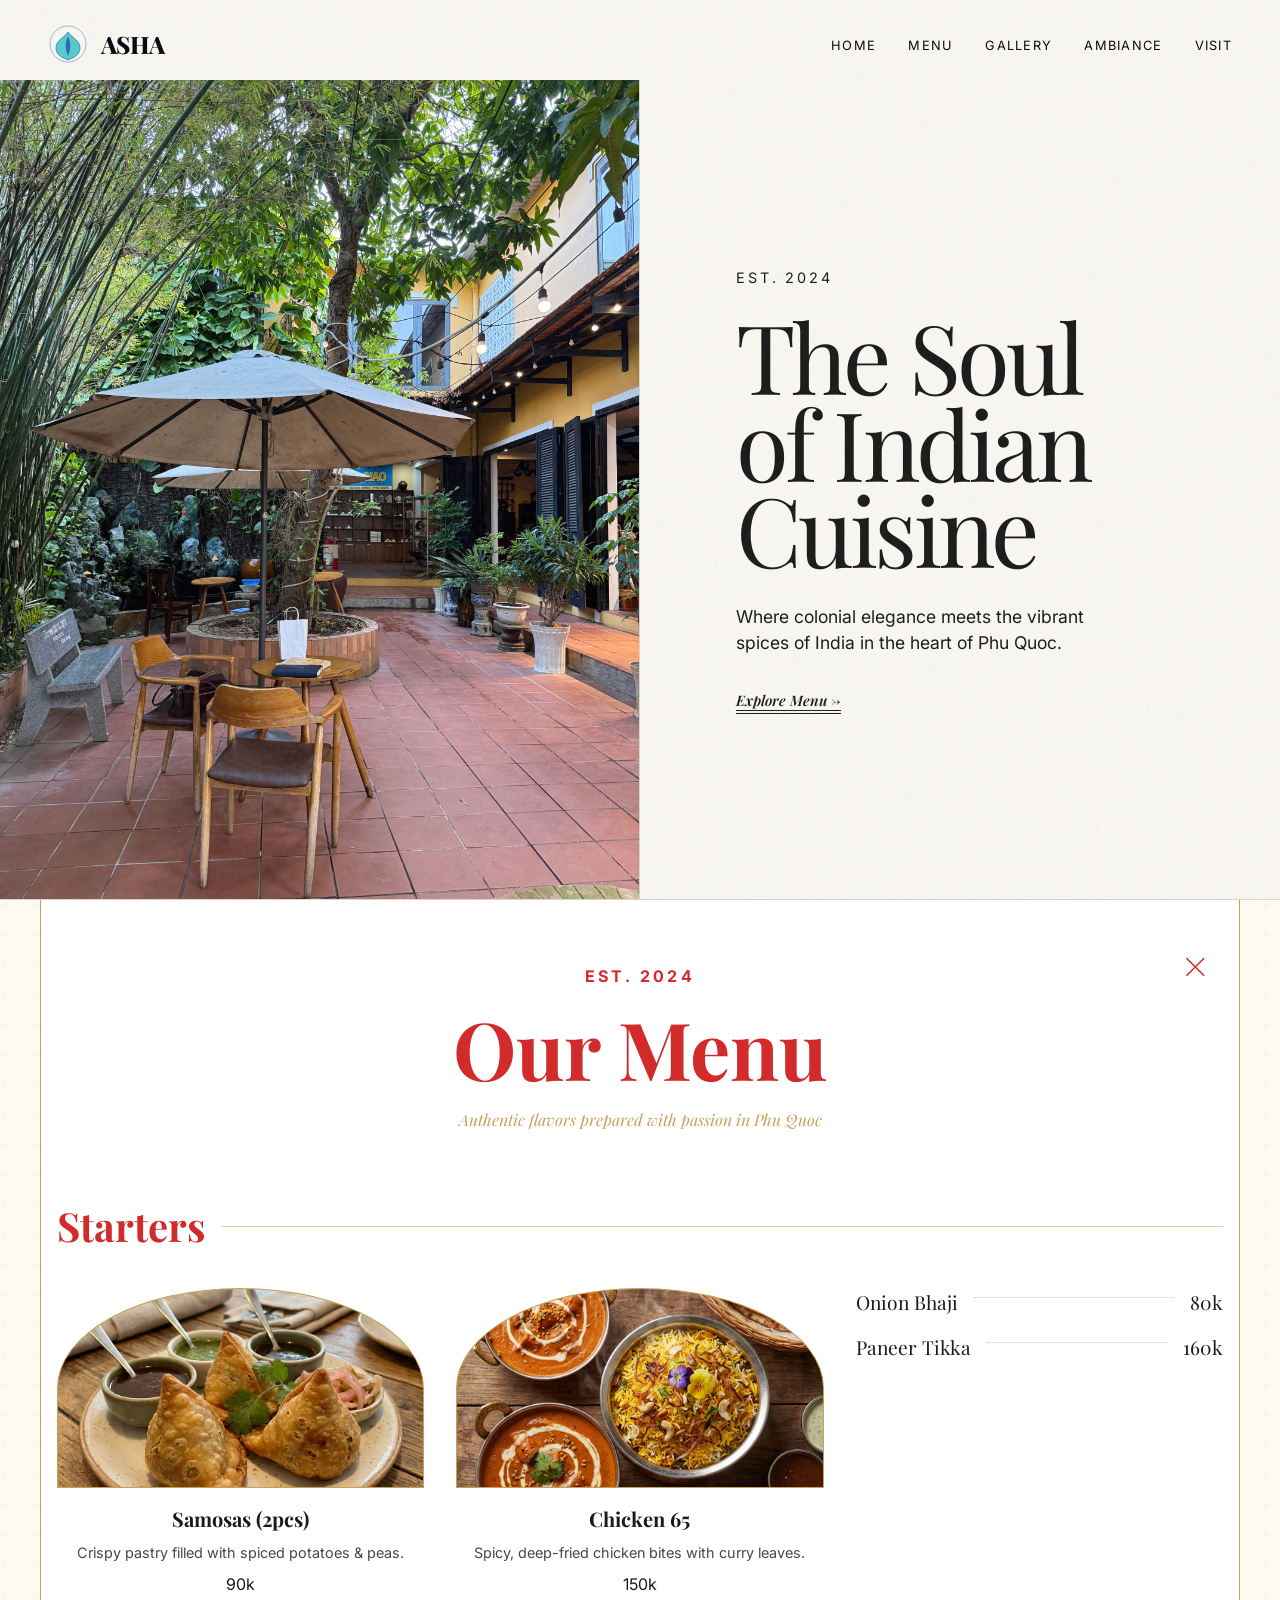
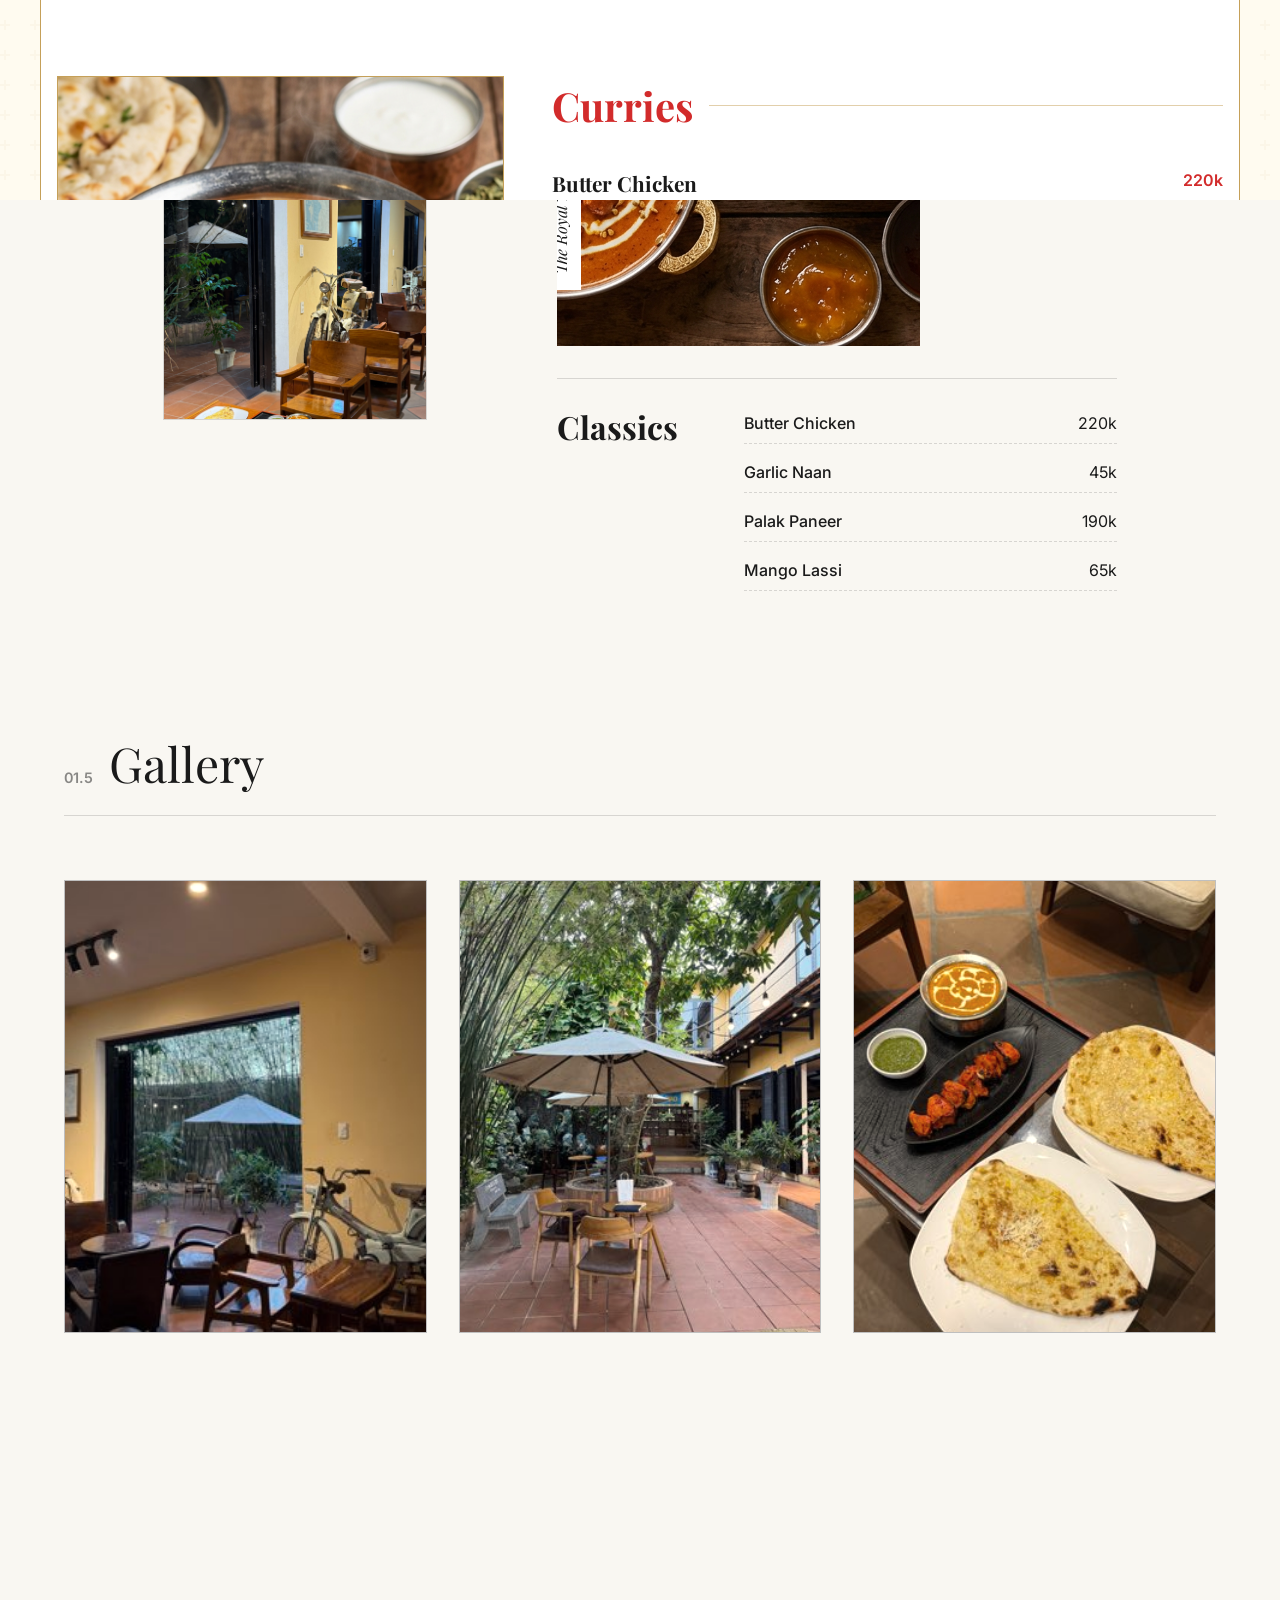
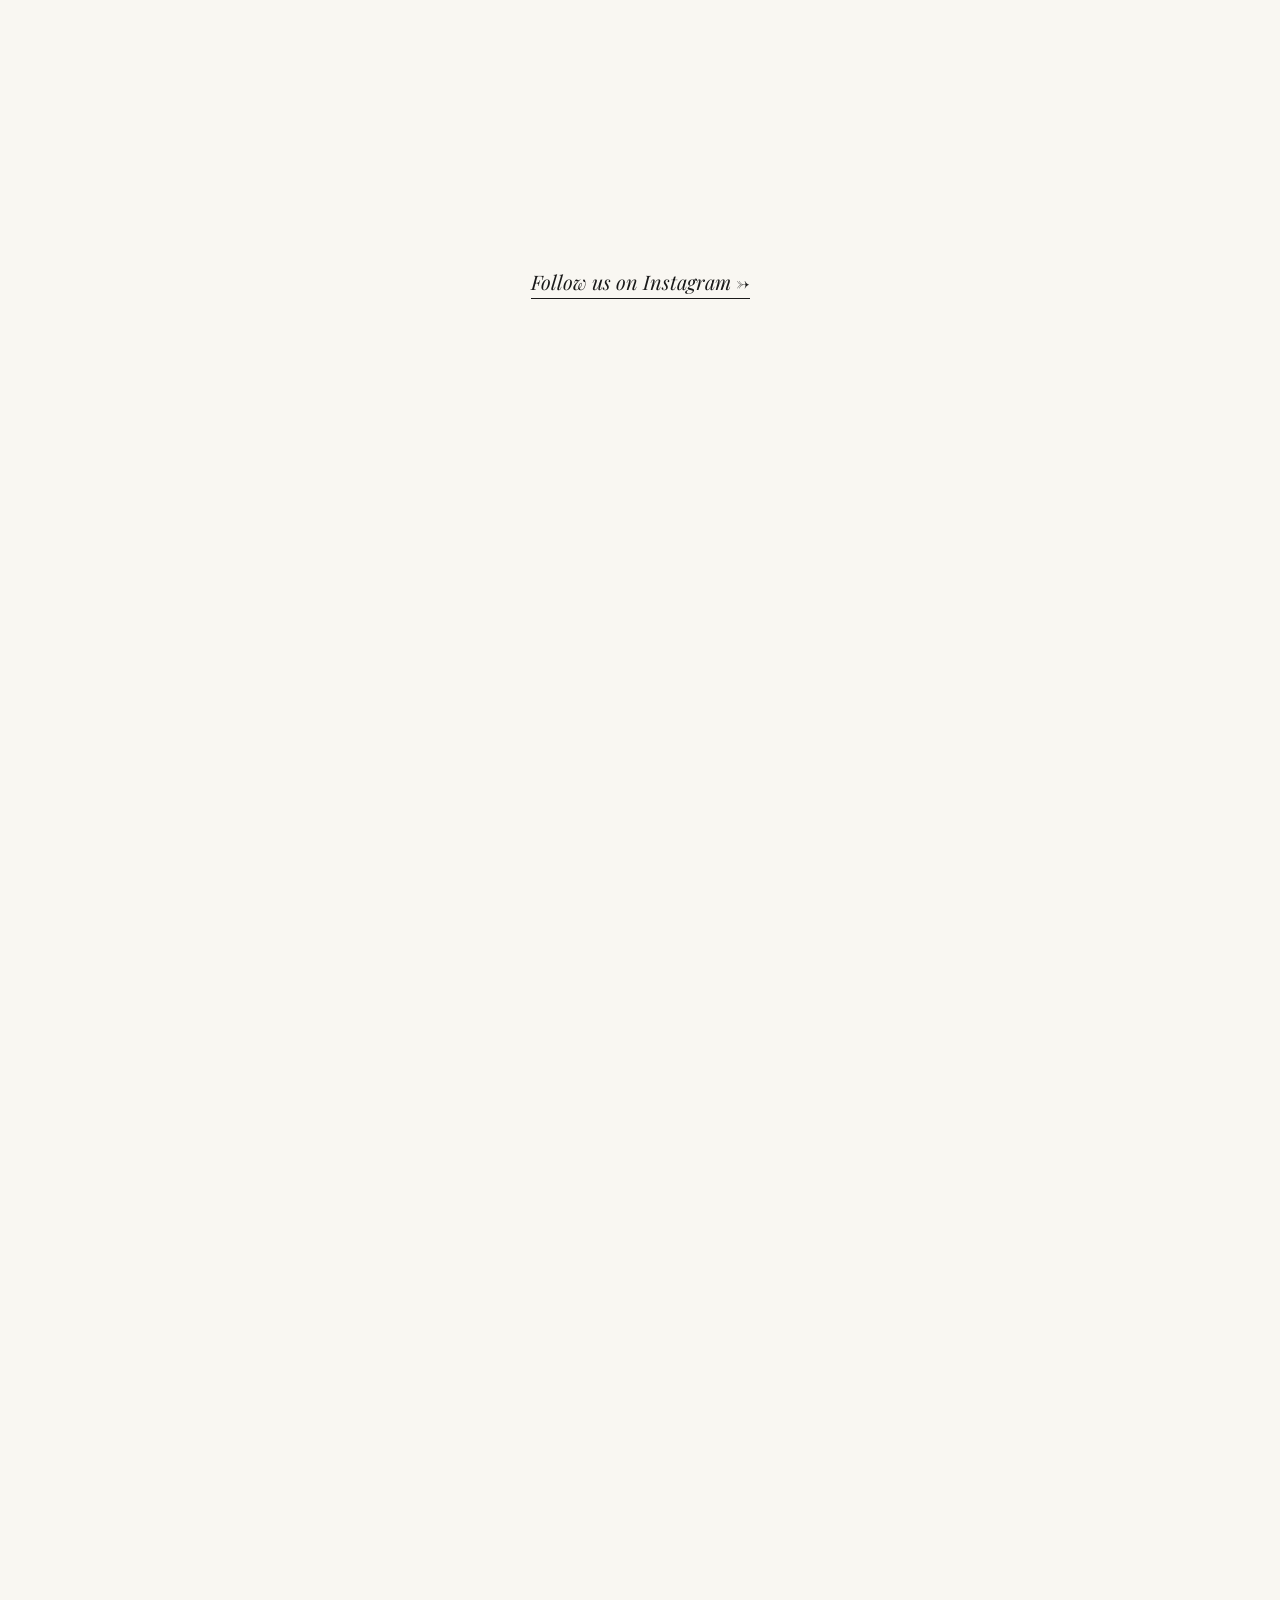
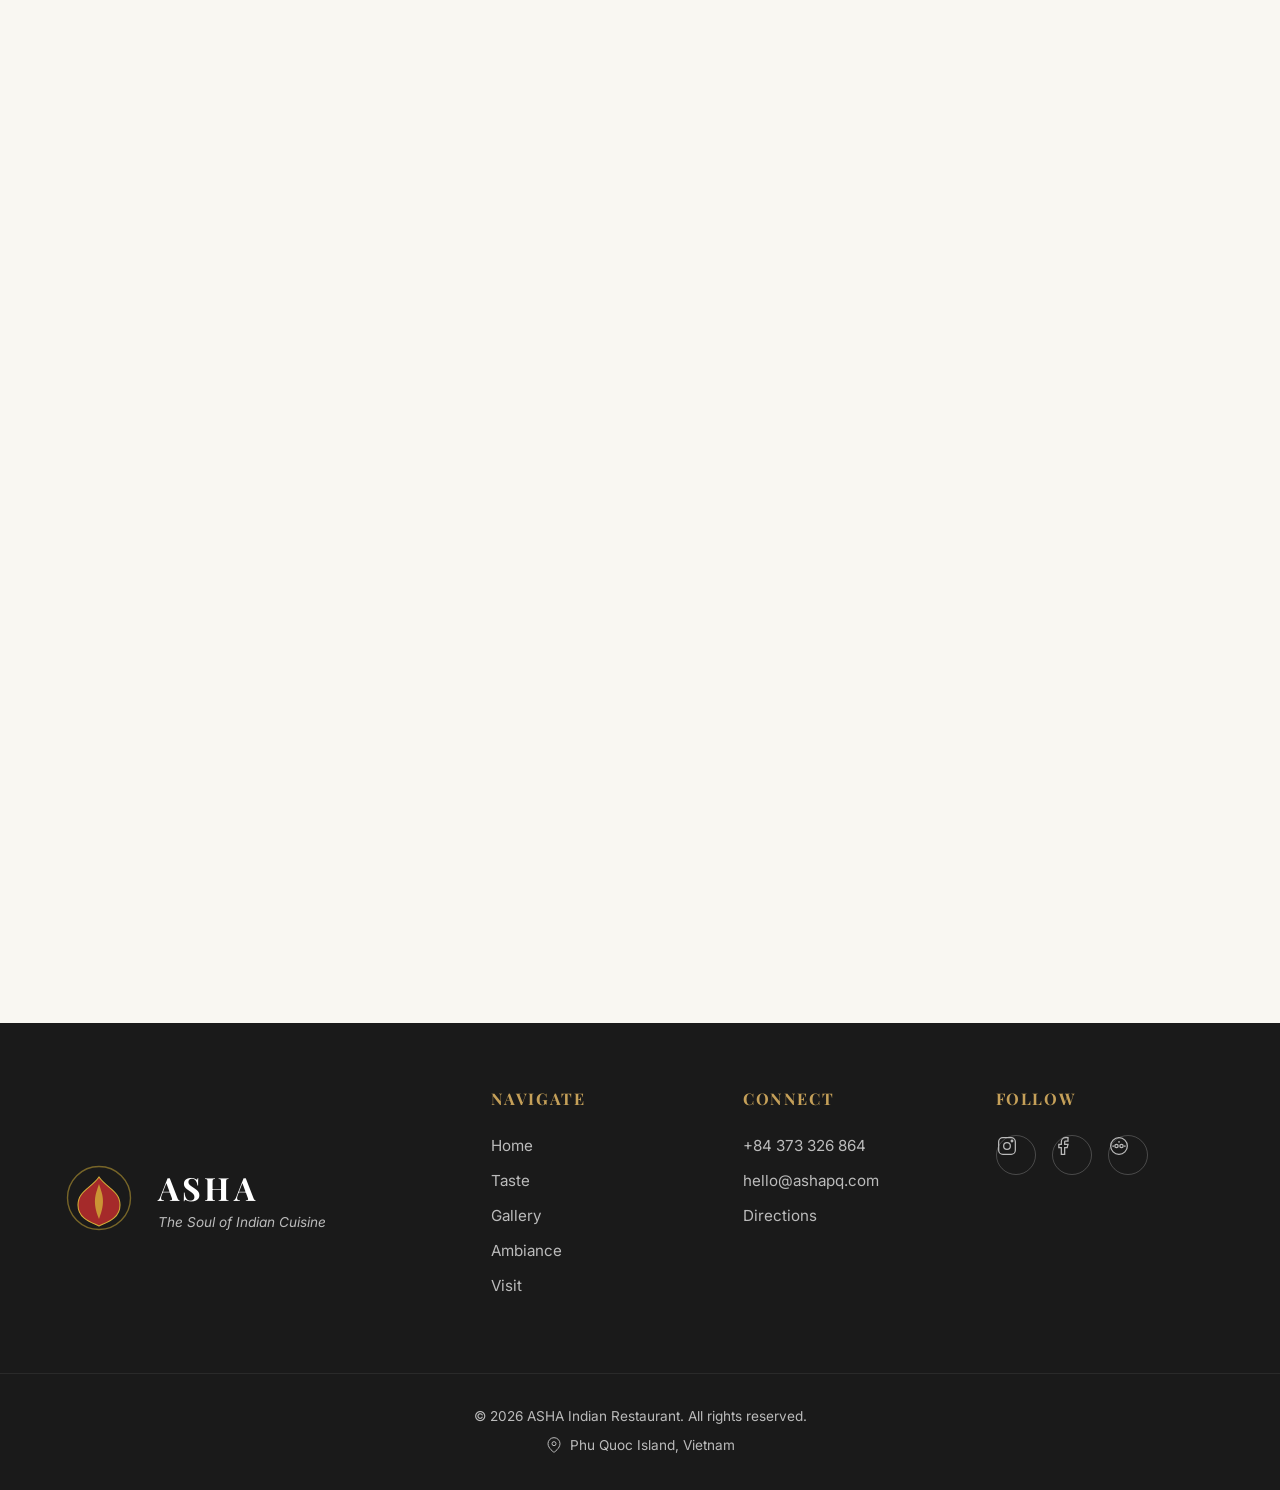
==== commit f23e7e03: "Revert gallery to original simple grid layout" ====
--- a/index.html
+++ b/index.html
@@ -96,6 +96,18 @@
         </div>
     </div>
 
+    <!-- INLINE FAILSAFE: Force hide loader if JS hangs or fails -->
+    <script>
+        setTimeout(function () {
+            var loader = document.getElementById('loader');
+            if (loader && !loader.classList.contains('hidden')) {
+                loader.classList.add('hidden');
+                document.body.style.overflow = '';
+                console.warn('Loader force-hidden by inline failsafe');
+            }
+        }, 3500);
+    </script>
+
     <header class="main-header">
         <div class="logo">
             <a href="#home" class="logo-link">
@@ -241,77 +253,31 @@
                 <h2>Gallery</h2>
             </div>
 
-            <div class="gallery-creative">
-                <!-- 1. Big Feature (Ambiance) -->
-                <div class="gallery-item big reveal-text">
+            <div class="gallery-grid">
+                <!-- Using the converted high-quality thumbnails -->
+                <div class="gallery-item item-1 reveal-text">
                     <img src="gallery/thumbnails/IMG_6003.jpg" data-full="gallery/web/IMG_6003.jpg"
-                        alt="Asha Night Atmosphere" loading="lazy">
-                </div>
-
-                <!-- 2. Standard -->
-                <div class="gallery-item reveal-text delay-1">
-                    <img src="gallery/thumbnails/IMG_6007.jpg" data-full="gallery/web/IMG_6007.jpg" alt="Dining Room"
+                        alt="Asha Atmosphere" loading="lazy">
+                </div>
+                <div class="gallery-item item-2 reveal-text delay-1">
+                    <img src="gallery/thumbnails/IMG_6007.jpg" data-full="gallery/web/IMG_6007.jpg"
+                        alt="Dining Experience" loading="lazy">
+                </div>
+                <div class="gallery-item item-3 reveal-text">
+                    <img src="gallery/thumbnails/IMG_6012.jpg" data-full="gallery/web/IMG_6012.jpg"
+                        alt="Authentic Dishes" loading="lazy">
+                </div>
+                <div class="gallery-item item-4 reveal-text delay-1">
+                    <img src="gallery/thumbnails/IMG_6020.jpg" data-full="gallery/web/IMG_6020.jpg"
+                        alt="Restaurant Interior" loading="lazy">
+                </div>
+                <div class="gallery-item item-5 reveal-text">
+                    <img src="gallery/thumbnails/IMG_6028.jpg" data-full="gallery/web/IMG_6028.jpg" alt="Culinary Art"
                         loading="lazy">
                 </div>
-
-                <!-- 3. Standard -->
-                <div class="gallery-item reveal-text delay-2">
-                    <img src="gallery/thumbnails/IMG_6012.jpg" data-full="gallery/web/IMG_6012.jpg" alt="Signature Dish"
+                <div class="gallery-item item-6 reveal-text delay-1">
+                    <img src="gallery/thumbnails/IMG_6032.jpg" data-full="gallery/web/IMG_6032.jpg" alt="Evening Vibe"
                         loading="lazy">
-                </div>
-
-                <!-- 4. Tall (Food Detail) -->
-                <div class="gallery-item tall reveal-text">
-                    <img src="gallery/thumbnails/IMG_6028.jpg" data-full="gallery/web/IMG_6028.jpg" alt="Thali Feast"
-                        loading="lazy">
-                </div>
-
-                <!-- 5. Wide (Interior) -->
-                <div class="gallery-item wide reveal-text delay-1">
-                    <img src="gallery/thumbnails/IMG_6020.jpg" data-full="gallery/web/IMG_6020.jpg"
-                        alt="Interior Design" loading="lazy">
-                </div>
-
-                <!-- 6. Standard -->
-                <div class="gallery-item reveal-text">
-                    <img src="gallery/thumbnails/IMG_6928.jpg" data-full="gallery/web/IMG_6928.jpg" alt="Curry Pot"
-                        loading="lazy">
-                </div>
-
-                <!-- 7. Standard -->
-                <div class="gallery-item reveal-text delay-1">
-                    <img src="gallery/thumbnails/IMG_6030.jpg" data-full="gallery/web/IMG_6030.jpg" alt="Mood Lighting"
-                        loading="lazy">
-                </div>
-
-                <!-- 8. Wide (Feast) -->
-                <div class="gallery-item wide reveal-text delay-2">
-                    <img src="gallery/thumbnails/IMG_6932.jpg" data-full="gallery/web/IMG_6932.jpg" alt="Table Spread"
-                        loading="lazy">
-                </div>
-
-                <!-- 9. Standard -->
-                <div class="gallery-item reveal-text">
-                    <img src="gallery/thumbnails/IMG_6018.jpg" data-full="gallery/web/IMG_6018.jpg"
-                        alt="Fresh Ingredients" loading="lazy">
-                </div>
-
-                <!-- 10. Standard -->
-                <div class="gallery-item reveal-text delay-1">
-                    <img src="gallery/thumbnails/IMG_6025.jpg" data-full="gallery/web/IMG_6025.jpg"
-                        alt="Colonial Architecture" loading="lazy">
-                </div>
-
-                <!-- 11. Tall (Vibe) -->
-                <div class="gallery-item tall reveal-text">
-                    <img src="gallery/thumbnails/IMG_6005.jpg" data-full="gallery/web/IMG_6005.jpg" alt="Garden Seating"
-                        loading="lazy">
-                </div>
-
-                <!-- 12. Big Feature (Closing) -->
-                <div class="gallery-item big reveal-text delay-1">
-                    <img src="gallery/thumbnails/IMG_6032.jpg" data-full="gallery/web/IMG_6032.jpg"
-                        alt="Asha Experience" loading="lazy">
                 </div>
             </div>
 
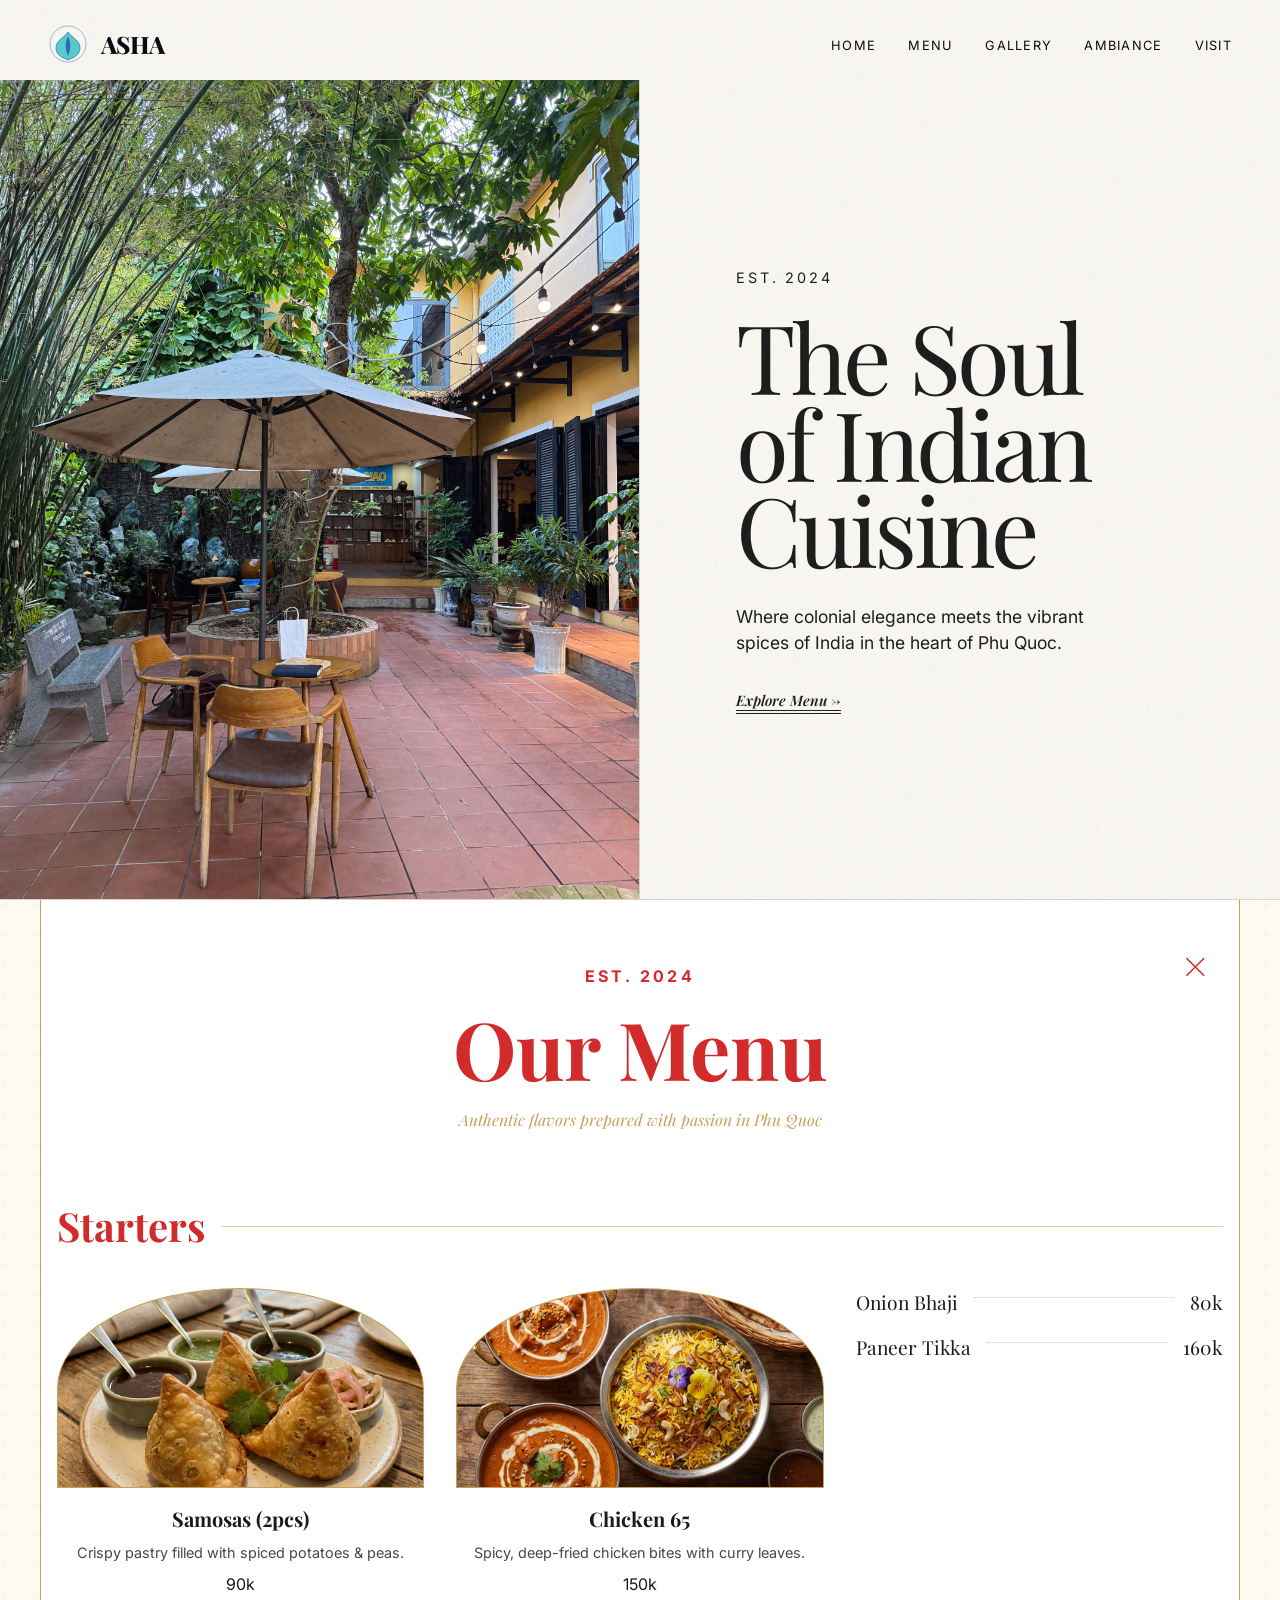
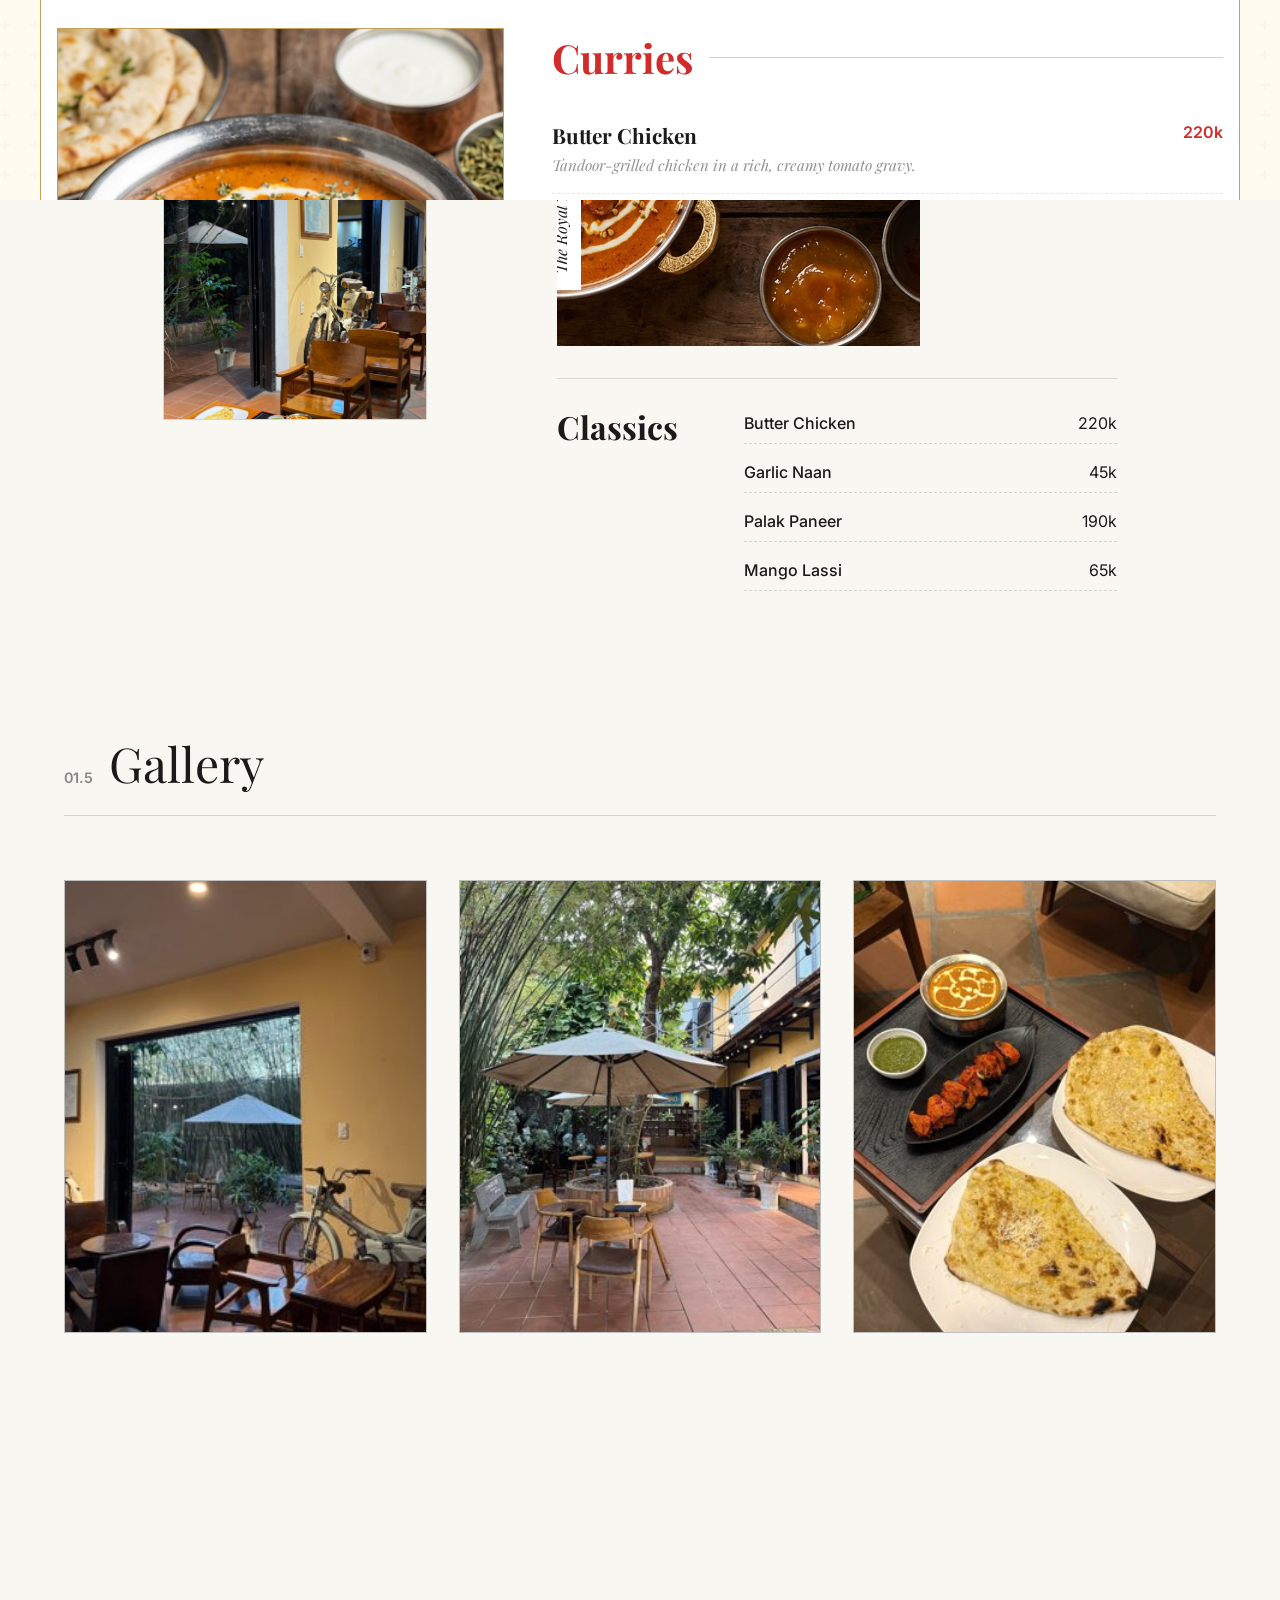
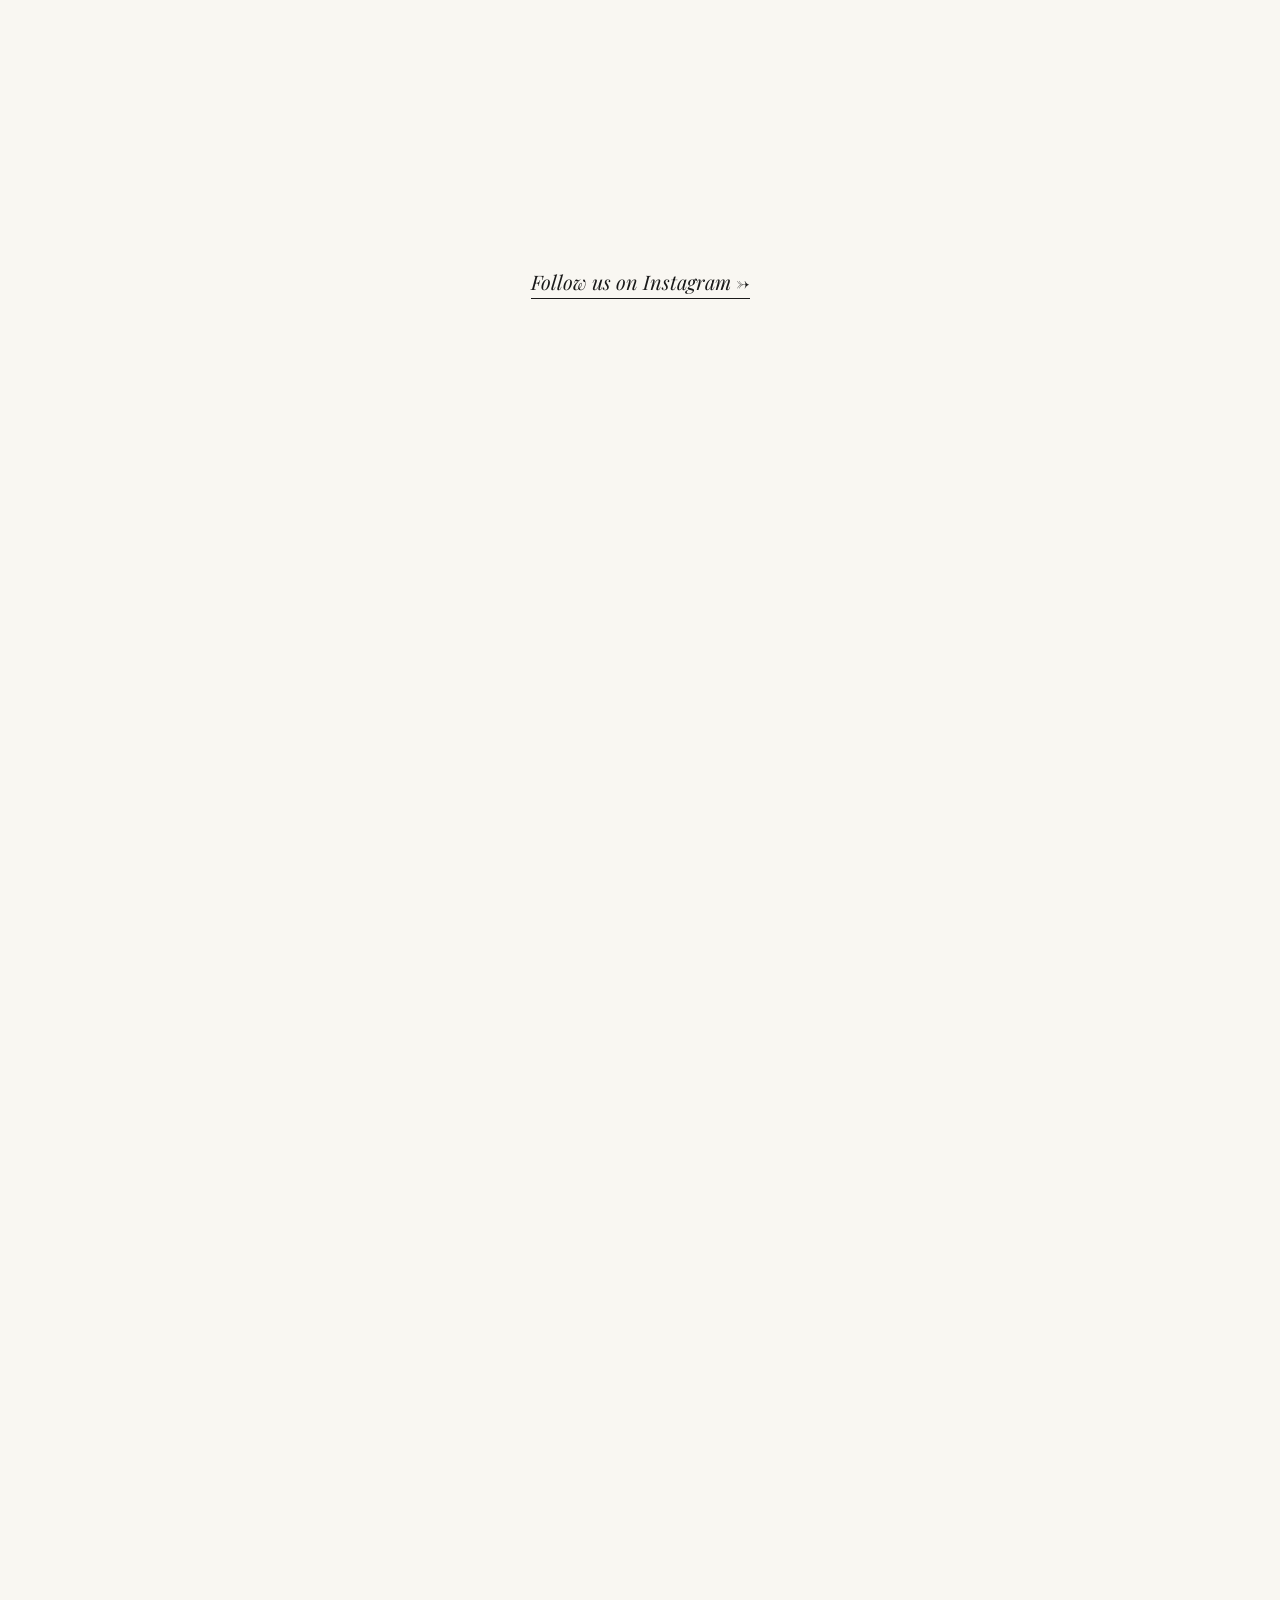
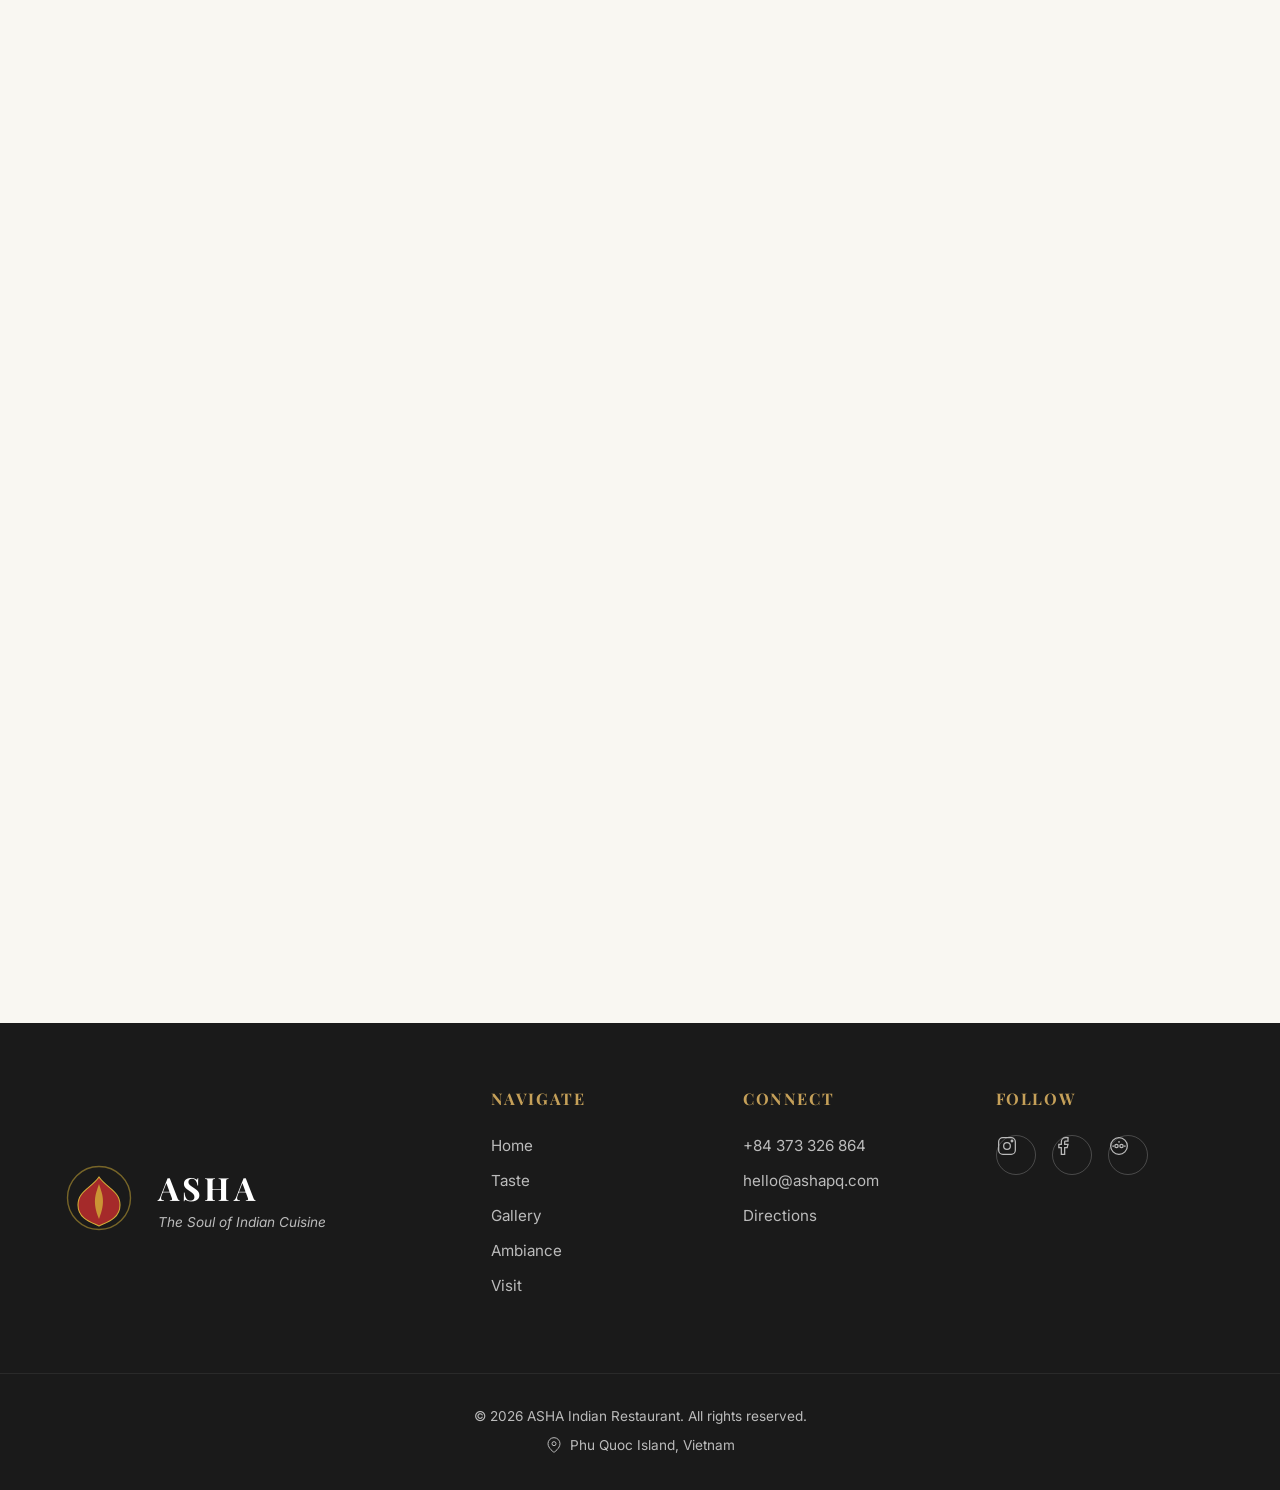
==== commit 31750020: "Update Map: Set location to 38 Hoàng Văn Thụ" ====
--- a/index.html
+++ b/index.html
@@ -314,13 +314,14 @@
             <div class="contact-banner">
                 <h2>Visit Us</h2>
                 <p class="address">38 Hoàng Văn Thụ, Dương Đông, Phu Quoc</p>
-                <a href="https://goo.gl/maps/XxdBv7NFwxg79gUj8" target="_blank" class="large-map-link">Open Map</a>
+                <a href="https://www.google.com/maps/search/?api=1&query=38+Hoàng+Văn+Thụ,+Dương+Đông,+Phú+Quốc"
+                    target="_blank" class="large-map-link">Open Map</a>
             </div>
 
             <!-- Interactable Map Embed -->
             <div class="map-embed-container">
                 <iframe
-                    src="https://www.google.com/maps/embed?pb=!1m18!1m12!1m3!1d3925.328329668386!2d103.9587113147963!3d10.21850029270183!2m3!1f0!2f0!3f0!3m2!1i1024!2i768!4f13.1!3m3!1m2!1s0x31a78cba477610a9%3A0x6b4c3b31304567e2!2sAsha%20Indian%20Restaurant!5e0!3m2!1sen!2svn!4v1679900000000!5m2!1sen!2svn"
+                    src="https://www.google.com/maps/embed?pb=!1m18!1m12!1m3!1d3926.4374676772495!2d103.97268849999999!3d10.226257200000001!2m3!1f0!2f0!3f0!3m2!1i1024!2i768!4f13.1!3m3!1m2!1s0x31a78d65d5c10a7f%3A0x3402eac887dc221a!2sASHA%20Indian%20Restaurant%2CPhu%20Quoc!5e0!3m2!1sen!2s!4v1770040526258!5m2!1sen!2s"
                     width="100%" height="450" style="border:0;" allowfullscreen="" loading="lazy"
                     referrerpolicy="no-referrer-when-downgrade">
                 </iframe>
@@ -559,7 +560,8 @@
                     <h4>Connect</h4>
                     <a href="tel:+84373326864">+84 373 326 864</a>
                     <a href="mailto:hello@ashapq.com">hello@ashapq.com</a>
-                    <a href="https://goo.gl/maps/XxdBv7NFwxg79gUj8" target="_blank">Directions</a>
+                    <a href="https://www.google.com/maps/search/?api=1&query=38+Hoàng+Văn+Thụ,+Dương+Đông,+Phú+Quốc"
+                        target="_blank">Directions</a>
                 </div>
                 <div class="link-col">
                     <h4>Follow</h4>
--- a/index.css
+++ b/index.css
@@ -1776,4 +1776,234 @@
 
 .lightbox-close:hover {
     color: var(--accent-red);
+}
+
+
+/* =========================================
+   MENU V4 REDESIGN (Minimalist Elegant)
+   ========================================= */
+
+body.menu-page-v4 {
+    background-color: #F9F7F2;
+    /* Cream paper */
+    color: #1a1a1a;
+}
+
+/* NAVBAR FIX (Critical) */
+.solid-header-v4 {
+    background-color: #F9F7F2;
+    border-bottom: 1px solid rgba(0, 0, 0, 0.1);
+    position: sticky;
+    top: 0;
+    z-index: 1000;
+}
+
+.solid-header-v4 .nav-links a {
+    color: #1a1a1a !important;
+    /* Force visible black text */
+    font-weight: 500;
+}
+
+.solid-header-v4 .nav-links a:hover {
+    color: #D4AF37 !important;
+    /* Gold hover */
+}
+
+.solid-header-v4 .logo-link {
+    color: #1a1a1a !important;
+}
+
+.solid-header-v4 .mobile-toggle span {
+    background-color: #1a1a1a !important;
+}
+
+/* HERO V4 */
+.menu-hero-v4 {
+    position: relative;
+    height: 50vh;
+    min-height: 400px;
+    display: flex;
+    align-items: center;
+    justify-content: center;
+    overflow: hidden;
+    margin-top: 0;
+    /* Header is sticky */
+}
+
+.menu-hero-v4 .hero-bg {
+    position: absolute;
+    inset: 0;
+    background-size: cover;
+    background-position: center;
+    /* Moody Vignette */
+    box-shadow: inset 0 0 150px rgba(0, 0, 0, 0.9);
+    filter: brightness(0.6) contrast(1.1);
+    z-index: 1;
+    transform: scale(1.05);
+    /* Subtle zoom */
+}
+
+.menu-hero-v4 .hero-content {
+    position: relative;
+    z-index: 2;
+    text-align: center;
+    color: #fff;
+    padding: 2rem;
+    border: 1px solid rgba(255, 255, 255, 0.3);
+    backdrop-filter: blur(2px);
+    background: rgba(0, 0, 0, 0.2);
+}
+
+.menu-hero-v4 h1 {
+    font-family: var(--font-header);
+    font-size: 5rem;
+    letter-spacing: -2px;
+    margin: 0;
+    color: #f1f1f1;
+    text-shadow: 0 4px 10px rgba(0, 0, 0, 0.5);
+}
+
+.menu-hero-v4 .separator-line {
+    width: 60px;
+    height: 2px;
+    background: #D4AF37;
+    margin: 1.5rem auto;
+}
+
+.menu-hero-v4 p {
+    font-family: var(--font-header);
+    font-style: italic;
+    font-size: 1.5rem;
+    letter-spacing: 1px;
+    margin: 0;
+    opacity: 0.9;
+}
+
+/* PAPER CONTAINER */
+.menu-paper {
+    max-width: 900px;
+    /* Narrow for elegance */
+    margin: -4rem auto 4rem;
+    /* Overlap hero */
+    background: #fff;
+    padding: 4rem 3rem;
+    box-shadow: 0 20px 50px rgba(0, 0, 0, 0.08);
+    /* Soft lift */
+    position: relative;
+    z-index: 10;
+    border-radius: 2px;
+    border: 1px solid rgba(0, 0, 0, 0.03);
+}
+
+/* SECTIONS */
+.menu-section {
+    margin-bottom: 2rem;
+    text-align: center;
+}
+
+.category-title {
+    font-family: var(--font-header);
+    font-size: 2.5rem;
+    color: #D4AF37;
+    /* Gold Header */
+    margin-bottom: 0.5rem;
+}
+
+.category-sub {
+    font-family: var(--font-body);
+    font-size: 0.9rem;
+    text-transform: uppercase;
+    letter-spacing: 2px;
+    color: #999;
+    margin-bottom: 2rem;
+}
+
+.section-divider {
+    text-align: center;
+    color: #D4AF37;
+    font-size: 1.2rem;
+    margin: 3rem 0;
+    opacity: 0.5;
+}
+
+/* MENU ITEMS - List */
+.menu-items {
+    list-style: none;
+    padding: 0;
+    margin: 1.5rem 0;
+}
+
+.menu-items li {
+    margin-bottom: 1.8rem;
+}
+
+.item-top {
+    display: flex;
+    justify-content: space-between;
+    align-items: baseline;
+    margin-bottom: 0.3rem;
+    position: relative;
+}
+
+.item-top .name {
+    font-family: var(--font-header);
+    font-size: 1.25rem;
+    color: #333;
+    font-weight: 600;
+    background: #fff;
+    /* Mask dots */
+    padding-right: 1rem;
+    position: relative;
+    z-index: 2;
+}
+
+.item-top .price {
+    font-family: var(--font-body);
+    font-weight: 500;
+    color: #555;
+    font-size: 1.1rem;
+    background: #fff;
+    padding-left: 1rem;
+    position: relative;
+    z-index: 2;
+}
+
+/* Classic Dotted Line via Pseudo-element behind */
+.item-top::after {
+    content: '';
+    position: absolute;
+    bottom: 6px;
+    left: 0;
+    width: 100%;
+    border-bottom: 1px dotted #ddd;
+    z-index: 1;
+}
+
+.desc {
+    text-align: left;
+    font-family: var(--font-header);
+    font-style: italic;
+    font-size: 0.95rem;
+    color: #777;
+    max-width: 80%;
+}
+
+/* Vertical Stacking for readability */
+@media (max-width: 600px) {
+    .menu-paper {
+        margin-top: 0;
+        padding: 2rem 1rem;
+    }
+
+    .menu-hero-v4 h1 {
+        font-size: 3.5rem;
+    }
+
+    .item-top .name {
+        font-size: 1.1rem;
+    }
+
+    .desc {
+        max-width: 100%;
+    }
 }
--- a/index.css
+++ b/index.css
@@ -1776,4 +1776,234 @@
 
 .lightbox-close:hover {
     color: var(--accent-red);
+}
+
+
+/* =========================================
+   MENU V4 REDESIGN (Minimalist Elegant)
+   ========================================= */
+
+body.menu-page-v4 {
+    background-color: #F9F7F2;
+    /* Cream paper */
+    color: #1a1a1a;
+}
+
+/* NAVBAR FIX (Critical) */
+.solid-header-v4 {
+    background-color: #F9F7F2;
+    border-bottom: 1px solid rgba(0, 0, 0, 0.1);
+    position: sticky;
+    top: 0;
+    z-index: 1000;
+}
+
+.solid-header-v4 .nav-links a {
+    color: #1a1a1a !important;
+    /* Force visible black text */
+    font-weight: 500;
+}
+
+.solid-header-v4 .nav-links a:hover {
+    color: #D4AF37 !important;
+    /* Gold hover */
+}
+
+.solid-header-v4 .logo-link {
+    color: #1a1a1a !important;
+}
+
+.solid-header-v4 .mobile-toggle span {
+    background-color: #1a1a1a !important;
+}
+
+/* HERO V4 */
+.menu-hero-v4 {
+    position: relative;
+    height: 50vh;
+    min-height: 400px;
+    display: flex;
+    align-items: center;
+    justify-content: center;
+    overflow: hidden;
+    margin-top: 0;
+    /* Header is sticky */
+}
+
+.menu-hero-v4 .hero-bg {
+    position: absolute;
+    inset: 0;
+    background-size: cover;
+    background-position: center;
+    /* Moody Vignette */
+    box-shadow: inset 0 0 150px rgba(0, 0, 0, 0.9);
+    filter: brightness(0.6) contrast(1.1);
+    z-index: 1;
+    transform: scale(1.05);
+    /* Subtle zoom */
+}
+
+.menu-hero-v4 .hero-content {
+    position: relative;
+    z-index: 2;
+    text-align: center;
+    color: #fff;
+    padding: 2rem;
+    border: 1px solid rgba(255, 255, 255, 0.3);
+    backdrop-filter: blur(2px);
+    background: rgba(0, 0, 0, 0.2);
+}
+
+.menu-hero-v4 h1 {
+    font-family: var(--font-header);
+    font-size: 5rem;
+    letter-spacing: -2px;
+    margin: 0;
+    color: #f1f1f1;
+    text-shadow: 0 4px 10px rgba(0, 0, 0, 0.5);
+}
+
+.menu-hero-v4 .separator-line {
+    width: 60px;
+    height: 2px;
+    background: #D4AF37;
+    margin: 1.5rem auto;
+}
+
+.menu-hero-v4 p {
+    font-family: var(--font-header);
+    font-style: italic;
+    font-size: 1.5rem;
+    letter-spacing: 1px;
+    margin: 0;
+    opacity: 0.9;
+}
+
+/* PAPER CONTAINER */
+.menu-paper {
+    max-width: 900px;
+    /* Narrow for elegance */
+    margin: -4rem auto 4rem;
+    /* Overlap hero */
+    background: #fff;
+    padding: 4rem 3rem;
+    box-shadow: 0 20px 50px rgba(0, 0, 0, 0.08);
+    /* Soft lift */
+    position: relative;
+    z-index: 10;
+    border-radius: 2px;
+    border: 1px solid rgba(0, 0, 0, 0.03);
+}
+
+/* SECTIONS */
+.menu-section {
+    margin-bottom: 2rem;
+    text-align: center;
+}
+
+.category-title {
+    font-family: var(--font-header);
+    font-size: 2.5rem;
+    color: #D4AF37;
+    /* Gold Header */
+    margin-bottom: 0.5rem;
+}
+
+.category-sub {
+    font-family: var(--font-body);
+    font-size: 0.9rem;
+    text-transform: uppercase;
+    letter-spacing: 2px;
+    color: #999;
+    margin-bottom: 2rem;
+}
+
+.section-divider {
+    text-align: center;
+    color: #D4AF37;
+    font-size: 1.2rem;
+    margin: 3rem 0;
+    opacity: 0.5;
+}
+
+/* MENU ITEMS - List */
+.menu-items {
+    list-style: none;
+    padding: 0;
+    margin: 1.5rem 0;
+}
+
+.menu-items li {
+    margin-bottom: 1.8rem;
+}
+
+.item-top {
+    display: flex;
+    justify-content: space-between;
+    align-items: baseline;
+    margin-bottom: 0.3rem;
+    position: relative;
+}
+
+.item-top .name {
+    font-family: var(--font-header);
+    font-size: 1.25rem;
+    color: #333;
+    font-weight: 600;
+    background: #fff;
+    /* Mask dots */
+    padding-right: 1rem;
+    position: relative;
+    z-index: 2;
+}
+
+.item-top .price {
+    font-family: var(--font-body);
+    font-weight: 500;
+    color: #555;
+    font-size: 1.1rem;
+    background: #fff;
+    padding-left: 1rem;
+    position: relative;
+    z-index: 2;
+}
+
+/* Classic Dotted Line via Pseudo-element behind */
+.item-top::after {
+    content: '';
+    position: absolute;
+    bottom: 6px;
+    left: 0;
+    width: 100%;
+    border-bottom: 1px dotted #ddd;
+    z-index: 1;
+}
+
+.desc {
+    text-align: left;
+    font-family: var(--font-header);
+    font-style: italic;
+    font-size: 0.95rem;
+    color: #777;
+    max-width: 80%;
+}
+
+/* Vertical Stacking for readability */
+@media (max-width: 600px) {
+    .menu-paper {
+        margin-top: 0;
+        padding: 2rem 1rem;
+    }
+
+    .menu-hero-v4 h1 {
+        font-size: 3.5rem;
+    }
+
+    .item-top .name {
+        font-size: 1.1rem;
+    }
+
+    .desc {
+        max-width: 100%;
+    }
 }
